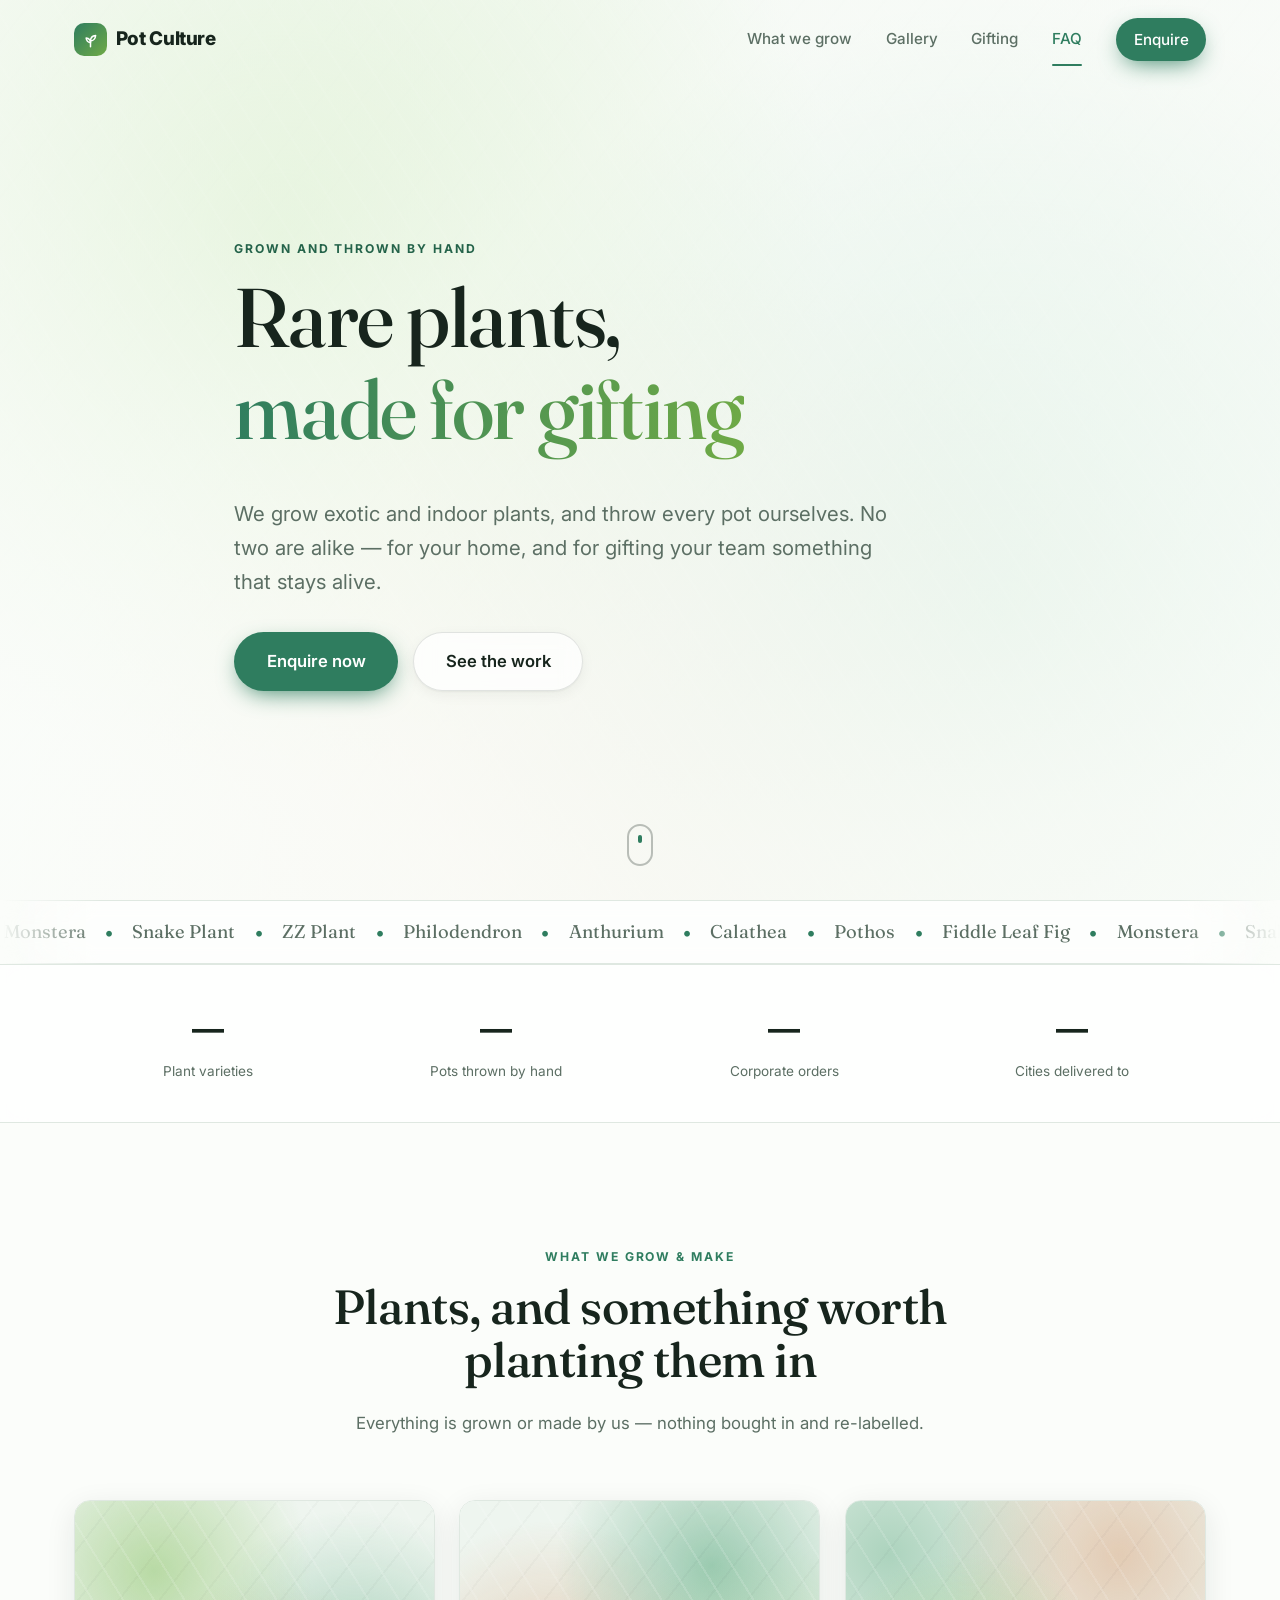
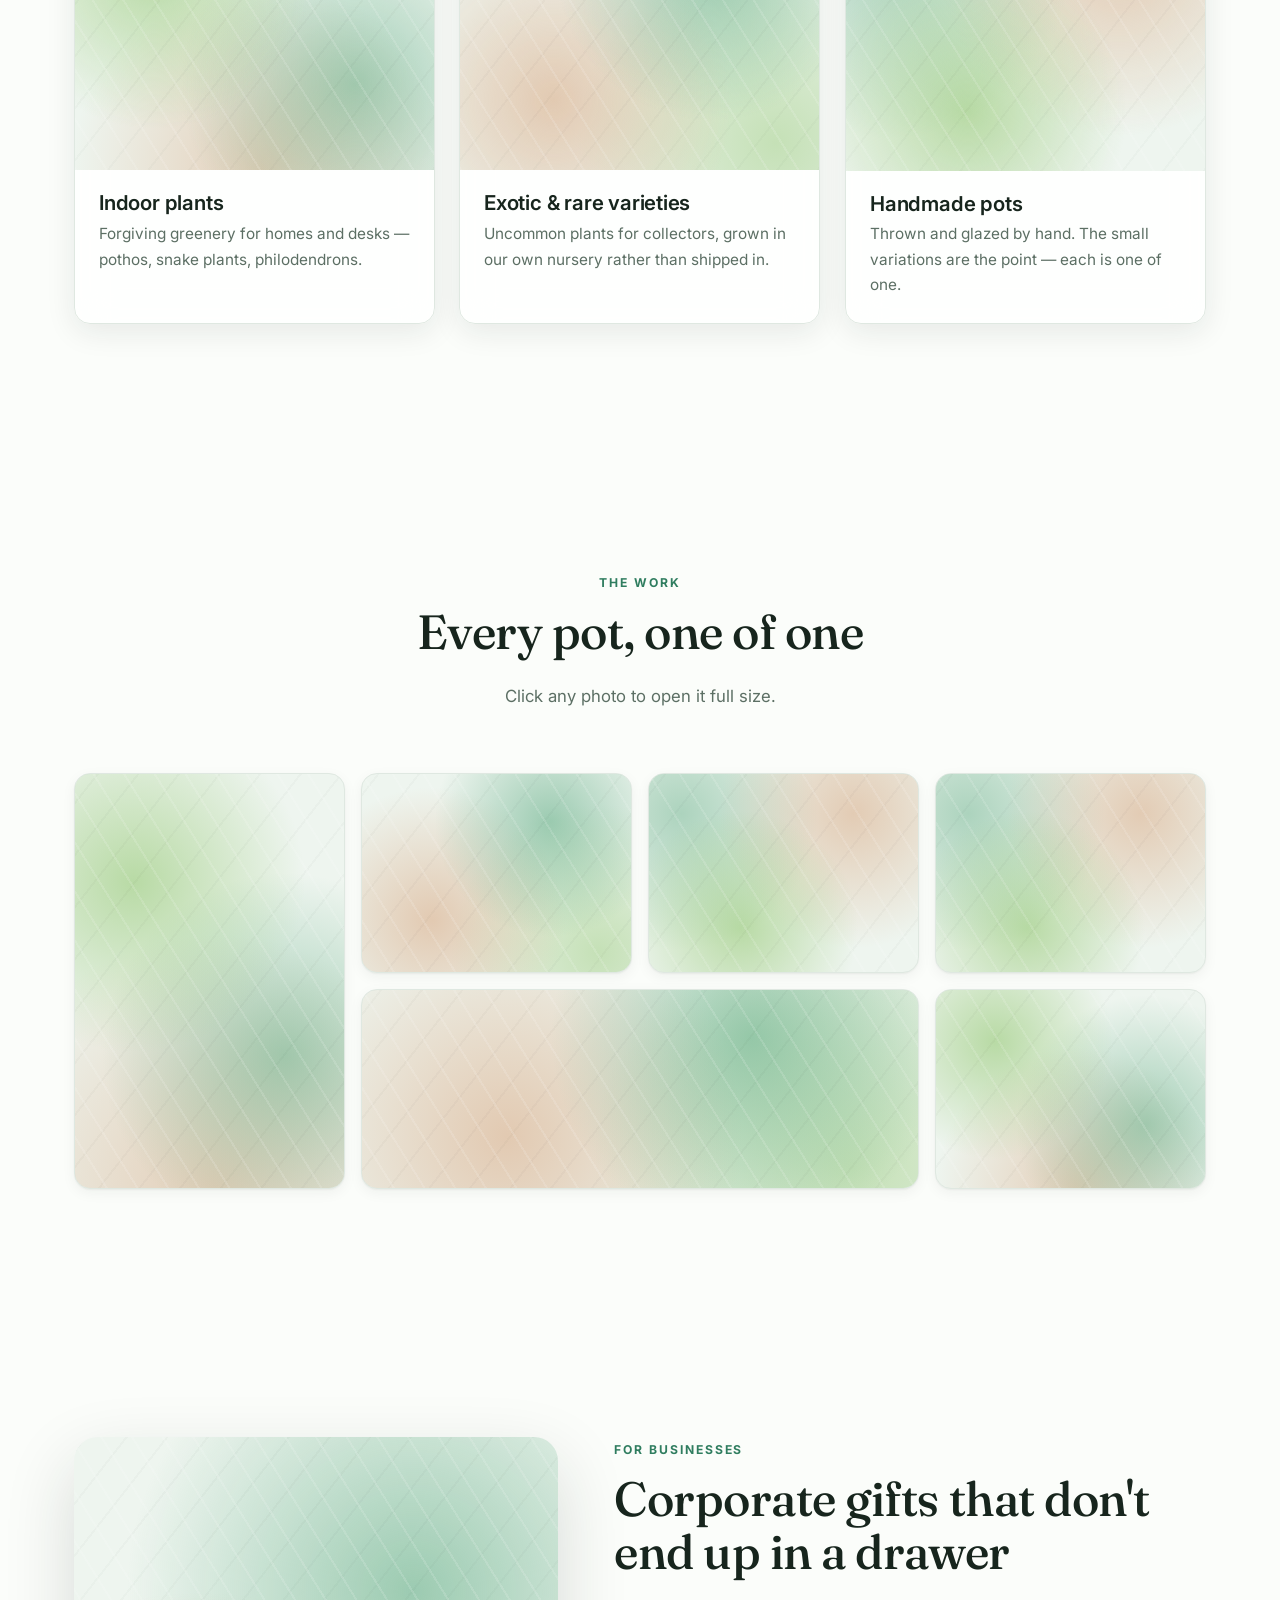
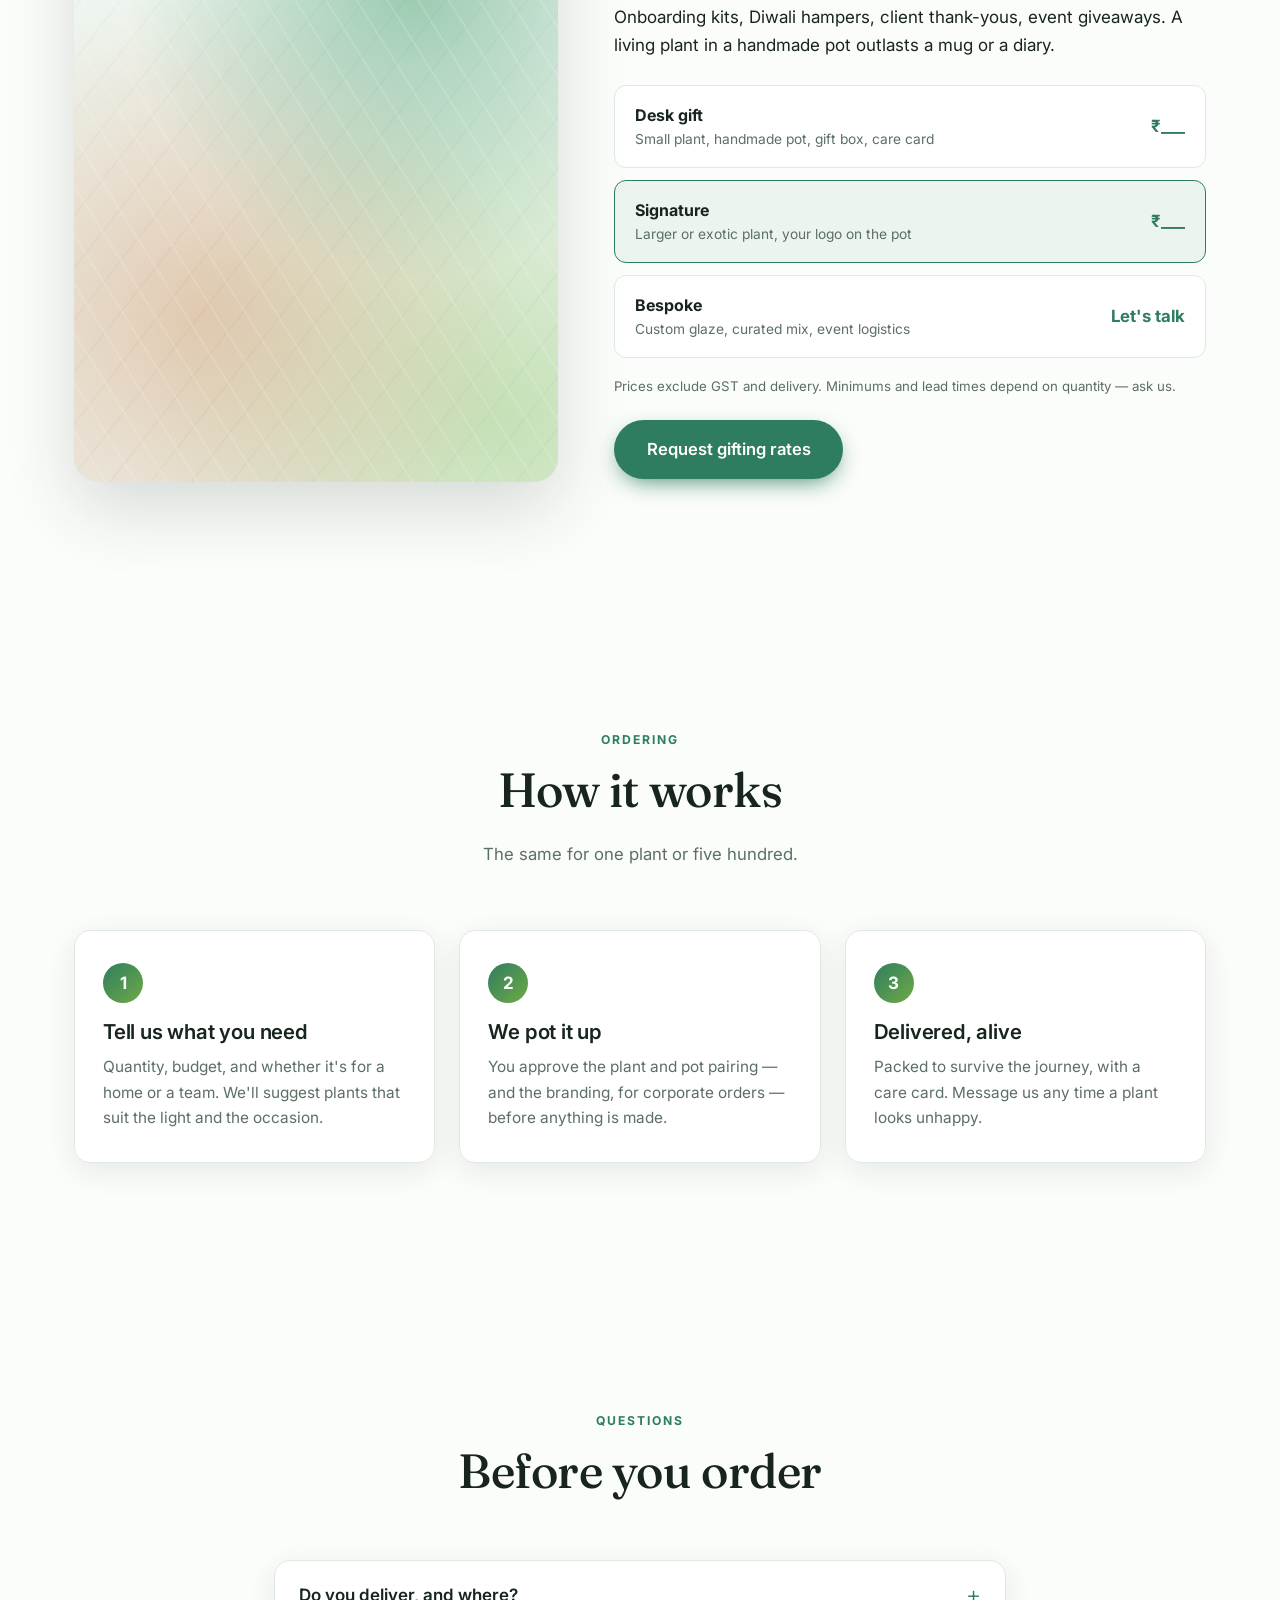
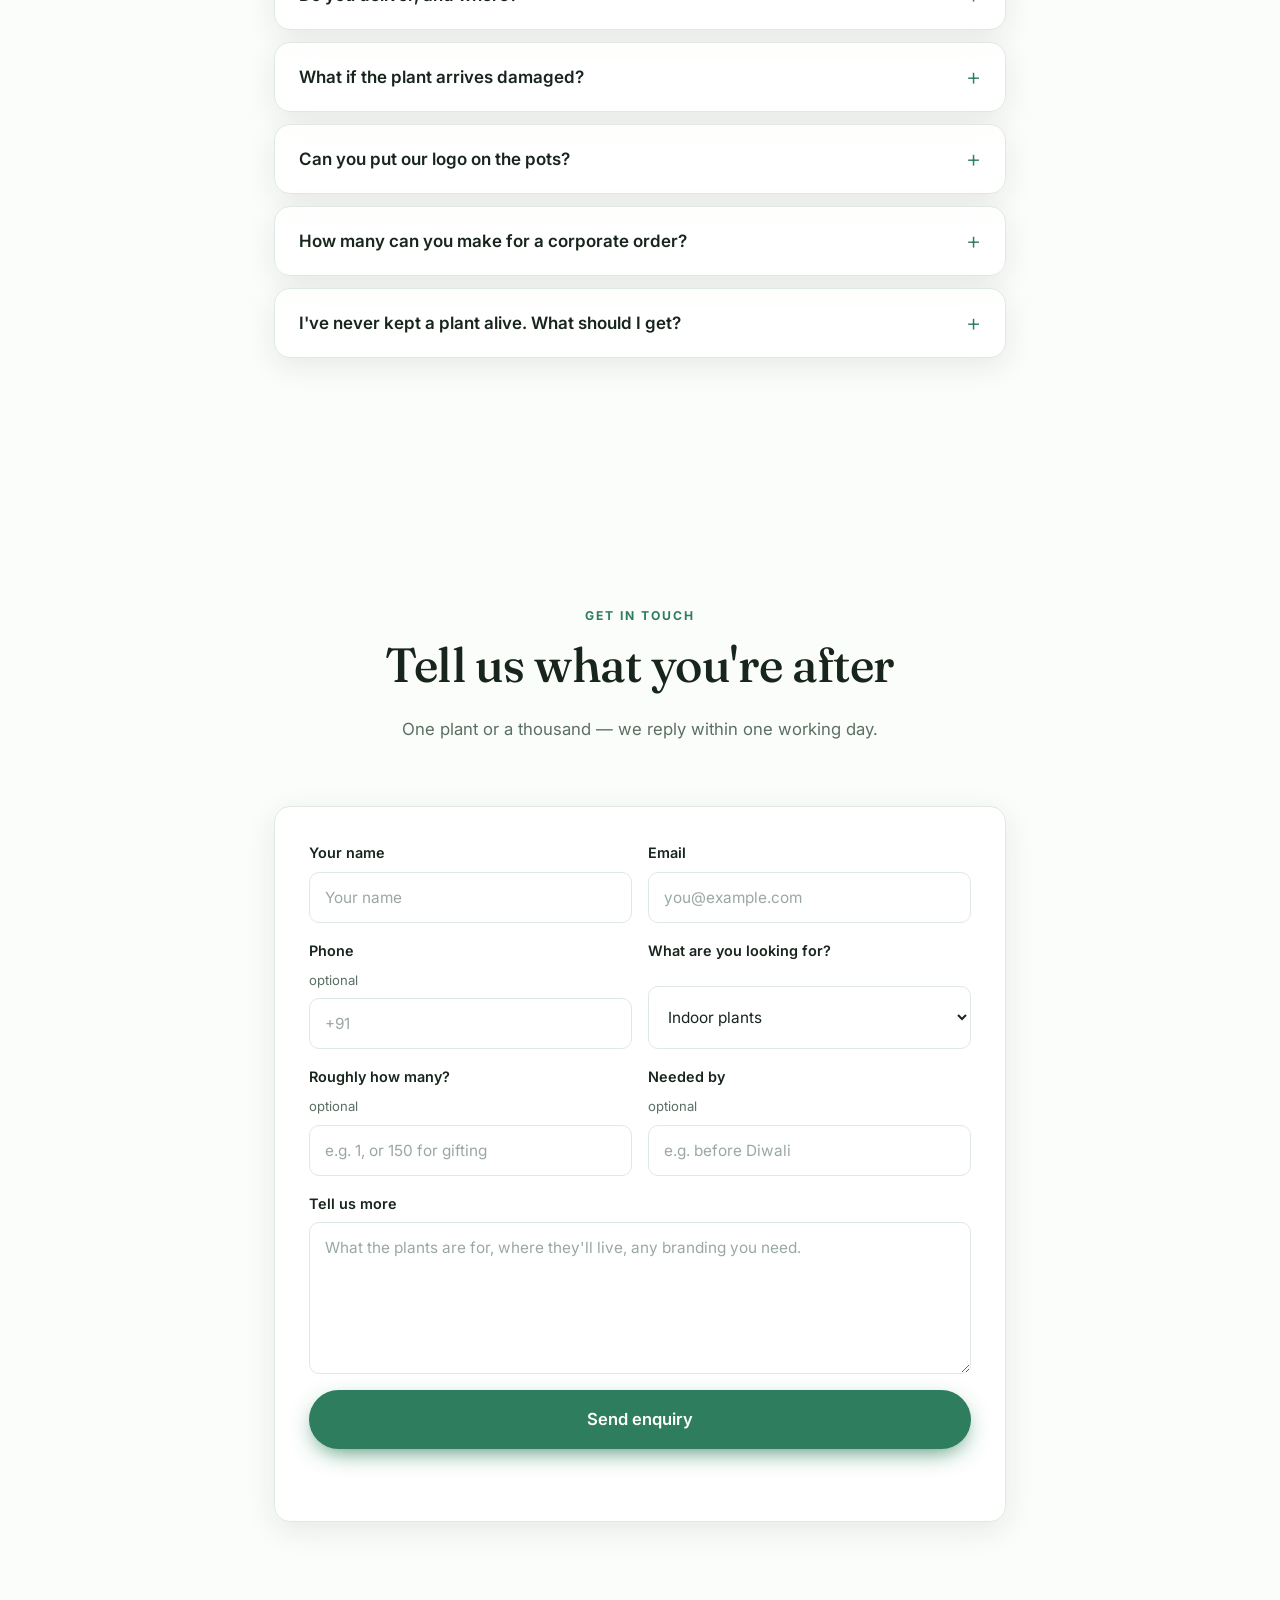
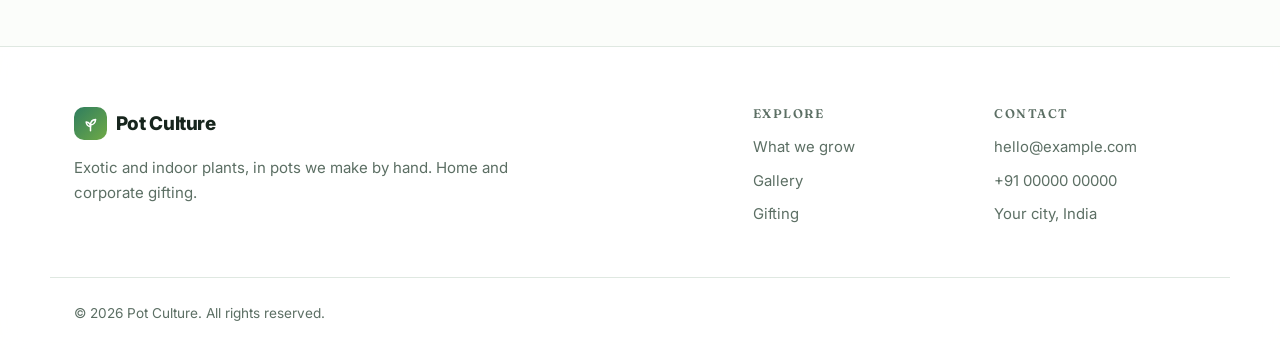
==== index.html @ 3d75dd33 "Update hero headline to combine exotic plants and gifting "Rare plants in pots made by hand" -> "Rar" ====
<!DOCTYPE html>
<html lang="en">
<head>
<meta charset="utf-8">
<meta name="viewport" content="width=device-width, initial-scale=1">

<!-- EDIT #1 — SEO. Add your city if you deliver locally. -->
<title>Pot Culture — Handmade pots, exotic plants &amp; corporate gifting</title>
<meta name="description" content="Pot Culture grows exotic and indoor plants and throws every pot by hand. Plants for your home, and corporate gifting in bulk.">
<meta name="theme-color" content="#fbfdfa">

<meta property="og:title" content="Pot Culture — Handmade pots &amp; exotic plants">
<meta property="og:description" content="Exotic and indoor plants in pots made by hand. Corporate gifting in bulk.">
<meta property="og:type" content="website">
<!-- EDIT #2 — social preview image. Drop a 1200x630 photo at this path. -->
<meta property="og:image" content="assets/img/social.jpg">

<link rel="preconnect" href="https://fonts.googleapis.com">
<link rel="preconnect" href="https://fonts.gstatic.com" crossorigin>
<link rel="stylesheet" href="https://fonts.googleapis.com/css2?family=Fraunces:ital,opsz,wght@0,9..144,500;0,9..144,600;1,9..144,500&family=Inter:wght@400;500;600;700&display=swap">
<link rel="stylesheet" href="assets/css/style.css">
<link rel="icon" href="data:image/svg+xml,<svg xmlns='http://www.w3.org/2000/svg' viewBox='0 0 100 100'><text y='.9em' font-size='90'>🪴</text></svg>">
</head>
<body>

<div class="progress" id="progress" aria-hidden="true"></div>
<a class="skip-link" href="#main">Skip to content</a>

<!-- ============================================================
     THE LIVING BACKGROUND
     One fixed layer behind the whole page. As you scroll into each
     section — up or down — the background crossfades to that
     section's photo. Drop files at assets/img/bg-1.jpg … bg-5.jpg
     (see assets/img/README.md). Until then each layer renders as
     designed artwork, so nothing looks broken.
     ============================================================ -->
<div class="bg-stage" id="bgStage" aria-hidden="true">
  <div class="bg-layer ph ph-a on"><img data-photo src="assets/img/bg-1.jpg" alt=""></div>
  <div class="bg-layer ph ph-b"><img data-photo src="assets/img/bg-2.jpg" alt=""></div>
  <div class="bg-layer ph ph-c"><img data-photo src="assets/img/bg-3.jpg" alt=""></div>
  <div class="bg-layer ph ph-d"><img data-photo src="assets/img/bg-4.jpg" alt=""></div>
  <div class="bg-layer ph ph-e"><img data-photo src="assets/img/bg-5.jpg" alt=""></div>
  <div class="bg-scrim"></div>
</div>

<!-- ================= HEADER ================= -->
<header class="site-header" id="header">
  <div class="wrap header-inner">
    <a class="brand" href="#home">
      <span class="brand-mark" aria-hidden="true">
        <svg viewBox="0 0 24 24" fill="none" stroke="currentColor" stroke-width="1.9" stroke-linecap="round" stroke-linejoin="round">
          <path d="M12 21v-7"/><path d="M12 14c0-4 2.6-6.6 6.5-7-.4 4-3 6.6-6.5 7Z"/>
          <path d="M12 16c0-3.3-2.2-5.5-5.5-5.9.4 3.4 2.6 5.6 5.5 5.9Z"/>
        </svg>
      </span>
      <span class="brand-name">Pot Culture</span>
    </a>

    <nav class="nav" id="nav" aria-label="Main">
      <span class="nav-indicator" id="navIndicator" aria-hidden="true"></span>
      <a href="#shop">What we grow</a>
      <a href="#gallery">Gallery</a>
      <a href="#gifting">Gifting</a>
      <a href="#faq">FAQ</a>
      <a class="btn btn-primary btn-sm nav-cta" href="#contact">Enquire</a>
    </nav>

    <button class="burger" id="burger" aria-label="Open menu" aria-expanded="false" aria-controls="nav">
      <span></span><span></span><span></span>
    </button>
  </div>
</header>

<main id="main">

  <!-- ================= CINEMATIC HERO =================
       Three photos crossfade with a slow drift. Drop files at
       assets/img/hero-1.jpg, hero-2.jpg, hero-3.jpg — see
       assets/img/README.md for sizes. Until then you get artwork.
       ================================================== -->
  <section class="hero" id="home" data-bg="0">
    <div class="wrap hero-inner">
      <p class="eyebrow light">Grown and thrown by hand</p>
      <!-- EDIT #3 — your headline -->
      <h1>Rare plants,<br><span class="grad">made for gifting</span></h1>
      <p class="lede">
        We grow exotic and indoor plants, and throw every pot ourselves.
        No two are alike — for your home, and for gifting your team
        something that stays alive.
      </p>
      <div class="hero-actions">
        <a class="btn btn-primary btn-lg" href="#contact">Enquire now</a>
        <a class="btn btn-glass btn-lg" href="#gallery">See the work</a>
      </div>
    </div>

    <a class="scroll-cue" href="#shop" aria-label="Scroll down"><span></span></a>
  </section>

  <!-- ================= MARQUEE ================= -->
  <!-- EDIT #4 — swap these for the varieties you actually stock. Duplicated
       once in the markup so the scroll loop has no visible seam. -->
  <div class="marquee" aria-hidden="true">
    <div class="marquee-track">
      <span>Monstera</span><span class="dot">•</span>
      <span>Snake Plant</span><span class="dot">•</span>
      <span>ZZ Plant</span><span class="dot">•</span>
      <span>Philodendron</span><span class="dot">•</span>
      <span>Anthurium</span><span class="dot">•</span>
      <span>Calathea</span><span class="dot">•</span>
      <span>Pothos</span><span class="dot">•</span>
      <span>Fiddle Leaf Fig</span><span class="dot">•</span>
      <span>Monstera</span><span class="dot">•</span>
      <span>Snake Plant</span><span class="dot">•</span>
      <span>ZZ Plant</span><span class="dot">•</span>
      <span>Philodendron</span><span class="dot">•</span>
      <span>Anthurium</span><span class="dot">•</span>
      <span>Calathea</span><span class="dot">•</span>
      <span>Pothos</span><span class="dot">•</span>
      <span>Fiddle Leaf Fig</span><span class="dot">•</span>
    </div>
  </div>

  <!-- ================= STATS ================= -->
  <section class="strip" data-bg="1">
    <div class="wrap strip-inner">
      <!-- EDIT #4 — put a number in data-count and it counts up on scroll.
           Leave the "—" and delete data-count if you'd rather not say. -->
      <div class="stat"><b>—</b><span>Plant varieties</span></div>
      <div class="stat"><b>—</b><span>Pots thrown by hand</span></div>
      <div class="stat"><b>—</b><span>Corporate orders</span></div>
      <div class="stat"><b>—</b><span>Cities delivered to</span></div>
    </div>
  </section>

  <!-- ================= WHAT WE GROW ================= -->
  <section class="section" id="shop" data-bg="1">
    <div class="wrap">
      <div class="section-head reveal">
        <p class="eyebrow">What we grow &amp; make</p>
        <h2>Plants, and something worth planting them in</h2>
        <p class="sub">Everything is grown or made by us — nothing bought in and re-labelled.</p>
      </div>

      <!-- EDIT #5 — the three things you most want to sell. Photos go at
           assets/img/grow-1.jpg, grow-2.jpg, grow-3.jpg -->
      <div class="grid grid-3 editorial">
        <article class="feature reveal">
          <div class="ph ph-a frame"><img data-photo src="assets/img/grow-1.jpg" alt="Indoor plants in handmade pots"></div>
          <h3>Indoor plants</h3>
          <p>Forgiving greenery for homes and desks — pothos, snake plants, philodendrons.</p>
        </article>
        <article class="feature reveal">
          <div class="ph ph-b frame"><img data-photo src="assets/img/grow-2.jpg" alt="Exotic and rare plant varieties"></div>
          <h3>Exotic &amp; rare varieties</h3>
          <p>Uncommon plants for collectors, grown in our own nursery rather than shipped in.</p>
        </article>
        <article class="feature reveal">
          <div class="ph ph-c frame"><img data-photo src="assets/img/grow-3.jpg" alt="Handmade ceramic pots"></div>
          <h3>Handmade pots</h3>
          <p>Thrown and glazed by hand. The small variations are the point — each is one of one.</p>
        </article>
      </div>
    </div>
  </section>

  <!-- ================= GALLERY ================= -->
  <section class="section" id="gallery" data-bg="2">
    <div class="wrap">
      <div class="section-head reveal">
        <p class="eyebrow">The work</p>
        <h2>Every pot, one of one</h2>
        <p class="sub">Click any photo to open it full size.</p>
      </div>

      <!-- EDIT #6 — your gallery. Photos at assets/img/shot-1.jpg … shot-6.jpg
           Write a real caption for each — captions show in the lightbox. -->
      <div class="gallery">
        <figure class="shot ph ph-a tall reveal" tabindex="0" role="button" aria-label="Open photo">
          <img data-photo src="assets/img/shot-1.jpg" alt="A handmade pot, freshly glazed">
          <figcaption>Speckled stoneware, matte glaze</figcaption>
        </figure>
        <figure class="shot ph ph-b reveal" tabindex="0" role="button" aria-label="Open photo">
          <img data-photo src="assets/img/shot-2.jpg" alt="Exotic plant close up">
          <figcaption>Variegated monstera</figcaption>
        </figure>
        <figure class="shot ph ph-c reveal" tabindex="0" role="button" aria-label="Open photo">
          <img data-photo src="assets/img/shot-3.jpg" alt="Pots drying on the shelf">
          <figcaption>Drying before the first firing</figcaption>
        </figure>
        <figure class="shot ph ph-b wide reveal" tabindex="0" role="button" aria-label="Open photo">
          <img data-photo src="assets/img/shot-4.jpg" alt="A corporate gifting set">
          <figcaption>Gifting set, branded tags</figcaption>
        </figure>
        <figure class="shot ph ph-c reveal" tabindex="0" role="button" aria-label="Open photo">
          <img data-photo src="assets/img/shot-5.jpg" alt="Plants on a windowsill">
          <figcaption>Morning light, west window</figcaption>
        </figure>
        <figure class="shot ph ph-a reveal" tabindex="0" role="button" aria-label="Open photo">
          <img data-photo src="assets/img/shot-6.jpg" alt="Hands shaping a pot on the wheel">
          <figcaption>On the wheel</figcaption>
        </figure>
      </div>
    </div>
  </section>

  <!-- ================= GIFTING (parallax split) ================= -->
  <section class="section split" id="gifting" data-bg="3">
    <div class="wrap split-inner">
      <div class="split-media reveal">
        <div class="ph ph-b frame tall-media">
          <img data-photo data-parallax="34" src="assets/img/gifting.jpg" alt="Branded plant gifts packed for a corporate order">
        </div>
      </div>
      <div class="split-copy reveal">
        <p class="eyebrow">For businesses</p>
        <h2>Corporate gifts that don't end up in a drawer</h2>
        <p class="sub">
          Onboarding kits, Diwali hampers, client thank-yous, event giveaways.
          A living plant in a handmade pot outlasts a mug or a diary.
        </p>

        <!-- EDIT #7 — YOUR PRICES. These read ₹___ on purpose: a blank is
             honest, an invented price is not. Fill them in, or delete the
             .tier-price lines so people simply enquire. -->
        <ul class="tiers">
          <li>
            <div><b>Desk gift</b><span>Small plant, handmade pot, gift box, care card</span></div>
            <em class="tier-price">₹___</em>
          </li>
          <li class="best">
            <div><b>Signature</b><span>Larger or exotic plant, your logo on the pot</span></div>
            <em class="tier-price">₹___</em>
          </li>
          <li>
            <div><b>Bespoke</b><span>Custom glaze, curated mix, event logistics</span></div>
            <em class="tier-price">Let's talk</em>
          </li>
        </ul>
        <p class="fineprint">
          <!-- EDIT #8 — your real terms -->
          Prices exclude GST and delivery. Minimums and lead times depend on quantity — ask us.
        </p>
        <a class="btn btn-primary btn-lg" href="#contact">Request gifting rates</a>
      </div>
    </div>
  </section>

  <!-- ================= HOW IT WORKS ================= -->
  <section class="section" id="how" data-bg="3">
    <div class="wrap">
      <div class="section-head reveal">
        <p class="eyebrow">Ordering</p>
        <h2>How it works</h2>
        <p class="sub">The same for one plant or five hundred.</p>
      </div>
      <ol class="steps">
        <li class="step reveal">
          <span class="step-num">1</span>
          <h3>Tell us what you need</h3>
          <p>Quantity, budget, and whether it's for a home or a team. We'll suggest plants that suit the light and the occasion.</p>
        </li>
        <li class="step reveal">
          <span class="step-num">2</span>
          <h3>We pot it up</h3>
          <p>You approve the plant and pot pairing — and the branding, for corporate orders — before anything is made.</p>
        </li>
        <li class="step reveal">
          <span class="step-num">3</span>
          <h3>Delivered, alive</h3>
          <p>Packed to survive the journey, with a care card. Message us any time a plant looks unhappy.</p>
        </li>
      </ol>
    </div>
  </section>

  <!-- ================= FAQ ================= -->
  <section class="section" id="faq" data-bg="4">
    <div class="wrap wrap-narrow">
      <div class="section-head reveal">
        <p class="eyebrow">Questions</p>
        <h2>Before you order</h2>
      </div>
      <!-- EDIT #9 — answer these the way you'd answer on the phone. -->
      <div class="faq reveal">
        <details>
          <summary>Do you deliver, and where?</summary>
          <p>List the cities you deliver to and what it costs. If it's local delivery or pickup only, say so plainly — people would rather know now.</p>
        </details>
        <details>
          <summary>What if the plant arrives damaged?</summary>
          <p>State your real replacement policy. A clear promise here removes the main reason people hesitate to buy plants online.</p>
        </details>
        <details>
          <summary>Can you put our logo on the pots?</summary>
          <p>Yes — on the pot or the gift tag. Give your minimum quantity for branded pots and the lead time you need.</p>
        </details>
        <details>
          <summary>How many can you make for a corporate order?</summary>
          <p>Give a real range and lead time. Every gifting buyer asks this first, and a straight answer wins the enquiry.</p>
        </details>
        <details>
          <summary>I've never kept a plant alive. What should I get?</summary>
          <p>Name two or three genuinely hard-to-kill plants you stock. This is where you win customers who think they can't.</p>
        </details>
      </div>
    </div>
  </section>

  <!-- ================= CONTACT ================= -->
  <section class="section contact" id="contact" data-bg="4">
    <div class="wrap wrap-narrow">
      <div class="section-head reveal">
        <p class="eyebrow">Get in touch</p>
        <h2>Tell us what you're after</h2>
        <p class="sub">One plant or a thousand — we reply within one working day.</p>
      </div>

      <form class="form card reveal" id="leadForm" novalidate>
        <div class="row">
          <label>Your name<input type="text" name="name" required autocomplete="name" placeholder="Your name"></label>
          <label>Email<input type="email" name="email" required autocomplete="email" placeholder="you@example.com"></label>
        </div>
        <div class="row">
          <label>Phone <span class="opt">optional</span><input type="tel" name="phone" autocomplete="tel" placeholder="+91"></label>
          <label>What are you looking for?
            <select name="interest">
              <option>Indoor plants</option>
              <option>Exotic / rare plants</option>
              <option>Handmade pots</option>
              <option>Corporate gifting</option>
              <option>Custom order</option>
              <option>Something else</option>
            </select>
          </label>
        </div>
        <div class="row">
          <label>Roughly how many? <span class="opt">optional</span><input type="text" name="quantity" placeholder="e.g. 1, or 150 for gifting"></label>
          <label>Needed by <span class="opt">optional</span><input type="text" name="deadline" placeholder="e.g. before Diwali"></label>
        </div>
        <label>Tell us more
          <textarea name="message" rows="5" required placeholder="What the plants are for, where they'll live, any branding you need."></textarea>
        </label>
        <div class="hp" aria-hidden="true"><label>Leave this empty<input type="text" name="company" tabindex="-1" autocomplete="off"></label></div>
        <button class="btn btn-primary btn-lg btn-block" type="submit">
          <span class="btn-label">Send enquiry</span>
          <svg class="btn-check" viewBox="0 0 24 24" width="20" height="20" fill="none" stroke="currentColor" stroke-width="2.4" stroke-linecap="round" stroke-linejoin="round" aria-hidden="true">
            <path d="M4 12.5 9.5 18 20 6"/>
          </svg>
        </button>
        <p class="form-note" id="formNote" role="status"></p>
      </form>
    </div>
  </section>
</main>

<!-- Sticky mobile enquiry bar — appears once you've scrolled past the hero,
     hides once the real contact form is on screen. Gives phone visitors a
     one-thumb way to reach the form at all times. -->
<a class="mobile-cta" id="mobileCta" href="#contact">Enquire now</a>

<!-- A small label that follows the cursor over the gallery. Desktop only —
     hidden automatically on touch devices. -->
<div class="cursor-chip" id="cursorChip" aria-hidden="true">View</div>

<!-- ================= LIGHTBOX ================= -->
<div class="lightbox" id="lightbox" aria-hidden="true" role="dialog" aria-modal="true" aria-label="Photo viewer">
  <button class="lb-btn lb-close" id="lightboxClose" aria-label="Close">&times;</button>
  <button class="lb-btn lb-prev" id="lightboxPrev" aria-label="Previous photo">&#8249;</button>
  <button class="lb-btn lb-next" id="lightboxNext" aria-label="Next photo">&#8250;</button>
  <figure class="lb-figure">
    <img id="lightboxImg" alt="" hidden>
    <figcaption>
      <span id="lightboxCap"></span>
      <span class="lb-count" id="lightboxCount"></span>
    </figcaption>
  </figure>
</div>

<!-- ================= FOOTER ================= -->
<footer class="site-footer">
  <div class="wrap footer-inner">
    <div class="footer-brand">
      <a class="brand" href="#home">
        <span class="brand-mark" aria-hidden="true">
          <svg viewBox="0 0 24 24" fill="none" stroke="currentColor" stroke-width="1.9" stroke-linecap="round" stroke-linejoin="round">
            <path d="M12 21v-7"/><path d="M12 14c0-4 2.6-6.6 6.5-7-.4 4-3 6.6-6.5 7Z"/>
            <path d="M12 16c0-3.3-2.2-5.5-5.5-5.9.4 3.4 2.6 5.6 5.5 5.9Z"/>
          </svg>
        </span>
        <span class="brand-name">Pot Culture</span>
      </a>
      <p>Exotic and indoor plants, in pots we make by hand. Home and corporate gifting.</p>
    </div>
    <nav class="footer-links" aria-label="Footer">
      <div>
        <h4>Explore</h4>
        <a href="#shop">What we grow</a>
        <a href="#gallery">Gallery</a>
        <a href="#gifting">Gifting</a>
      </div>
      <div>
        <h4>Contact</h4>
        <!-- EDIT #10 — your real email, phone and city. These reach nobody. -->
        <a href="mailto:hello@example.com">hello@example.com</a>
        <a href="tel:+910000000000">+91 00000 00000</a>
        <span>Your city, India</span>
      </div>
    </nav>
  </div>
  <div class="wrap footer-bottom"><p>&copy; <span id="year"></span> Pot Culture. All rights reserved.</p></div>
</footer>

<script src="assets/js/main.js"></script>
</body>
</html>
---- assets/css/style.css ----
/* ============================================================
   EDIT — YOUR COLOURS. Change these and the whole site re-skins.
   ============================================================ */
:root{
  --brand:      #2f7d5f;   /* main green: buttons, links       */
  --brand-dark: #24634a;
  --accent:     #6faa46;   /* leaf green for gradients         */
  --clay:       #c07a4e;   /* terracotta accents               */

  --ink:      #17251d;     /* main text                        */
  --ink-soft: #5c6f64;
  --line:     #dfe8e1;
  --bg:       #fbfdfa;     /* base behind the photos           */
  --panel:    rgba(255,255,255,.78);
  --panel-solid:#ffffff;

  --radius: 16px;
  --radius-lg: 24px;
  --shadow-sm: 0 1px 2px rgba(23,37,29,.05), 0 4px 14px rgba(23,37,29,.05);
  --shadow-md: 0 8px 30px rgba(23,37,29,.09);
  --shadow-lg: 0 26px 70px rgba(23,37,29,.16);
  --maxw: 1180px;
  --font: "Inter", -apple-system, BlinkMacSystemFont, "Segoe UI", Roboto, "Helvetica Neue", Arial, sans-serif;
  --font-display: "Fraunces", Georgia, "Times New Roman", serif;

  --bg-fade: 1100ms;       /* how long the background crossfade takes */
}

/* ---------- base ---------- */
*,*::before,*::after{box-sizing:border-box}
html{scroll-behavior:smooth;scroll-padding-top:84px;-webkit-text-size-adjust:100%}
body{
  margin:0;font-family:var(--font);color:var(--ink);background:var(--bg);
  font-size:17px;line-height:1.65;-webkit-font-smoothing:antialiased;
  overflow-x:hidden;opacity:0;transition:opacity .5s ease;
}
body.ready{opacity:1}
img{max-width:100%;display:block}
h1,h2,h3,h4{font-family:var(--font-display);line-height:1.1;letter-spacing:-.01em;margin:0 0 .5em;font-weight:600}
h1{font-size:clamp(2.7rem,6.6vw,5.2rem);font-weight:500;letter-spacing:-.015em}
h2{font-size:clamp(1.95rem,3.9vw,3rem);font-weight:500}
h3{font-size:1.28rem;font-family:var(--font)}
p{margin:0 0 1rem}
a{color:var(--brand);text-decoration:none}
a:hover{text-decoration:underline}
ul,ol{margin:0;padding:0;list-style:none}

.wrap{width:100%;max-width:var(--maxw);margin-inline:auto;padding-inline:24px}
.wrap-narrow{max-width:780px}
.skip-link{position:absolute;left:-9999px;top:0;background:var(--brand);color:#fff;padding:10px 16px;z-index:300;border-radius:0 0 8px 0;font-weight:600}
.skip-link:focus{left:0}
:focus-visible{outline:3px solid var(--brand);outline-offset:3px;border-radius:6px}

.eyebrow{font-size:.76rem;font-weight:700;letter-spacing:.16em;text-transform:uppercase;color:var(--brand);margin:0 0 .85rem}
.eyebrow.light{color:var(--brand-dark)}
.grad{background:linear-gradient(100deg,var(--brand),var(--accent));-webkit-background-clip:text;background-clip:text;color:transparent}

/* ============================================================
   THE LIVING BACKGROUND
   Fixed behind everything. Layers crossfade as sections change.
   ============================================================ */
.bg-stage{position:fixed;inset:0;z-index:-2;overflow:hidden;background:var(--bg)}
/* .bg-layer also carries .ph, whose `position:relative` is declared later
   and would otherwise win and collapse these to zero height. */
.bg-stage .bg-layer{position:absolute;inset:0}
.bg-layer{
  position:absolute;inset:0;opacity:0;
  transition:opacity var(--bg-fade) cubic-bezier(.4,0,.2,1),
             transform 2400ms cubic-bezier(.2,0,.2,1);
  transform:scale(1.08);
}
.bg-layer.on{opacity:1;transform:scale(1)}
.bg-layer img{width:100%;height:100%;object-fit:cover;opacity:0;transition:opacity .8s ease}
.bg-layer img.loaded{opacity:1}
/* Full-bleed artwork needs more presence than a small card's does. Once a
   real photo loads it covers this, so it only affects the no-photo state. */
.bg-layer.ph::before{filter:saturate(1.35);opacity:1}
.bg-layer.ph::after{opacity:.22}
.bg-layer.no-photo::before{animation:drift 26s ease-in-out infinite alternate}
@keyframes drift{from{transform:scale(1) translate3d(0,0,0)}to{transform:scale(1.14) translate3d(-2%,-1.5%,0)}}

/* A light veil so dark text stays readable over any photo you drop in.
   If your photos are pale you can lower these numbers; if they're busy
   or dark, raise them. */
.bg-scrim{
  position:absolute;inset:0;
  background:
    radial-gradient(125% 95% at 50% 0%, rgba(251,253,250,.42), rgba(251,253,250,.66) 62%, rgba(251,253,250,.80)),
    linear-gradient(180deg, rgba(251,253,250,.38), rgba(251,253,250,.58));
}

/* ---------- designed artwork, shown until a real photo exists ---------- */
.ph{position:relative;overflow:hidden;background:#eef5ef}
.ph::before{
  content:"";position:absolute;inset:0;
  background-image:
    radial-gradient(circle at 22% 26%, rgba(140,196,104,.55), transparent 46%),
    radial-gradient(circle at 78% 68%, rgba(88,168,126,.50), transparent 52%),
    radial-gradient(circle at 52% 100%, rgba(214,158,116,.45), transparent 58%);
}
.ph::after{
  content:"";position:absolute;inset:0;opacity:.45;
  background-image:
    repeating-linear-gradient(58deg, rgba(255,255,255,.30) 0 2px, transparent 2px 26px),
    repeating-linear-gradient(-52deg, rgba(23,37,29,.05) 0 2px, transparent 2px 32px);
}
.ph-b::before{background-image:
  radial-gradient(circle at 70% 24%, rgba(88,168,126,.55), transparent 48%),
  radial-gradient(circle at 26% 74%, rgba(214,158,116,.50), transparent 54%),
  radial-gradient(circle at 88% 90%, rgba(140,196,104,.42), transparent 50%)}
.ph-c::before{background-image:
  radial-gradient(circle at 34% 78%, rgba(140,196,104,.55), transparent 50%),
  radial-gradient(circle at 76% 20%, rgba(214,158,116,.48), transparent 52%),
  radial-gradient(circle at 12% 20%, rgba(88,168,126,.44), transparent 48%)}
.ph-d::before{background-image:
  radial-gradient(circle at 50% 40%, rgba(88,168,126,.52), transparent 54%),
  radial-gradient(circle at 12% 88%, rgba(140,196,104,.46), transparent 50%),
  radial-gradient(circle at 90% 12%, rgba(214,158,116,.42), transparent 46%)}
.ph-e::before{background-image:
  radial-gradient(circle at 82% 46%, rgba(140,196,104,.50), transparent 50%),
  radial-gradient(circle at 20% 34%, rgba(88,168,126,.54), transparent 52%),
  radial-gradient(circle at 56% 92%, rgba(214,158,116,.44), transparent 54%)}
.ph img{position:relative;z-index:1}

/* ---------- scroll progress ---------- */
.progress{
  position:fixed;top:0;left:0;right:0;height:3px;z-index:200;transform-origin:0 50%;transform:scaleX(0);
  background:linear-gradient(90deg,var(--accent),var(--brand));
}

/* ---------- buttons ---------- */
.btn{
  display:inline-flex;align-items:center;justify-content:center;gap:.5em;
  padding:.78em 1.5em;border-radius:999px;border:1.5px solid transparent;
  font:inherit;font-weight:600;font-size:.97rem;cursor:pointer;text-decoration:none;
  transition:transform .16s ease, box-shadow .22s ease, background .22s ease, border-color .22s ease;
  white-space:nowrap;
}
.btn:hover{text-decoration:none;transform:translateY(-2px)}
.btn:active{transform:translateY(0)}
.btn-primary{background:var(--brand);color:#fff;box-shadow:0 8px 24px -8px var(--brand)}
.btn-primary:hover{background:var(--brand-dark);box-shadow:0 14px 32px -10px var(--brand)}
.btn-ghost{background:transparent;color:var(--ink);border-color:var(--line)}
.btn-ghost:hover{border-color:var(--brand);color:var(--brand)}
.btn-glass{background:rgba(255,255,255,.72);color:var(--ink);border-color:rgba(23,37,29,.12);backdrop-filter:blur(10px);box-shadow:var(--shadow-sm)}
.btn-glass:hover{background:#fff;color:var(--brand);border-color:var(--brand)}
.btn-sm{padding:.52em 1.1em;font-size:.88rem}
.btn-lg{padding:.9em 1.9em;font-size:1.04rem}
.btn-block{display:flex;width:100%}

/* ---------- header ---------- */
.site-header{position:fixed;top:0;left:0;right:0;z-index:100;transition:background .35s, border-color .35s, box-shadow .35s}
.site-header.scrolled{background:rgba(255,255,255,.86);backdrop-filter:saturate(170%) blur(16px);border-bottom:1px solid var(--line);box-shadow:var(--shadow-sm)}
.header-inner{display:flex;align-items:center;justify-content:space-between;height:78px;gap:20px}
.brand{display:inline-flex;align-items:center;gap:.55rem;color:var(--ink);font-weight:800;letter-spacing:-.02em;font-size:1.18rem}
.brand:hover{text-decoration:none}
.brand-mark{display:grid;place-items:center;width:33px;height:33px;border-radius:10px;background:linear-gradient(135deg,var(--brand),var(--accent));color:#fff}
.brand-mark svg{width:19px;height:19px}
.nav{display:flex;align-items:center;gap:2.1rem}
.nav a{color:var(--ink-soft);font-weight:500;font-size:.95rem}
.nav a:hover{color:var(--ink);text-decoration:none}
.nav a.active{color:var(--brand)}
.nav a.nav-cta{color:#fff}
.nav a.nav-cta:hover{color:#fff}

.burger{display:none;flex-direction:column;gap:5px;background:none;border:0;cursor:pointer;padding:10px}
.burger span{width:24px;height:2px;background:var(--ink);border-radius:2px;transition:.25s}
.burger[aria-expanded="true"] span:nth-child(1){transform:translateY(7px) rotate(45deg)}
.burger[aria-expanded="true"] span:nth-child(2){opacity:0}
.burger[aria-expanded="true"] span:nth-child(3){transform:translateY(-7px) rotate(-45deg)}

/* ---------- hero ---------- */
.hero{position:relative;min-height:100svh;display:flex;align-items:center;padding:120px 0 90px}
.hero-inner{position:relative;z-index:2;max-width:860px}
.lede{font-size:clamp(1.08rem,1.7vw,1.28rem);color:var(--ink-soft);max-width:32em;margin-bottom:2.1rem}
.hero-actions{display:flex;flex-wrap:wrap;gap:.9rem}
.scroll-cue{
  position:absolute;left:50%;bottom:34px;transform:translateX(-50%);
  width:26px;height:42px;border:2px solid rgba(23,37,29,.28);border-radius:14px;z-index:2;
}
.scroll-cue span{
  position:absolute;left:50%;top:9px;width:4px;height:8px;margin-left:-2px;border-radius:2px;
  background:var(--brand);animation:cue 1.8s ease-in-out infinite;
}
@keyframes cue{0%{opacity:0;transform:translateY(0)}30%{opacity:1}100%{opacity:0;transform:translateY(14px)}}

/* ---------- sections sit in glass over the background ---------- */
.section{position:relative;z-index:1;padding:clamp(72px,10vw,124px) 0}
.section-head{max-width:660px;margin:0 auto clamp(40px,5vw,62px);text-align:center}
.section-head .sub{color:var(--ink-soft);font-size:1.05rem;margin:0}

.strip{position:relative;z-index:1;border-block:1px solid var(--line);background:rgba(255,255,255,.72);backdrop-filter:blur(12px)}
.strip-inner{display:grid;grid-template-columns:repeat(4,1fr);gap:20px;padding-block:38px;text-align:center}
.stat b{display:block;font-size:2rem;letter-spacing:-.03em;color:var(--ink)}
.stat span{font-size:.85rem;color:var(--ink-soft)}

.grid{display:grid;gap:24px}
.grid-3{grid-template-columns:repeat(3,1fr)}

.card,.feature,.step,.faq details,.form{
  background:var(--panel);border:1px solid var(--line);border-radius:var(--radius);
  backdrop-filter:blur(18px) saturate(150%);box-shadow:var(--shadow-md);
}
.card{padding:28px}
.card p,.feature p,.step p{color:var(--ink-soft);font-size:.96rem;margin:0}

/* ---------- editorial feature cards ---------- */
.feature{overflow:hidden;transition:transform .3s cubic-bezier(.2,0,.2,1), box-shadow .3s}
.feature:hover{transform:translateY(-6px);box-shadow:var(--shadow-lg)}
.frame{aspect-ratio:4/3;border-radius:0}
.frame img{width:100%;height:100%;object-fit:cover;transition:transform .7s cubic-bezier(.2,0,.2,1);opacity:0}
.frame img.loaded{opacity:1}
.feature:hover .frame img{transform:scale(1.06)}
.feature h3{margin:22px 24px .4rem}
.feature p{margin:0 24px 26px}

/* ---------- gallery ---------- */
.gallery{display:grid;grid-template-columns:repeat(4,1fr);gap:16px;grid-auto-rows:200px;grid-auto-flow:dense}
.shot{
  position:relative;margin:0;border-radius:var(--radius);overflow:hidden;cursor:pointer;
  border:1px solid var(--line);box-shadow:var(--shadow-sm);
  transition:transform .3s cubic-bezier(.2,0,.2,1), box-shadow .3s;
}
.shot.tall{grid-row:span 2}
.shot.wide{grid-column:span 2}
.shot img{width:100%;height:100%;object-fit:cover;transition:transform .8s cubic-bezier(.2,0,.2,1);opacity:0}
.shot img.loaded{opacity:1}
.shot:hover{transform:translateY(-4px);box-shadow:var(--shadow-lg)}
.shot:hover img{transform:scale(1.07)}
.shot figcaption{
  position:absolute;inset:auto 0 0 0;z-index:2;padding:34px 16px 14px;
  font-size:.86rem;color:#fff;
  background:linear-gradient(transparent,rgba(12,26,18,.82));
  opacity:0;transform:translateY(8px);transition:.3s;
}
.shot:hover figcaption,.shot:focus-visible figcaption{opacity:1;transform:none}

/* ---------- split / gifting ---------- */
.split-inner{display:grid;grid-template-columns:.9fr 1.1fr;gap:56px;align-items:center}
.tall-media{aspect-ratio:3/4;border-radius:var(--radius-lg);box-shadow:var(--shadow-lg)}
.tall-media img{width:100%;height:115%;object-fit:cover;transform:translateY(var(--shift,0));opacity:0}
.tall-media img.loaded{opacity:1}
.tiers{display:grid;gap:12px;margin:26px 0 18px}
.tiers li{
  display:flex;align-items:center;justify-content:space-between;gap:18px;
  padding:16px 20px;border:1px solid var(--line);border-radius:12px;background:rgba(255,255,255,.72);
}
.tiers li.best{border-color:var(--brand);background:rgba(47,125,95,.07)}
.tiers b{display:block;font-size:1rem}
.tiers span{display:block;font-size:.86rem;color:var(--ink-soft)}
.tiers em{font-style:normal;font-weight:700;font-size:1.05rem;white-space:nowrap;color:var(--brand)}
.fineprint{font-size:.83rem;color:var(--ink-soft);margin:0 0 22px}

/* ---------- steps ---------- */
.steps{display:grid;grid-template-columns:repeat(3,1fr);gap:24px}
.step{padding:32px 28px}
.step-num{display:grid;place-items:center;width:40px;height:40px;border-radius:50%;margin-bottom:18px;background:linear-gradient(135deg,var(--brand),var(--accent));color:#fff;font-weight:700}

/* ---------- faq ---------- */
.faq{display:grid;gap:12px}
.faq details{overflow:hidden}
.faq summary{cursor:pointer;padding:20px 56px 20px 24px;font-weight:600;position:relative;list-style:none}
.faq summary::-webkit-details-marker{display:none}
.faq summary::after{content:"+";position:absolute;right:24px;top:50%;transform:translateY(-50%);font-size:1.5rem;font-weight:300;color:var(--brand);line-height:1;transition:transform .25s}
.faq details[open] summary::after{transform:translateY(-50%) rotate(45deg)}
.faq details p{padding:0 24px 22px;margin:0;color:var(--ink-soft);font-size:.96rem}

/* ---------- form ---------- */
.form{display:grid;gap:16px;padding:34px}
.form .row{display:grid;grid-template-columns:1fr 1fr;gap:16px}
.form label{display:grid;gap:.45rem;font-size:.9rem;font-weight:600}
.form .opt{font-weight:400;color:var(--ink-soft);font-size:.82rem}
.form input,.form select,.form textarea{
  font:inherit;font-size:.96rem;font-weight:400;color:var(--ink);
  padding:.76em .95em;border:1.5px solid var(--line);border-radius:10px;
  background:#fff;width:100%;transition:border-color .18s, box-shadow .18s;
}
.form ::placeholder{color:#9aa9a0}
.form textarea{resize:vertical;min-height:118px}
.form input:focus,.form select:focus,.form textarea:focus{outline:none;border-color:var(--brand);box-shadow:0 0 0 3px rgba(47,125,95,.16)}
.form input[aria-invalid="true"],.form textarea[aria-invalid="true"]{border-color:#dc2626}
.hp{position:absolute;left:-9999px;width:1px;height:1px;overflow:hidden}
.form-note{margin:0;font-size:.92rem;min-height:1.4em;text-align:center}
.form-note.ok{color:var(--brand);font-weight:600}
.form-note.err{color:#dc2626;font-weight:600}

/* ---------- lightbox ---------- */
.lightbox{
  position:fixed;inset:0;z-index:250;display:none;place-items:center;padding:64px 24px;
  background:rgba(251,253,250,.96);backdrop-filter:blur(8px);
}
.lightbox.open{display:grid}
.lb-figure{margin:0;max-width:min(1500px,94vw);max-height:86vh;display:grid;gap:14px;justify-items:center}
.lb-figure img{max-width:100%;max-height:78vh;object-fit:contain;border-radius:10px;box-shadow:var(--shadow-lg);view-transition-name:lb-photo}
.lb-figure figcaption{display:flex;gap:14px;align-items:center;color:var(--ink-soft);font-size:.92rem}
.lb-count{color:#9aa9a0}
.lb-btn{
  position:absolute;background:#fff;border:1px solid var(--line);
  color:var(--ink);width:50px;height:50px;border-radius:50%;font-size:1.6rem;line-height:1;cursor:pointer;
  display:grid;place-items:center;box-shadow:var(--shadow-sm);
  transition:background .2s, transform .2s, border-color .2s;
}
.lb-btn:hover{border-color:var(--brand);color:var(--brand);transform:scale(1.06)}
.lb-close{top:22px;right:24px}
.lb-prev{left:24px;top:50%;margin-top:-25px}
.lb-next{right:24px;top:50%;margin-top:-25px}

/* ---------- footer ---------- */
.site-footer{position:relative;z-index:1;background:rgba(255,255,255,.86);backdrop-filter:blur(16px);border-top:1px solid var(--line);padding-top:60px}
.footer-inner{display:grid;grid-template-columns:1.4fr 1fr;gap:44px;padding-bottom:42px}
.footer-brand p{color:var(--ink-soft);font-size:.94rem;margin-top:.9rem;max-width:30em}
.footer-links{display:grid;grid-template-columns:repeat(2,1fr);gap:30px}
.footer-links h4{font-size:.78rem;text-transform:uppercase;letter-spacing:.12em;color:var(--ink-soft);margin-bottom:.9rem}
.footer-links a,.footer-links span{display:block;color:var(--ink-soft);font-size:.93rem;margin-bottom:.55rem}
.footer-links a:hover{color:var(--brand)}
.footer-bottom{border-top:1px solid var(--line);padding-block:24px}
.footer-bottom p{margin:0;font-size:.85rem;color:var(--ink-soft)}

/* ---------- reveal ---------- */
.reveal{opacity:0;transform:translateY(26px);transition:opacity .7s ease, transform .7s cubic-bezier(.16,1,.3,1)}
.reveal.in{opacity:1;transform:none}

/* ---------- responsive ---------- */
@media (max-width:980px){
  .split-inner{grid-template-columns:1fr;gap:38px}
  .tall-media{aspect-ratio:16/10}
  .gallery{grid-template-columns:repeat(2,1fr);grid-auto-rows:180px}
  .shot.wide{grid-column:span 2}
  .grid-3,.steps{grid-template-columns:1fr 1fr}
  .strip-inner{grid-template-columns:1fr 1fr;gap:26px}
}
@media (max-width:760px){
  body{font-size:16px}
  .burger{display:flex}
  .nav{
    position:fixed;inset:78px 0 auto;flex-direction:column;align-items:stretch;gap:0;
    background:rgba(255,255,255,.97);backdrop-filter:blur(18px);border-bottom:1px solid var(--line);
    box-shadow:var(--shadow-md);
    padding:10px 24px 24px;transform:translateY(-135%);transition:transform .3s cubic-bezier(.4,0,.2,1);
  }
  .nav.open{transform:none}
  .nav a{padding:15px 0;border-bottom:1px solid var(--line);font-size:1rem}
  .nav a.nav-cta{border:0;margin-top:14px;justify-content:center}
  .grid-3,.steps,.form .row,.footer-inner{grid-template-columns:1fr}
  .gallery{grid-template-columns:1fr;grid-auto-rows:230px}
  .shot.tall,.shot.wide{grid-row:auto;grid-column:auto}
  .hero-actions .btn{flex:1 1 100%}
  .lb-prev{left:12px} .lb-next{right:12px}
  .lb-btn{width:44px;height:44px}
}
@media (max-width:420px){
  .strip-inner{grid-template-columns:1fr}
  .footer-links{grid-template-columns:1fr}
}

/* ---------- accessibility ---------- */
@media (prefers-reduced-motion:reduce){
  *{animation:none!important;transition:none!important;scroll-behavior:auto!important}
  .reveal{opacity:1;transform:none}
  body{opacity:1}
  .bg-layer{transform:none}
  .bg-layer.on{opacity:1}
}
@media print{
  .site-header,.burger,.bg-stage,.progress,.scroll-cue,.lightbox,.btn,.marquee,.mobile-cta,.cursor-chip{display:none!important}
  body{font-size:12pt;color:#000;background:#fff;opacity:1}
  .card,.feature,.step,.faq details,.form{background:none;box-shadow:none;border-color:#ccc;backdrop-filter:none}
  .section{padding:16pt 0;break-inside:avoid}
}

/* ============================================================
   INTERACTIVE POLISH
   ============================================================ */

/* ---------- sliding nav indicator ----------
   Scoped to desktop only: on mobile .nav must keep the `position:fixed`
   set in its own media query above so the off-canvas menu still works.
   An unqualified `.nav{position:relative}` here would appear later in
   the cascade and win at equal specificity, breaking that mobile rule. */
@media (min-width:761px){ .nav{position:relative} }
.nav-indicator{
  position:absolute;left:0;bottom:-6px;height:2px;background:var(--brand);
  border-radius:2px;opacity:0;transition:transform .35s cubic-bezier(.4,0,.2,1), width .35s cubic-bezier(.4,0,.2,1), opacity .2s;
  pointer-events:none;
}
.nav-indicator.show{opacity:1}
@media (max-width:760px){.nav-indicator{display:none}}

/* ---------- marquee ---------- */
.marquee{
  position:relative;z-index:1;overflow:hidden;border-block:1px solid var(--line);
  background:rgba(255,255,255,.60);backdrop-filter:blur(10px);padding:16px 0;
  -webkit-mask-image:linear-gradient(90deg,transparent,#000 8%,#000 92%,transparent);
  mask-image:linear-gradient(90deg,transparent,#000 8%,#000 92%,transparent);
}
.marquee-track{
  display:flex;width:max-content;gap:.6em;white-space:nowrap;
  font-family:var(--font-display);font-size:1.15rem;color:var(--ink-soft);
  animation:scroll-left 34s linear infinite;
}
.marquee-track span{padding-inline:.2em}
.marquee-track .dot{color:var(--brand);font-family:var(--font)}
@keyframes scroll-left{from{transform:translateX(0)}to{transform:translateX(-50%)}}
.marquee:hover .marquee-track{animation-play-state:paused}

/* ---------- magnetic buttons ---------- */
.btn-primary,.btn-glass{will-change:transform}

/* ---------- card tilt ---------- */
.feature,.shot{transform-style:preserve-3d;will-change:transform}

/* ---------- sticky mobile enquiry bar ---------- */
.mobile-cta{
  display:none;position:fixed;left:16px;right:16px;bottom:16px;z-index:150;
  background:var(--brand);color:#fff;text-align:center;font-weight:700;
  padding:15px;border-radius:999px;box-shadow:0 14px 34px -10px rgba(47,125,95,.55);
  transform:translateY(140%);transition:transform .3s cubic-bezier(.4,0,.2,1);
}
.mobile-cta:hover{color:#fff;text-decoration:none}
.mobile-cta.show{transform:translateY(0)}
@media (max-width:760px){.mobile-cta{display:block}}

/* ---------- gallery cursor chip ---------- */
.cursor-chip{
  position:fixed;top:0;left:0;z-index:260;pointer-events:none;
  background:var(--ink);color:#fff;font-size:.82rem;font-weight:600;
  padding:.5em 1.1em;border-radius:999px;letter-spacing:.02em;
  opacity:0;transform:translate(-50%,-50%) scale(.7);
  transition:opacity .2s, transform .2s cubic-bezier(.34,1.56,.64,1);
}
.cursor-chip.show{opacity:1;transform:translate(-50%,-50%) scale(1)}
@media (hover:none){.cursor-chip{display:none}}

/* ---------- form submit success ---------- */
.btn-block{position:relative;overflow:hidden}
.btn-check{display:none}
.btn-block.sent .btn-label{display:none}
.btn-block.sent .btn-check{display:inline-flex}
.btn-block.sent{background:var(--brand-dark)}

/* ---------- reduced motion / touch guards ---------- */
@media (prefers-reduced-motion:reduce){
  .marquee-track{animation:none}
  .nav-indicator{transition:none}
  .mobile-cta{transition:none}
}
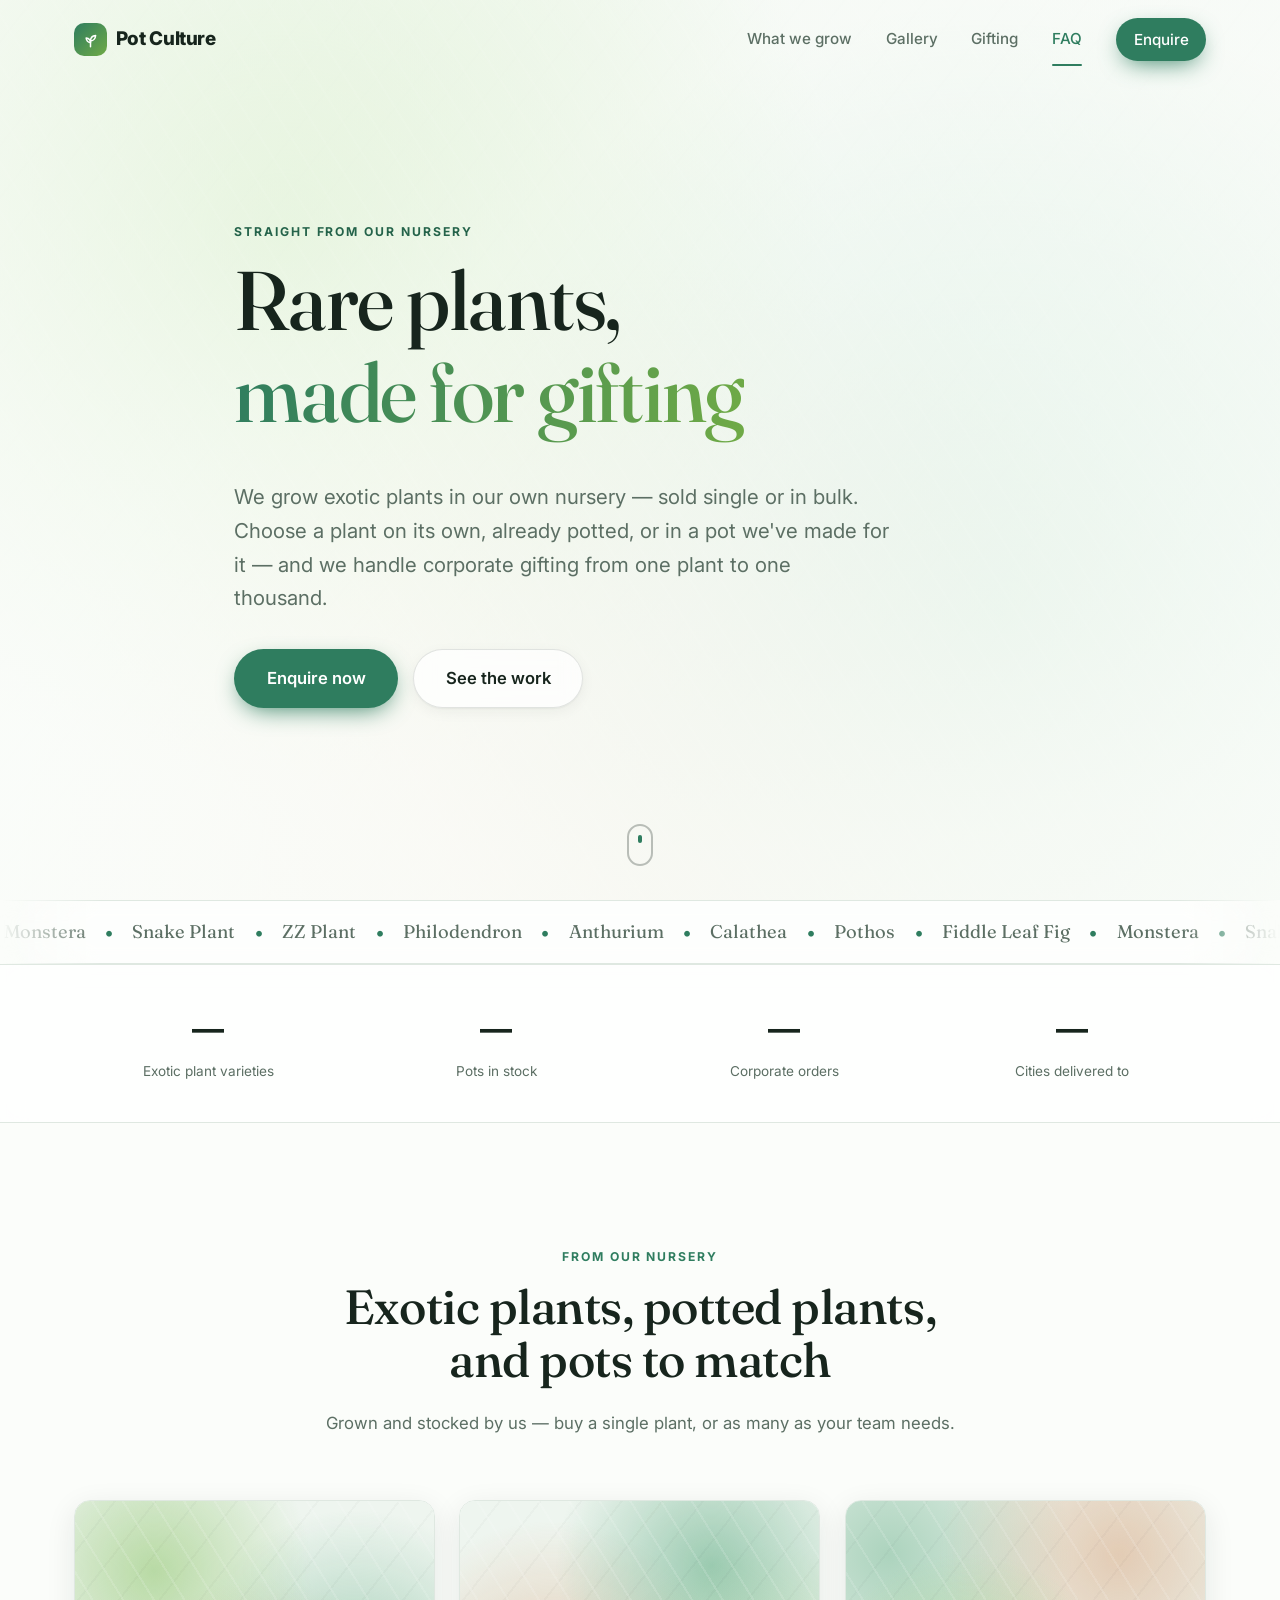
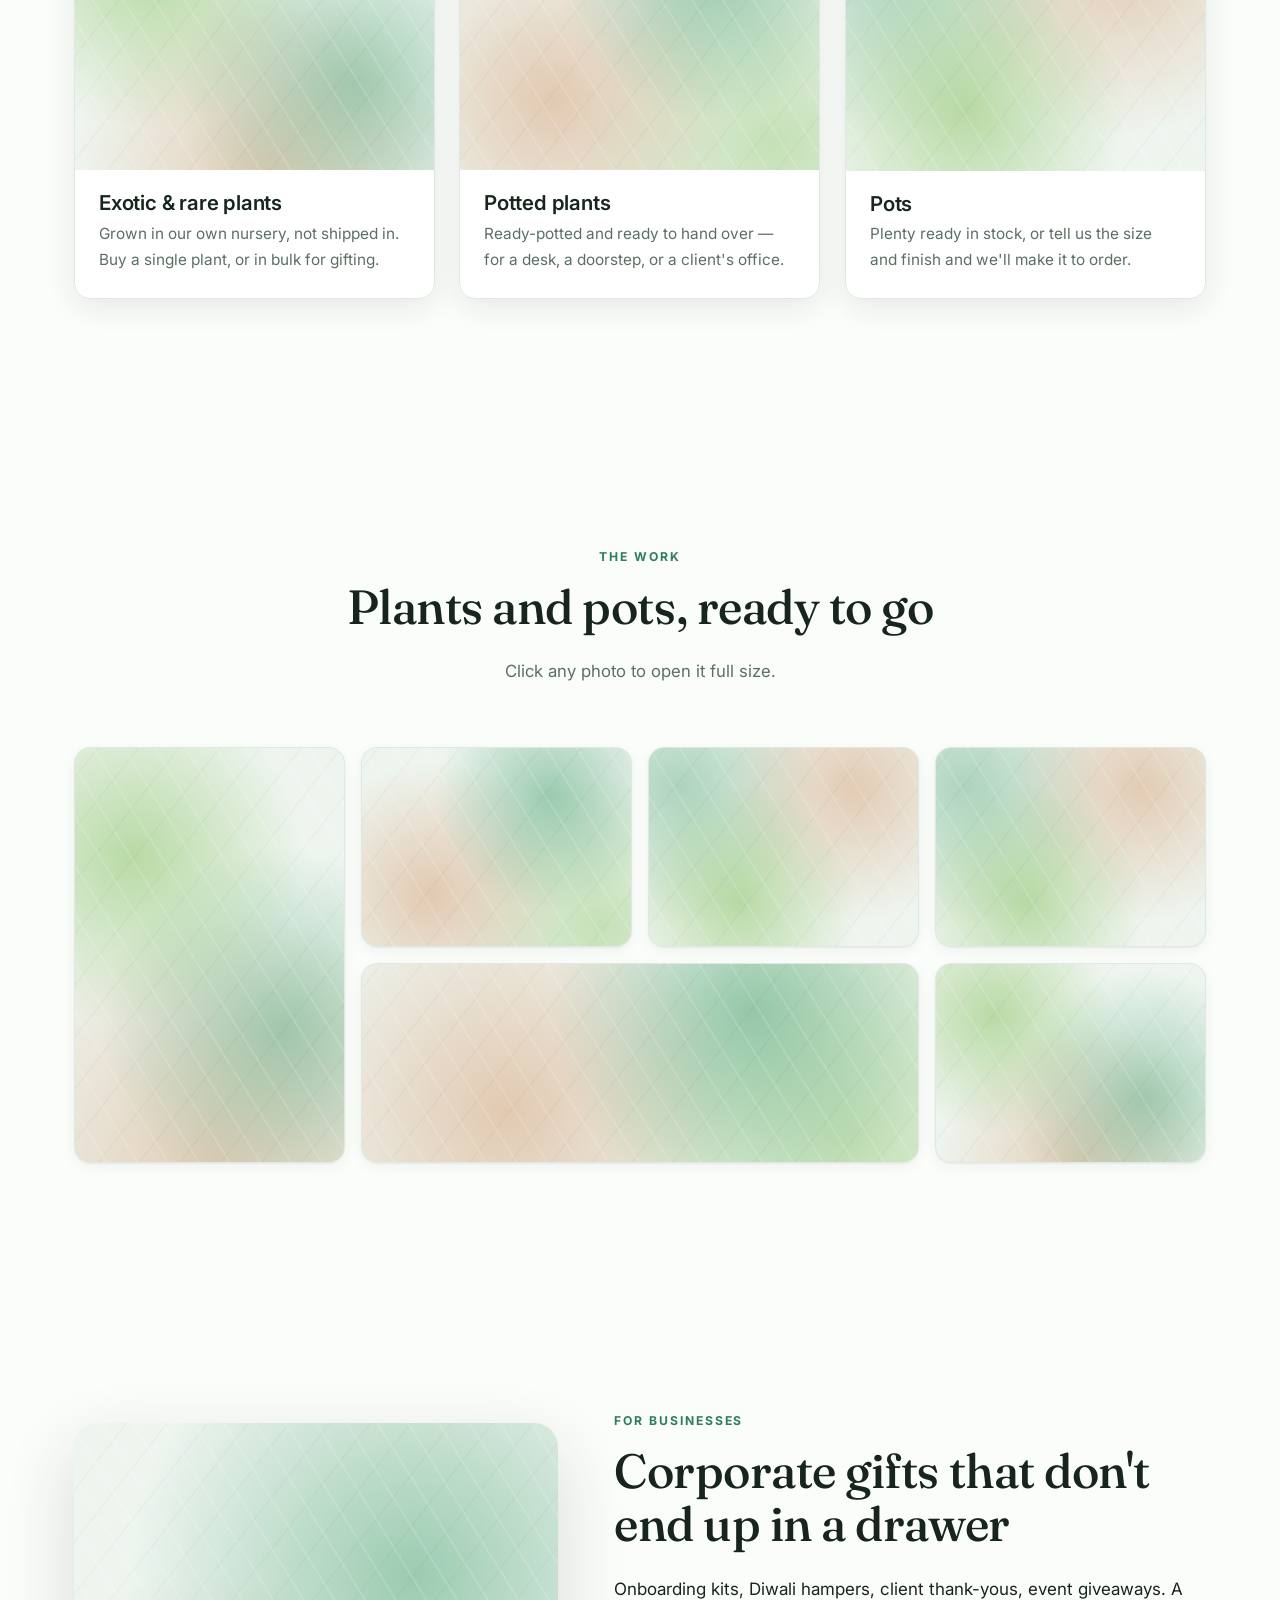
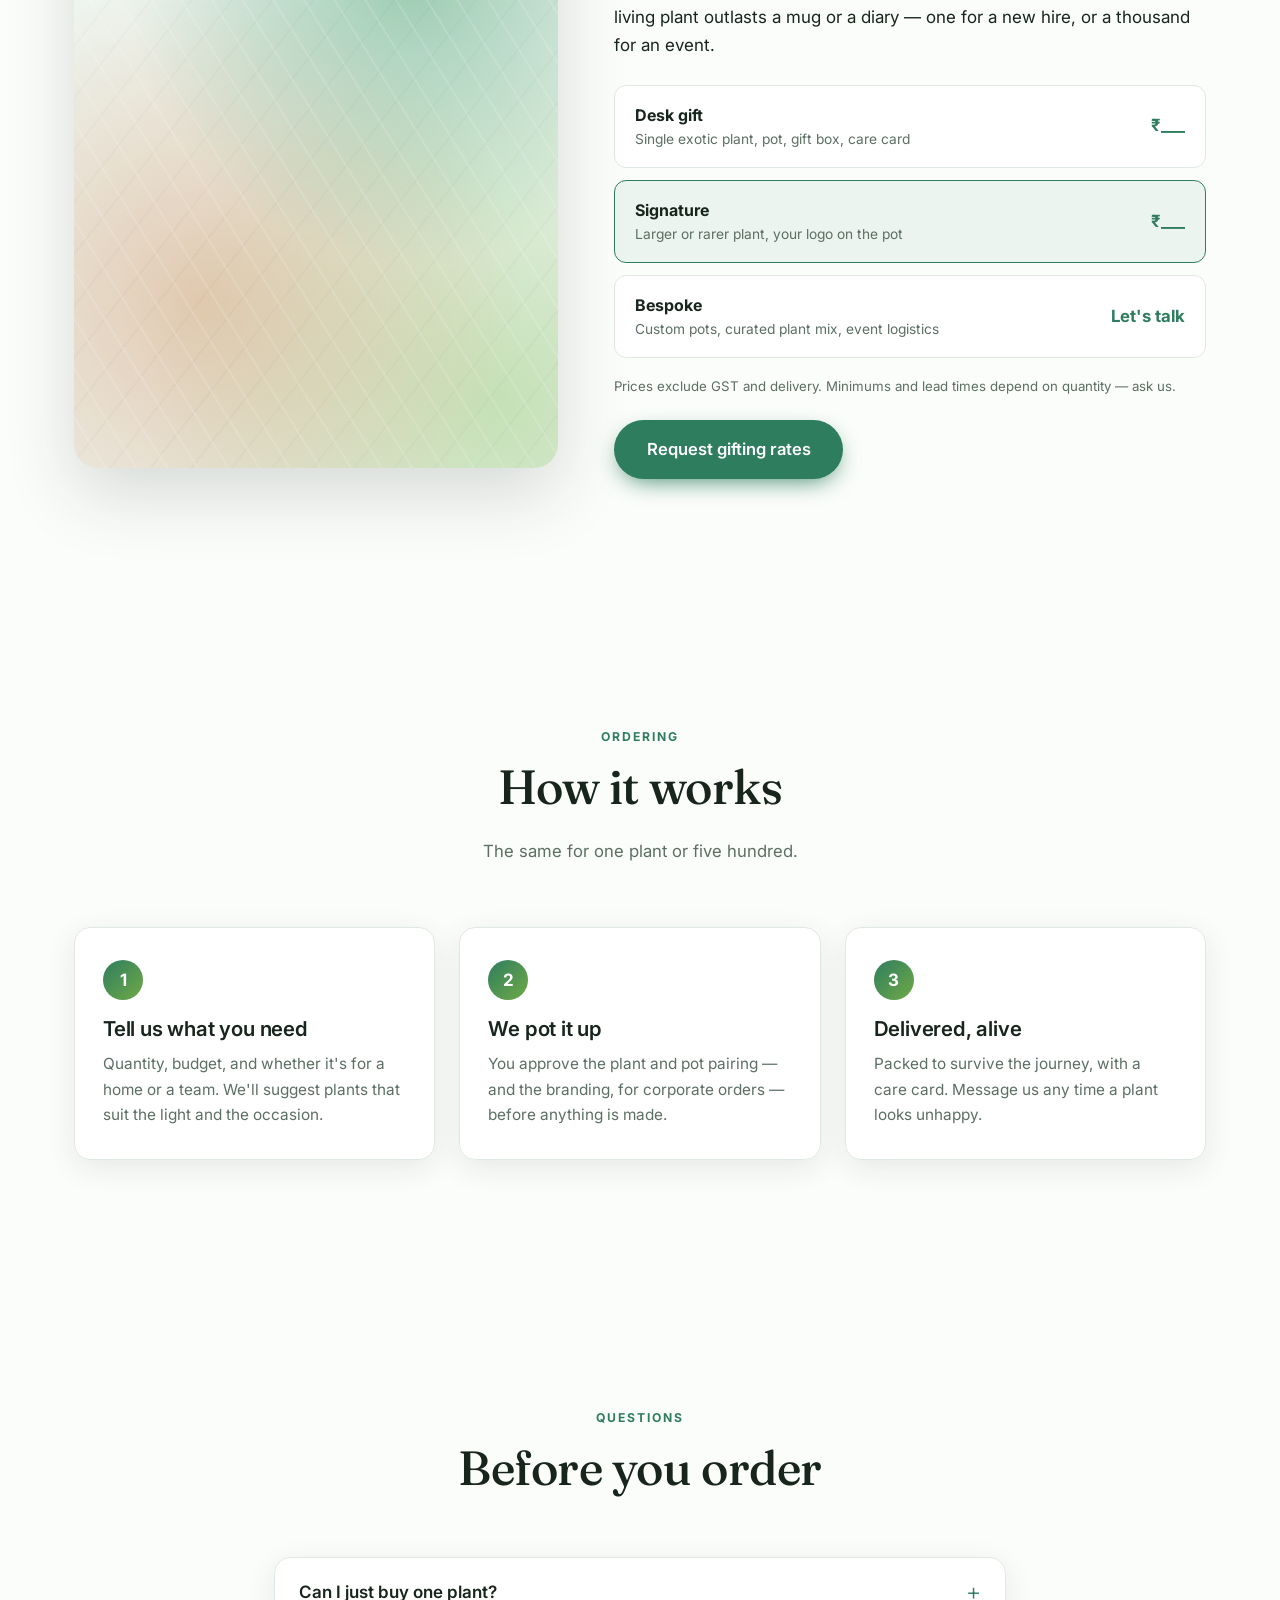
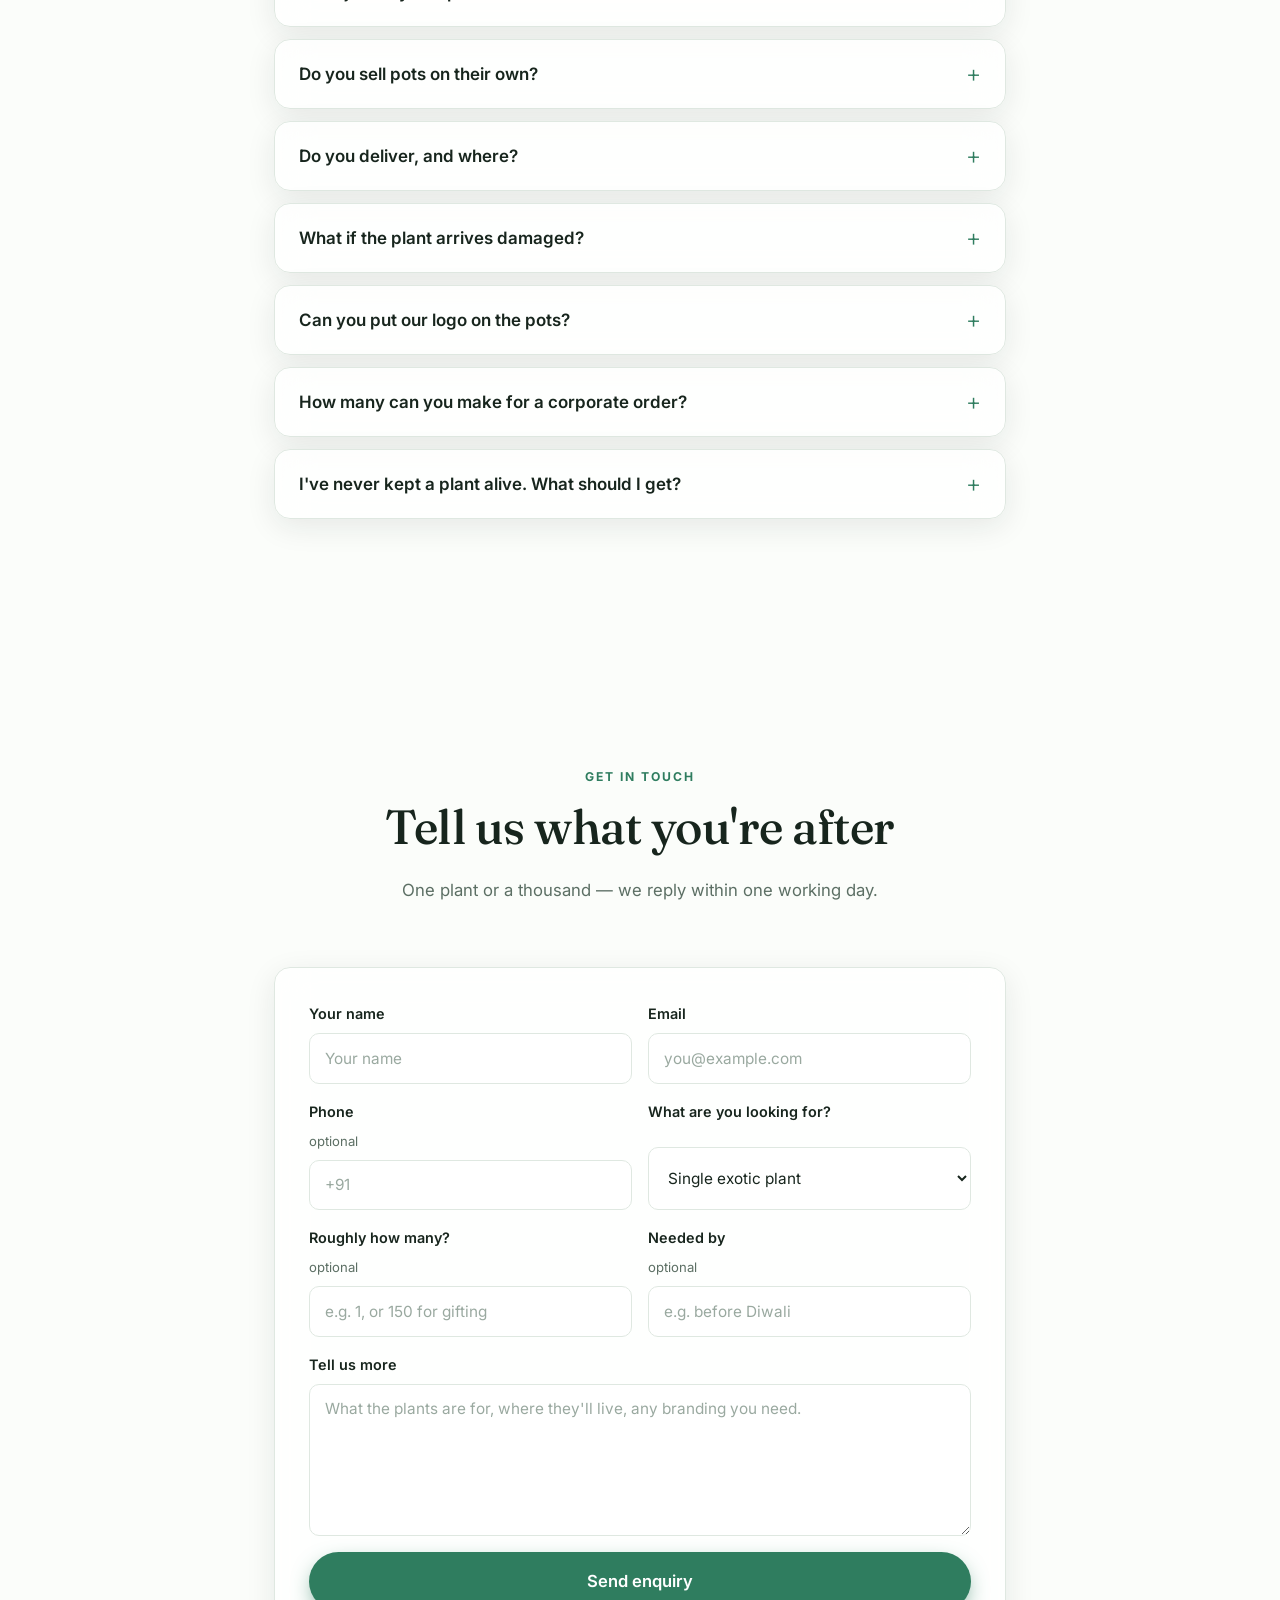
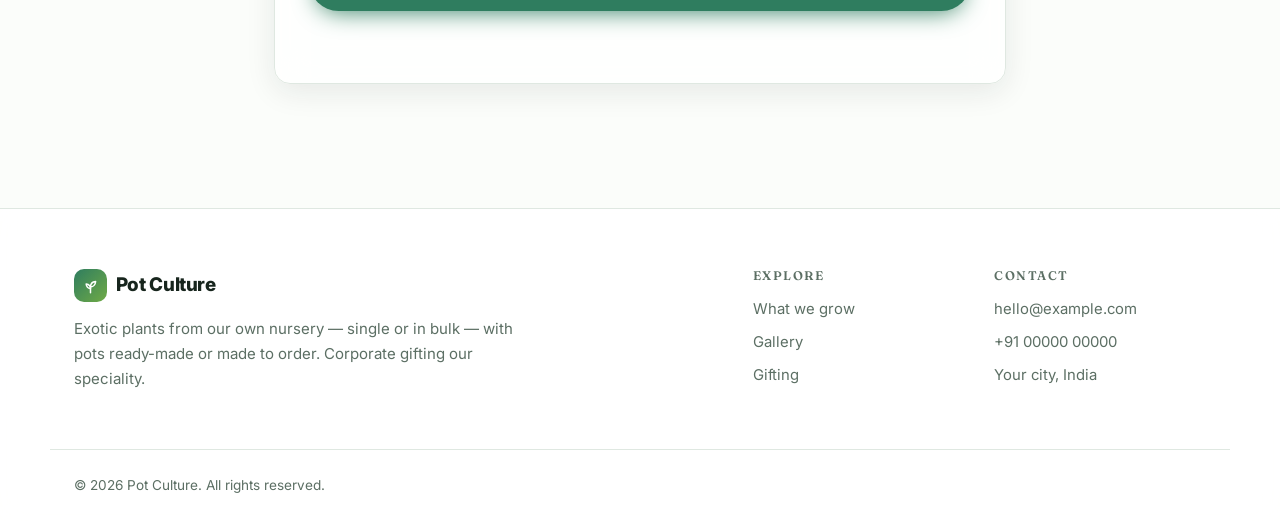
==== commit e8cd7db8: "Correct site copy to match the real business model Previous copy framed pottery-throwing as the core" ====
--- a/index.html
+++ b/index.html
@@ -5,12 +5,12 @@
 <meta name="viewport" content="width=device-width, initial-scale=1">
 
 <!-- EDIT #1 — SEO. Add your city if you deliver locally. -->
-<title>Pot Culture — Handmade pots, exotic plants &amp; corporate gifting</title>
-<meta name="description" content="Pot Culture grows exotic and indoor plants and throws every pot by hand. Plants for your home, and corporate gifting in bulk.">
+<title>Pot Culture — Exotic plants, pots &amp; corporate gifting</title>
+<meta name="description" content="Pot Culture grows exotic plants in our own nursery — single or in bulk — with pots ready-made or made to order. Corporate gifting our speciality.">
 <meta name="theme-color" content="#fbfdfa">
 
-<meta property="og:title" content="Pot Culture — Handmade pots &amp; exotic plants">
-<meta property="og:description" content="Exotic and indoor plants in pots made by hand. Corporate gifting in bulk.">
+<meta property="og:title" content="Pot Culture — Exotic plants &amp; corporate gifting">
+<meta property="og:description" content="Exotic plants from our nursery, single or in bulk, with pots ready-made or made to order.">
 <meta property="og:type" content="website">
 <!-- EDIT #2 — social preview image. Drop a 1200x630 photo at this path. -->
 <meta property="og:image" content="assets/img/social.jpg">
@@ -80,13 +80,14 @@
        ================================================== -->
   <section class="hero" id="home" data-bg="0">
     <div class="wrap hero-inner">
-      <p class="eyebrow light">Grown and thrown by hand</p>
+      <p class="eyebrow light">Straight from our nursery</p>
       <!-- EDIT #3 — your headline -->
       <h1>Rare plants,<br><span class="grad">made for gifting</span></h1>
       <p class="lede">
-        We grow exotic and indoor plants, and throw every pot ourselves.
-        No two are alike — for your home, and for gifting your team
-        something that stays alive.
+        We grow exotic plants in our own nursery — sold single or in bulk.
+        Choose a plant on its own, already potted, or in a pot we've made
+        for it — and we handle corporate gifting from one plant to one
+        thousand.
       </p>
       <div class="hero-actions">
         <a class="btn btn-primary btn-lg" href="#contact">Enquire now</a>
@@ -126,8 +127,8 @@
     <div class="wrap strip-inner">
       <!-- EDIT #4 — put a number in data-count and it counts up on scroll.
            Leave the "—" and delete data-count if you'd rather not say. -->
-      <div class="stat"><b>—</b><span>Plant varieties</span></div>
-      <div class="stat"><b>—</b><span>Pots thrown by hand</span></div>
+      <div class="stat"><b>—</b><span>Exotic plant varieties</span></div>
+      <div class="stat"><b>—</b><span>Pots in stock</span></div>
       <div class="stat"><b>—</b><span>Corporate orders</span></div>
       <div class="stat"><b>—</b><span>Cities delivered to</span></div>
     </div>
@@ -137,28 +138,28 @@
   <section class="section" id="shop" data-bg="1">
     <div class="wrap">
       <div class="section-head reveal">
-        <p class="eyebrow">What we grow &amp; make</p>
-        <h2>Plants, and something worth planting them in</h2>
-        <p class="sub">Everything is grown or made by us — nothing bought in and re-labelled.</p>
+        <p class="eyebrow">From our nursery</p>
+        <h2>Exotic plants, potted plants, and pots to match</h2>
+        <p class="sub">Grown and stocked by us — buy a single plant, or as many as your team needs.</p>
       </div>
 
       <!-- EDIT #5 — the three things you most want to sell. Photos go at
            assets/img/grow-1.jpg, grow-2.jpg, grow-3.jpg -->
       <div class="grid grid-3 editorial">
         <article class="feature reveal">
-          <div class="ph ph-a frame"><img data-photo src="assets/img/grow-1.jpg" alt="Indoor plants in handmade pots"></div>
-          <h3>Indoor plants</h3>
-          <p>Forgiving greenery for homes and desks — pothos, snake plants, philodendrons.</p>
+          <div class="ph ph-a frame"><img data-photo src="assets/img/grow-1.jpg" alt="Exotic plants grown in our nursery"></div>
+          <h3>Exotic &amp; rare plants</h3>
+          <p>Grown in our own nursery, not shipped in. Buy a single plant, or in bulk for gifting.</p>
         </article>
         <article class="feature reveal">
-          <div class="ph ph-b frame"><img data-photo src="assets/img/grow-2.jpg" alt="Exotic and rare plant varieties"></div>
-          <h3>Exotic &amp; rare varieties</h3>
-          <p>Uncommon plants for collectors, grown in our own nursery rather than shipped in.</p>
+          <div class="ph ph-b frame"><img data-photo src="assets/img/grow-2.jpg" alt="Potted plants ready to gift or display"></div>
+          <h3>Potted plants</h3>
+          <p>Ready-potted and ready to hand over — for a desk, a doorstep, or a client's office.</p>
         </article>
         <article class="feature reveal">
-          <div class="ph ph-c frame"><img data-photo src="assets/img/grow-3.jpg" alt="Handmade ceramic pots"></div>
-          <h3>Handmade pots</h3>
-          <p>Thrown and glazed by hand. The small variations are the point — each is one of one.</p>
+          <div class="ph ph-c frame"><img data-photo src="assets/img/grow-3.jpg" alt="Pots ready in stock or made to order"></div>
+          <h3>Pots</h3>
+          <p>Plenty ready in stock, or tell us the size and finish and we'll make it to order.</p>
         </article>
       </div>
     </div>
@@ -169,7 +170,7 @@
     <div class="wrap">
       <div class="section-head reveal">
         <p class="eyebrow">The work</p>
-        <h2>Every pot, one of one</h2>
+        <h2>Plants and pots, ready to go</h2>
         <p class="sub">Click any photo to open it full size.</p>
       </div>
 
@@ -177,16 +178,16 @@
            Write a real caption for each — captions show in the lightbox. -->
       <div class="gallery">
         <figure class="shot ph ph-a tall reveal" tabindex="0" role="button" aria-label="Open photo">
-          <img data-photo src="assets/img/shot-1.jpg" alt="A handmade pot, freshly glazed">
-          <figcaption>Speckled stoneware, matte glaze</figcaption>
+          <img data-photo src="assets/img/shot-1.jpg" alt="A pot ready in stock">
+          <figcaption>Ready in stock</figcaption>
         </figure>
         <figure class="shot ph ph-b reveal" tabindex="0" role="button" aria-label="Open photo">
           <img data-photo src="assets/img/shot-2.jpg" alt="Exotic plant close up">
           <figcaption>Variegated monstera</figcaption>
         </figure>
         <figure class="shot ph ph-c reveal" tabindex="0" role="button" aria-label="Open photo">
-          <img data-photo src="assets/img/shot-3.jpg" alt="Pots drying on the shelf">
-          <figcaption>Drying before the first firing</figcaption>
+          <img data-photo src="assets/img/shot-3.jpg" alt="Plants in our nursery">
+          <figcaption>In the nursery</figcaption>
         </figure>
         <figure class="shot ph ph-b wide reveal" tabindex="0" role="button" aria-label="Open photo">
           <img data-photo src="assets/img/shot-4.jpg" alt="A corporate gifting set">
@@ -197,8 +198,8 @@
           <figcaption>Morning light, west window</figcaption>
         </figure>
         <figure class="shot ph ph-a reveal" tabindex="0" role="button" aria-label="Open photo">
-          <img data-photo src="assets/img/shot-6.jpg" alt="Hands shaping a pot on the wheel">
-          <figcaption>On the wheel</figcaption>
+          <img data-photo src="assets/img/shot-6.jpg" alt="A pot made to order">
+          <figcaption>Made to order</figcaption>
         </figure>
       </div>
     </div>
@@ -217,7 +218,8 @@
         <h2>Corporate gifts that don't end up in a drawer</h2>
         <p class="sub">
           Onboarding kits, Diwali hampers, client thank-yous, event giveaways.
-          A living plant in a handmade pot outlasts a mug or a diary.
+          A living plant outlasts a mug or a diary — one for a new hire,
+          or a thousand for an event.
         </p>
 
         <!-- EDIT #7 — YOUR PRICES. These read ₹___ on purpose: a blank is
@@ -225,15 +227,15 @@
              .tier-price lines so people simply enquire. -->
         <ul class="tiers">
           <li>
-            <div><b>Desk gift</b><span>Small plant, handmade pot, gift box, care card</span></div>
+            <div><b>Desk gift</b><span>Single exotic plant, pot, gift box, care card</span></div>
             <em class="tier-price">₹___</em>
           </li>
           <li class="best">
-            <div><b>Signature</b><span>Larger or exotic plant, your logo on the pot</span></div>
+            <div><b>Signature</b><span>Larger or rarer plant, your logo on the pot</span></div>
             <em class="tier-price">₹___</em>
           </li>
           <li>
-            <div><b>Bespoke</b><span>Custom glaze, curated mix, event logistics</span></div>
+            <div><b>Bespoke</b><span>Custom pots, curated plant mix, event logistics</span></div>
             <em class="tier-price">Let's talk</em>
           </li>
         </ul>
@@ -284,6 +286,14 @@
       <!-- EDIT #9 — answer these the way you'd answer on the phone. -->
       <div class="faq reveal">
         <details>
+          <summary>Can I just buy one plant?</summary>
+          <p>Yes — single exotic plants are sold individually, not only in bulk. Bulk is for corporate gifting; if you just want one plant for yourself, that's a normal order.</p>
+        </details>
+        <details>
+          <summary>Do you sell pots on their own?</summary>
+          <p>Yes. We keep pots ready in stock, and if you need a particular size, colour or finish we don't have, we make it to order — say so and give the lead time you need.</p>
+        </details>
+        <details>
           <summary>Do you deliver, and where?</summary>
           <p>List the cities you deliver to and what it costs. If it's local delivery or pickup only, say so plainly — people would rather know now.</p>
         </details>
@@ -325,11 +335,10 @@
           <label>Phone <span class="opt">optional</span><input type="tel" name="phone" autocomplete="tel" placeholder="+91"></label>
           <label>What are you looking for?
             <select name="interest">
-              <option>Indoor plants</option>
-              <option>Exotic / rare plants</option>
-              <option>Handmade pots</option>
-              <option>Corporate gifting</option>
-              <option>Custom order</option>
+              <option>Single exotic plant</option>
+              <option>Potted plant</option>
+              <option>Pots (ready-made or custom)</option>
+              <option>Corporate gifting (bulk)</option>
               <option>Something else</option>
             </select>
           </label>
@@ -390,7 +399,7 @@
         </span>
         <span class="brand-name">Pot Culture</span>
       </a>
-      <p>Exotic and indoor plants, in pots we make by hand. Home and corporate gifting.</p>
+      <p>Exotic plants from our own nursery — single or in bulk — with pots ready-made or made to order. Corporate gifting our speciality.</p>
     </div>
     <nav class="footer-links" aria-label="Footer">
       <div>
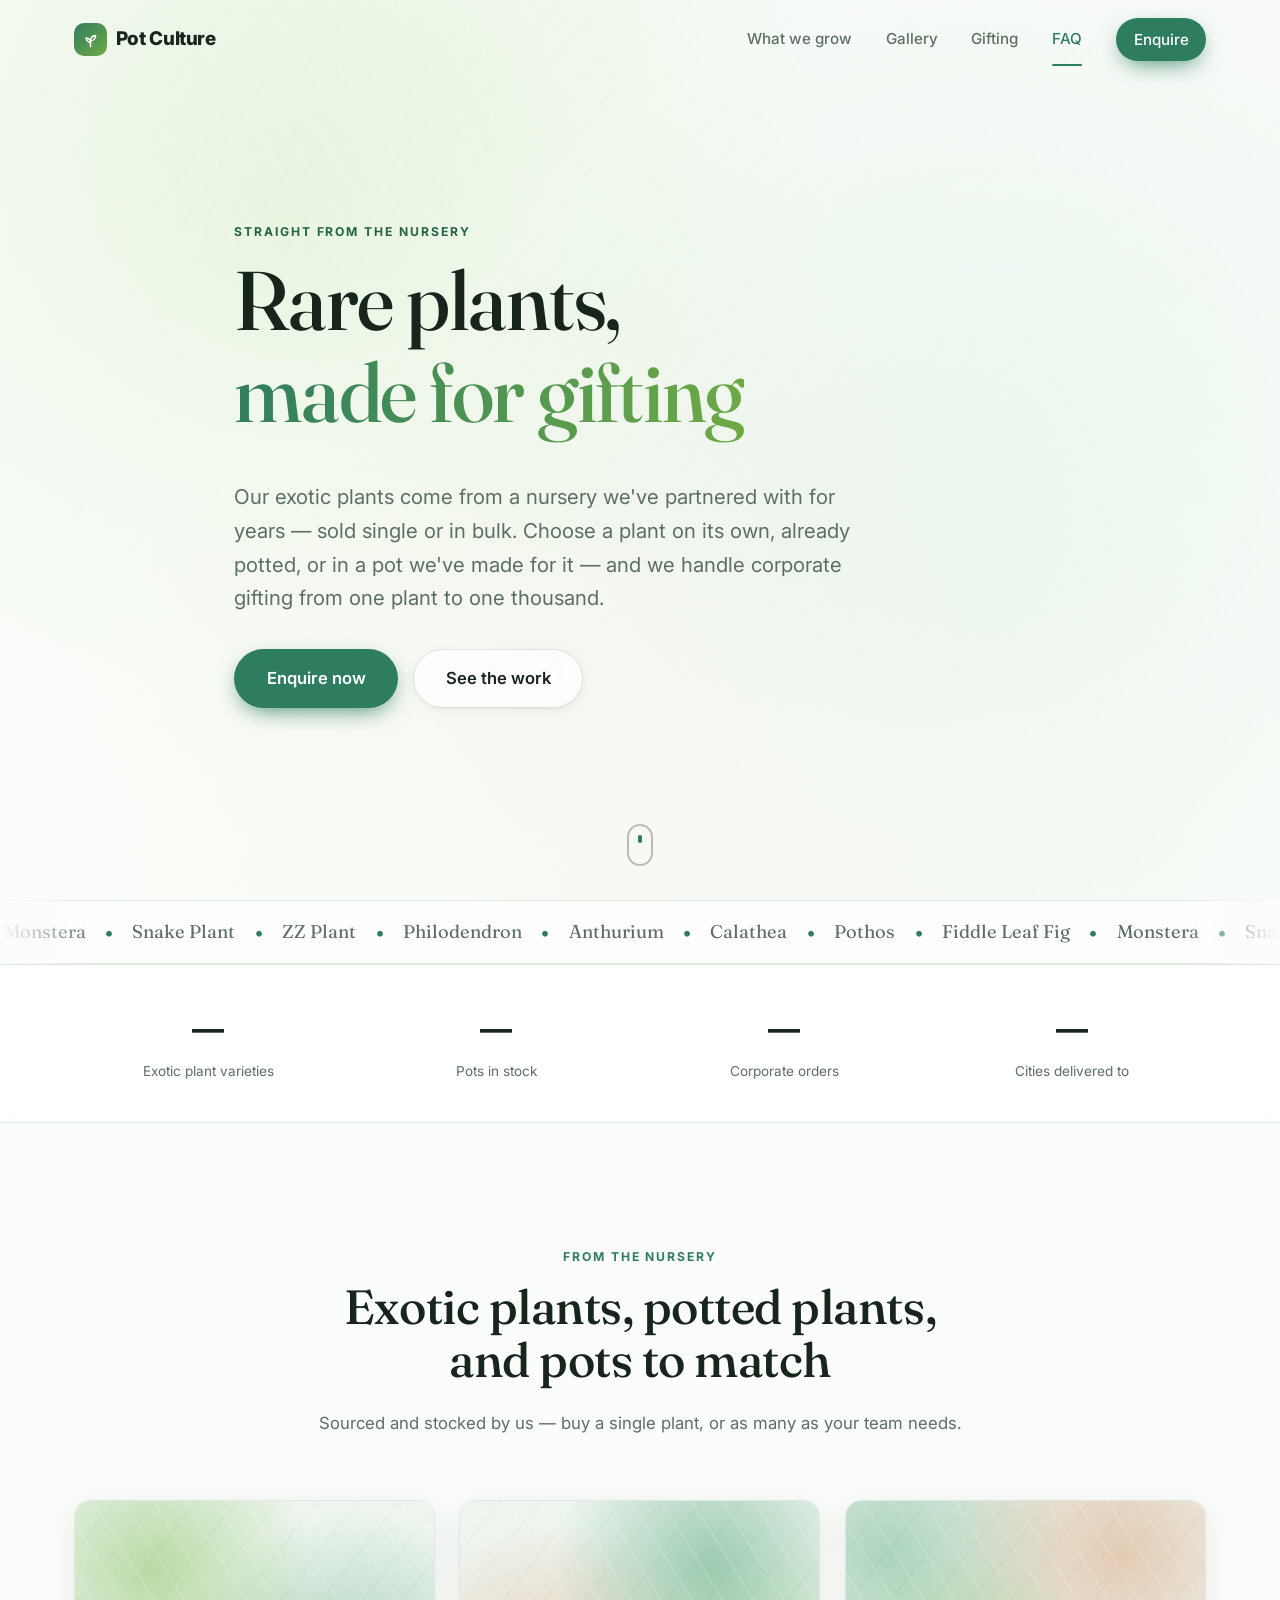
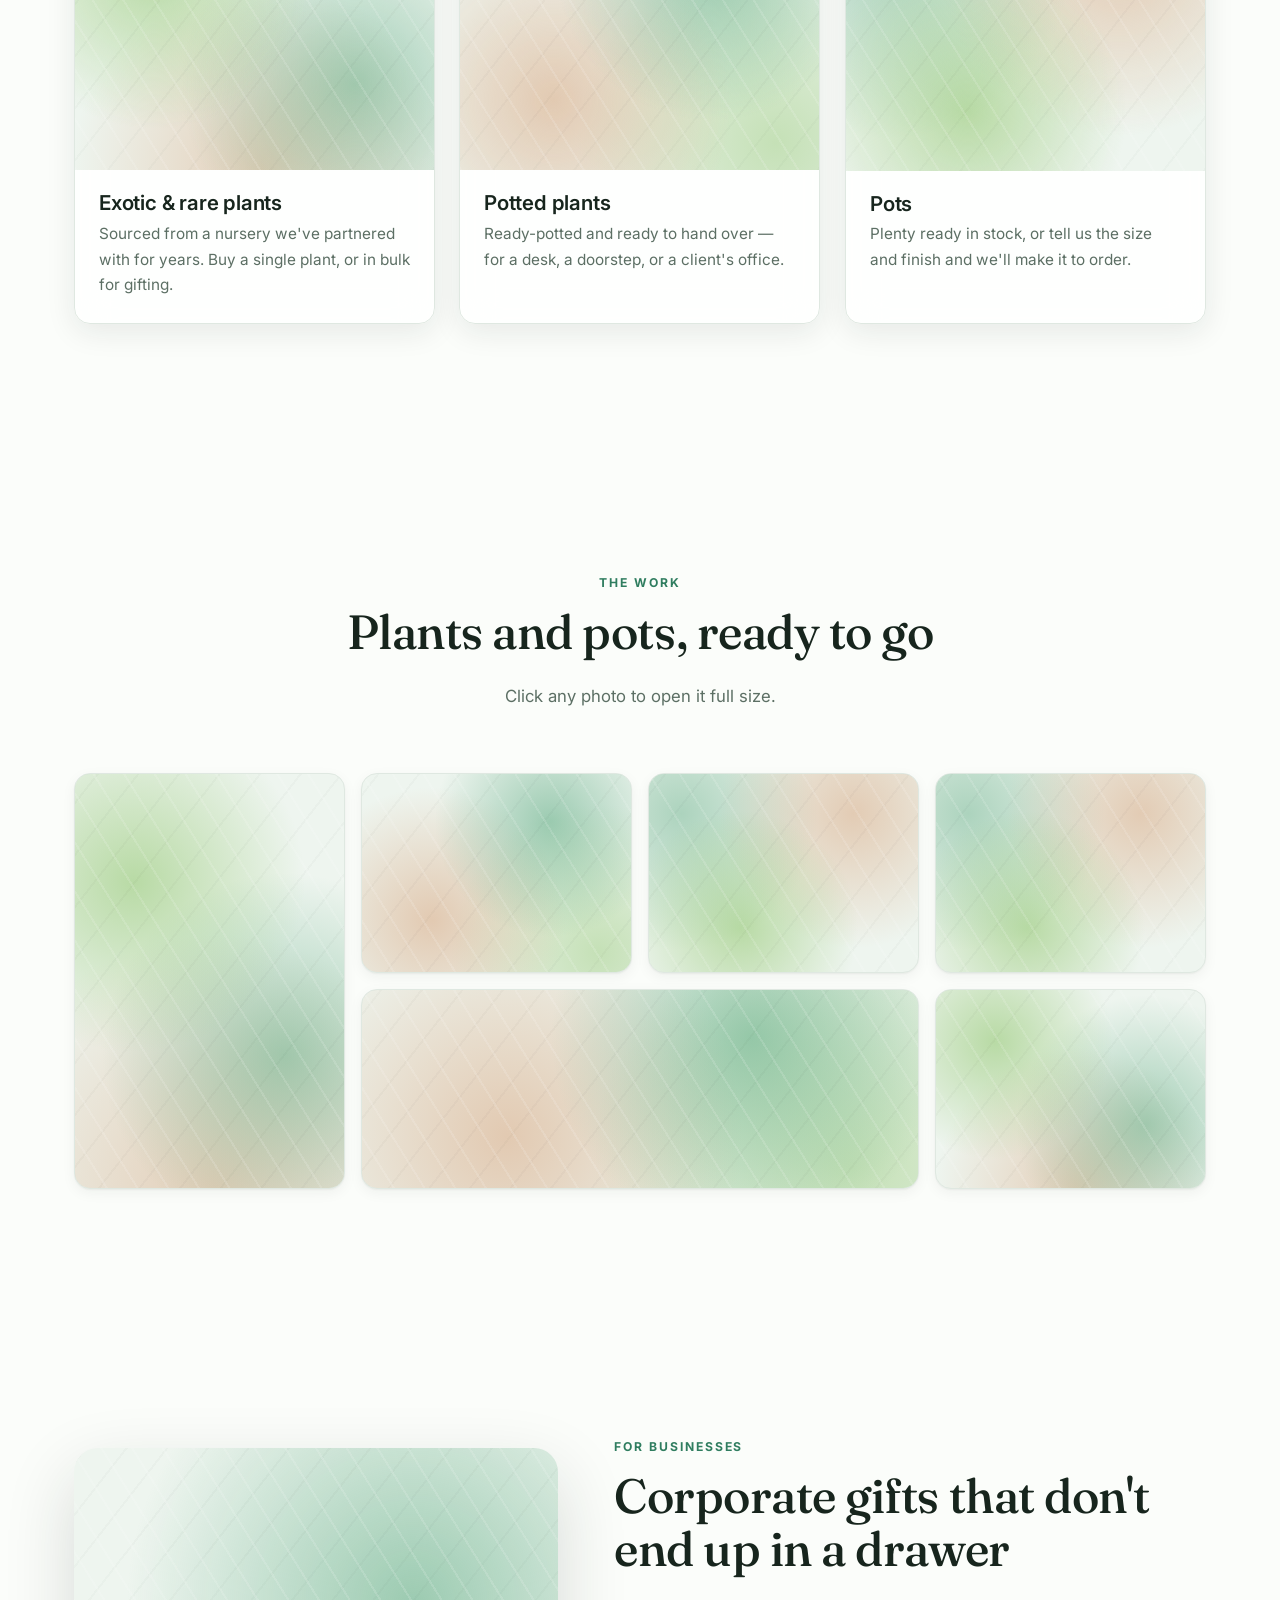
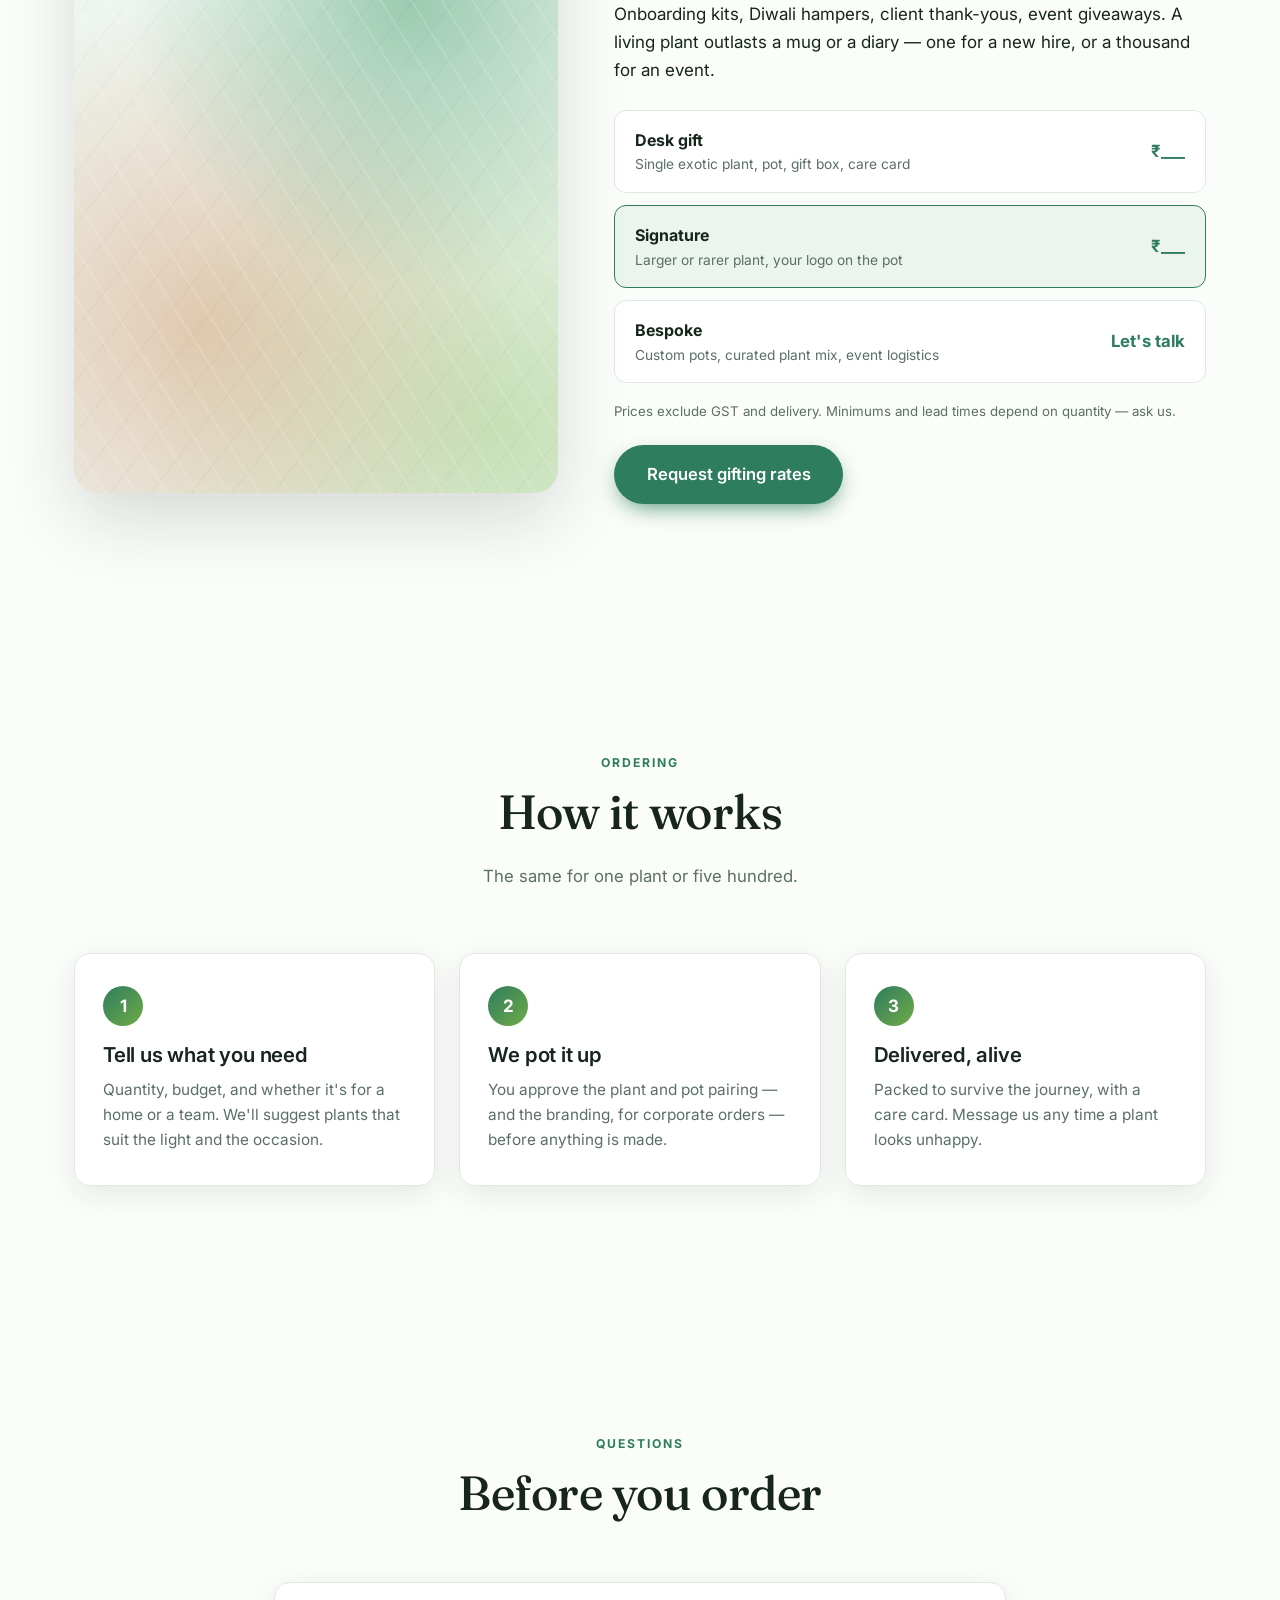
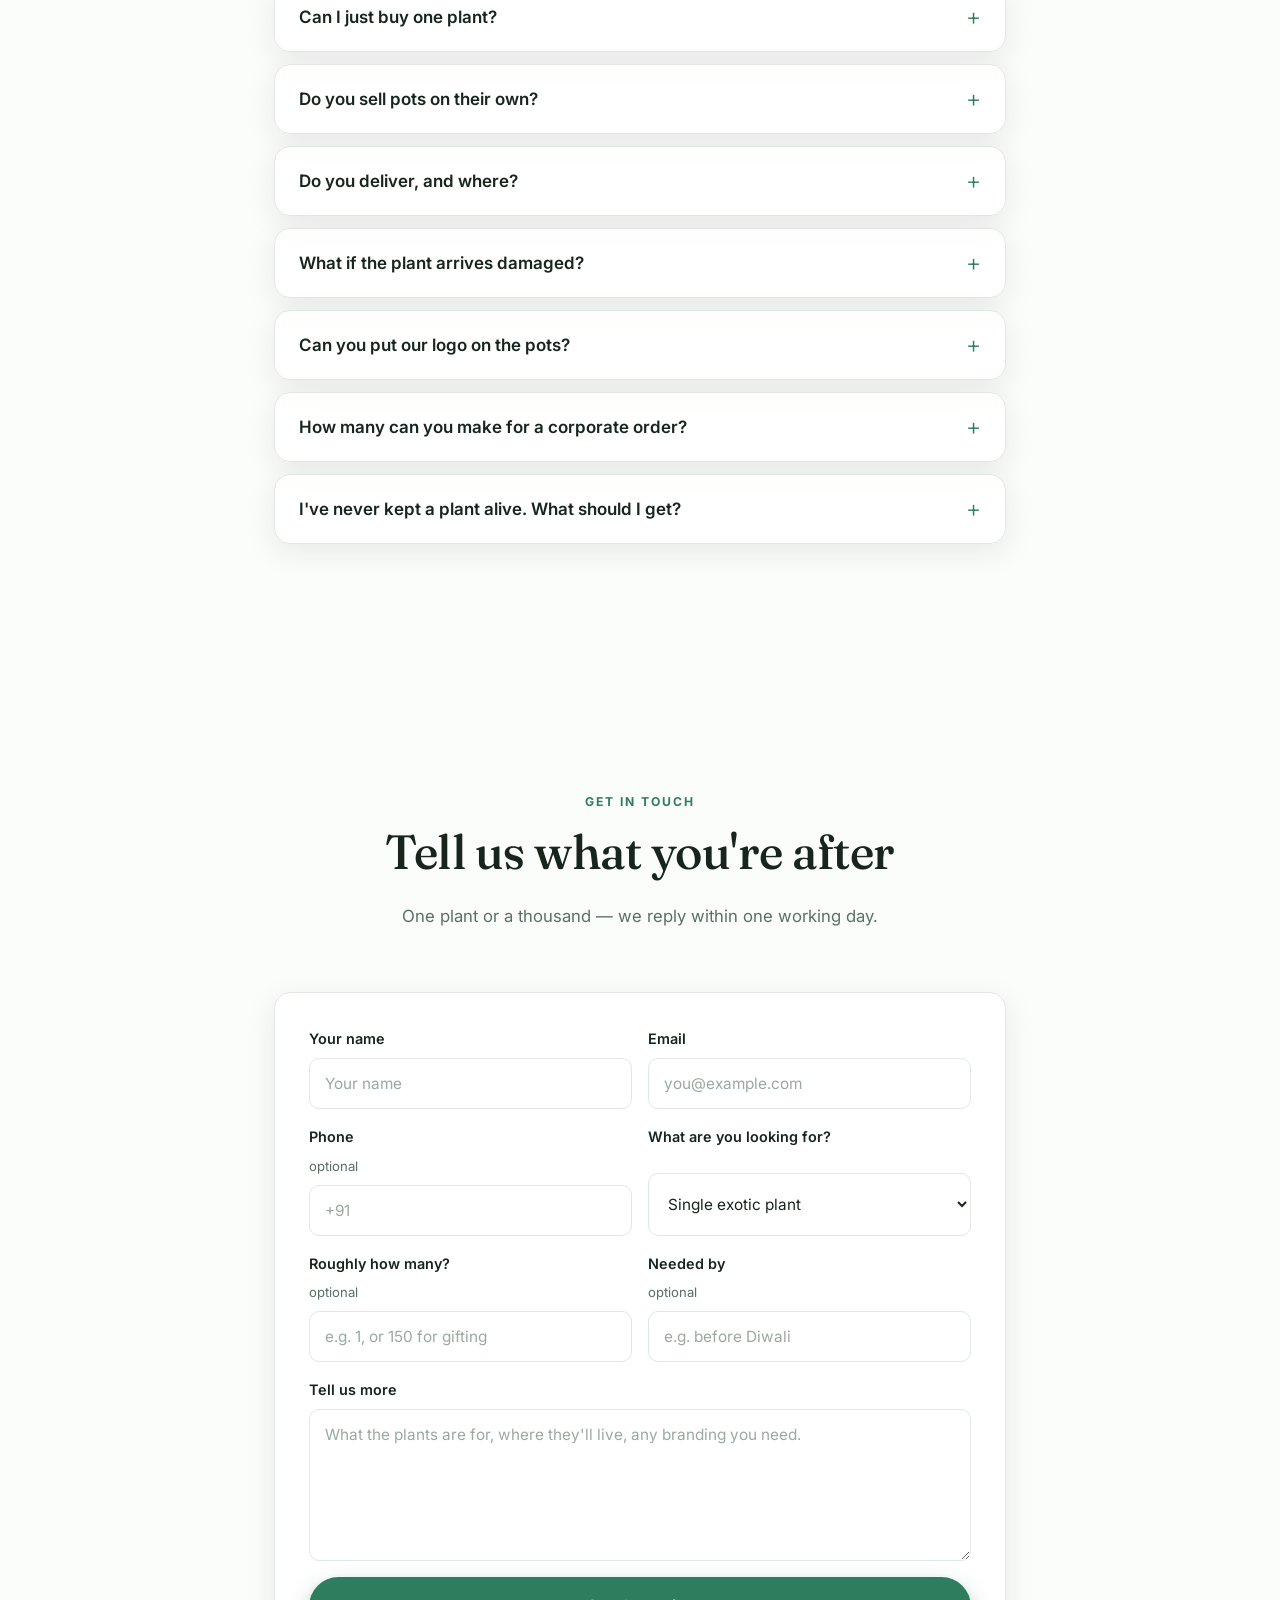
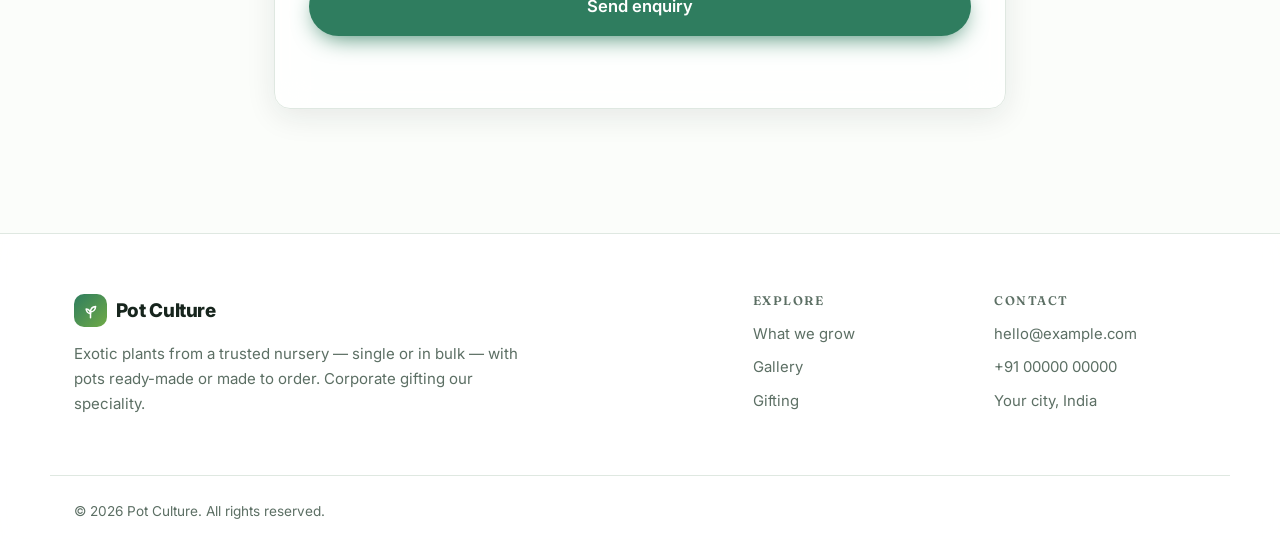
==== commit 07b1529f: "Remove "our own nursery" claims — it's a friend's nursery Every "grown in our own nursery" / "we gro" ====
--- a/index.html
+++ b/index.html
@@ -6,11 +6,11 @@
 
 <!-- EDIT #1 — SEO. Add your city if you deliver locally. -->
 <title>Pot Culture — Exotic plants, pots &amp; corporate gifting</title>
-<meta name="description" content="Pot Culture grows exotic plants in our own nursery — single or in bulk — with pots ready-made or made to order. Corporate gifting our speciality.">
+<meta name="description" content="Pot Culture sources exotic plants from a trusted nursery — single or in bulk — with pots ready-made or made to order. Corporate gifting our speciality.">
 <meta name="theme-color" content="#fbfdfa">
 
 <meta property="og:title" content="Pot Culture — Exotic plants &amp; corporate gifting">
-<meta property="og:description" content="Exotic plants from our nursery, single or in bulk, with pots ready-made or made to order.">
+<meta property="og:description" content="Exotic plants from a trusted nursery, single or in bulk, with pots ready-made or made to order.">
 <meta property="og:type" content="website">
 <!-- EDIT #2 — social preview image. Drop a 1200x630 photo at this path. -->
 <meta property="og:image" content="assets/img/social.jpg">
@@ -80,14 +80,14 @@
        ================================================== -->
   <section class="hero" id="home" data-bg="0">
     <div class="wrap hero-inner">
-      <p class="eyebrow light">Straight from our nursery</p>
+      <p class="eyebrow light">Straight from the nursery</p>
       <!-- EDIT #3 — your headline -->
       <h1>Rare plants,<br><span class="grad">made for gifting</span></h1>
       <p class="lede">
-        We grow exotic plants in our own nursery — sold single or in bulk.
-        Choose a plant on its own, already potted, or in a pot we've made
-        for it — and we handle corporate gifting from one plant to one
-        thousand.
+        Our exotic plants come from a nursery we've partnered with for
+        years — sold single or in bulk. Choose a plant on its own, already
+        potted, or in a pot we've made for it — and we handle corporate
+        gifting from one plant to one thousand.
       </p>
       <div class="hero-actions">
         <a class="btn btn-primary btn-lg" href="#contact">Enquire now</a>
@@ -138,18 +138,18 @@
   <section class="section" id="shop" data-bg="1">
     <div class="wrap">
       <div class="section-head reveal">
-        <p class="eyebrow">From our nursery</p>
+        <p class="eyebrow">From the nursery</p>
         <h2>Exotic plants, potted plants, and pots to match</h2>
-        <p class="sub">Grown and stocked by us — buy a single plant, or as many as your team needs.</p>
+        <p class="sub">Sourced and stocked by us — buy a single plant, or as many as your team needs.</p>
       </div>
 
       <!-- EDIT #5 — the three things you most want to sell. Photos go at
            assets/img/grow-1.jpg, grow-2.jpg, grow-3.jpg -->
       <div class="grid grid-3 editorial">
         <article class="feature reveal">
-          <div class="ph ph-a frame"><img data-photo src="assets/img/grow-1.jpg" alt="Exotic plants grown in our nursery"></div>
+          <div class="ph ph-a frame"><img data-photo src="assets/img/grow-1.jpg" alt="Exotic plants from the nursery"></div>
           <h3>Exotic &amp; rare plants</h3>
-          <p>Grown in our own nursery, not shipped in. Buy a single plant, or in bulk for gifting.</p>
+          <p>Sourced from a nursery we've partnered with for years. Buy a single plant, or in bulk for gifting.</p>
         </article>
         <article class="feature reveal">
           <div class="ph ph-b frame"><img data-photo src="assets/img/grow-2.jpg" alt="Potted plants ready to gift or display"></div>
@@ -186,8 +186,8 @@
           <figcaption>Variegated monstera</figcaption>
         </figure>
         <figure class="shot ph ph-c reveal" tabindex="0" role="button" aria-label="Open photo">
-          <img data-photo src="assets/img/shot-3.jpg" alt="Plants in our nursery">
-          <figcaption>In the nursery</figcaption>
+          <img data-photo src="assets/img/shot-3.jpg" alt="Plants at the nursery">
+          <figcaption>At the nursery</figcaption>
         </figure>
         <figure class="shot ph ph-b wide reveal" tabindex="0" role="button" aria-label="Open photo">
           <img data-photo src="assets/img/shot-4.jpg" alt="A corporate gifting set">
@@ -399,7 +399,7 @@
         </span>
         <span class="brand-name">Pot Culture</span>
       </a>
-      <p>Exotic plants from our own nursery — single or in bulk — with pots ready-made or made to order. Corporate gifting our speciality.</p>
+      <p>Exotic plants from a trusted nursery — single or in bulk — with pots ready-made or made to order. Corporate gifting our speciality.</p>
     </div>
     <nav class="footer-links" aria-label="Footer">
       <div>
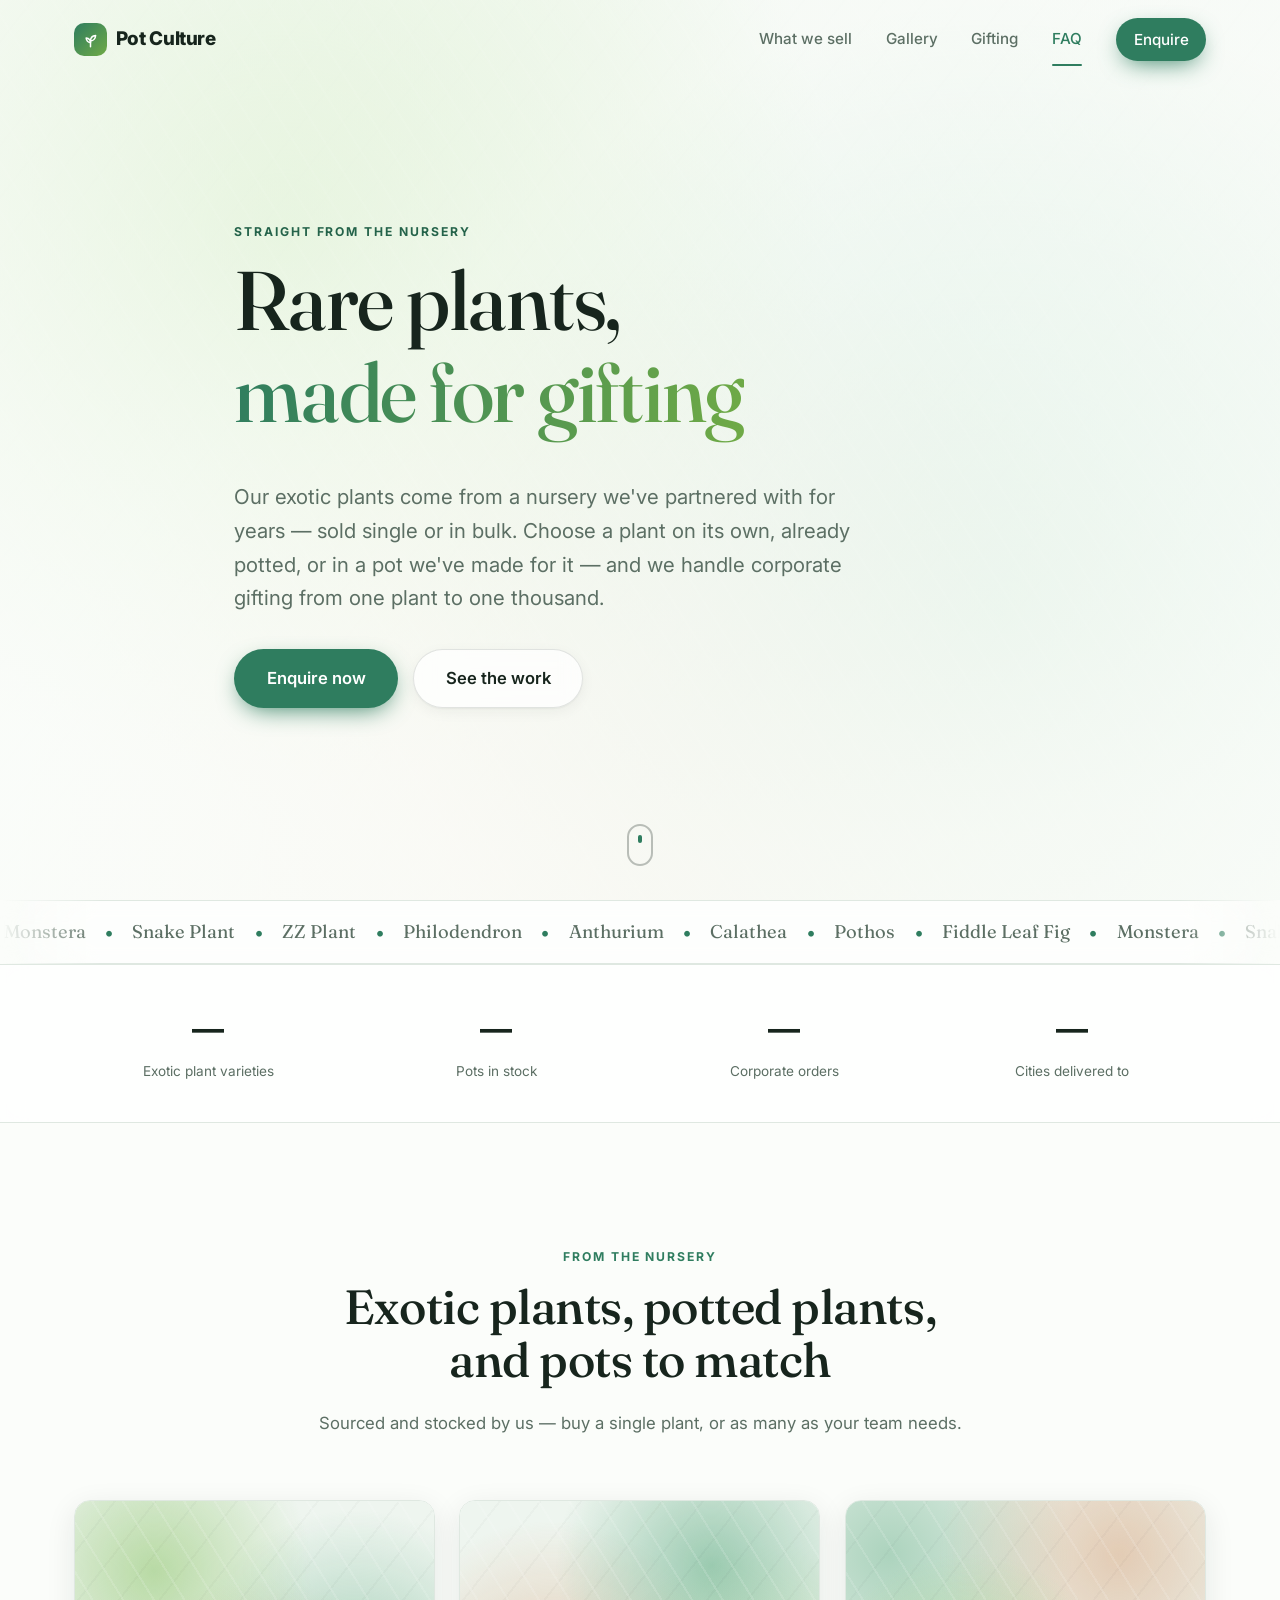
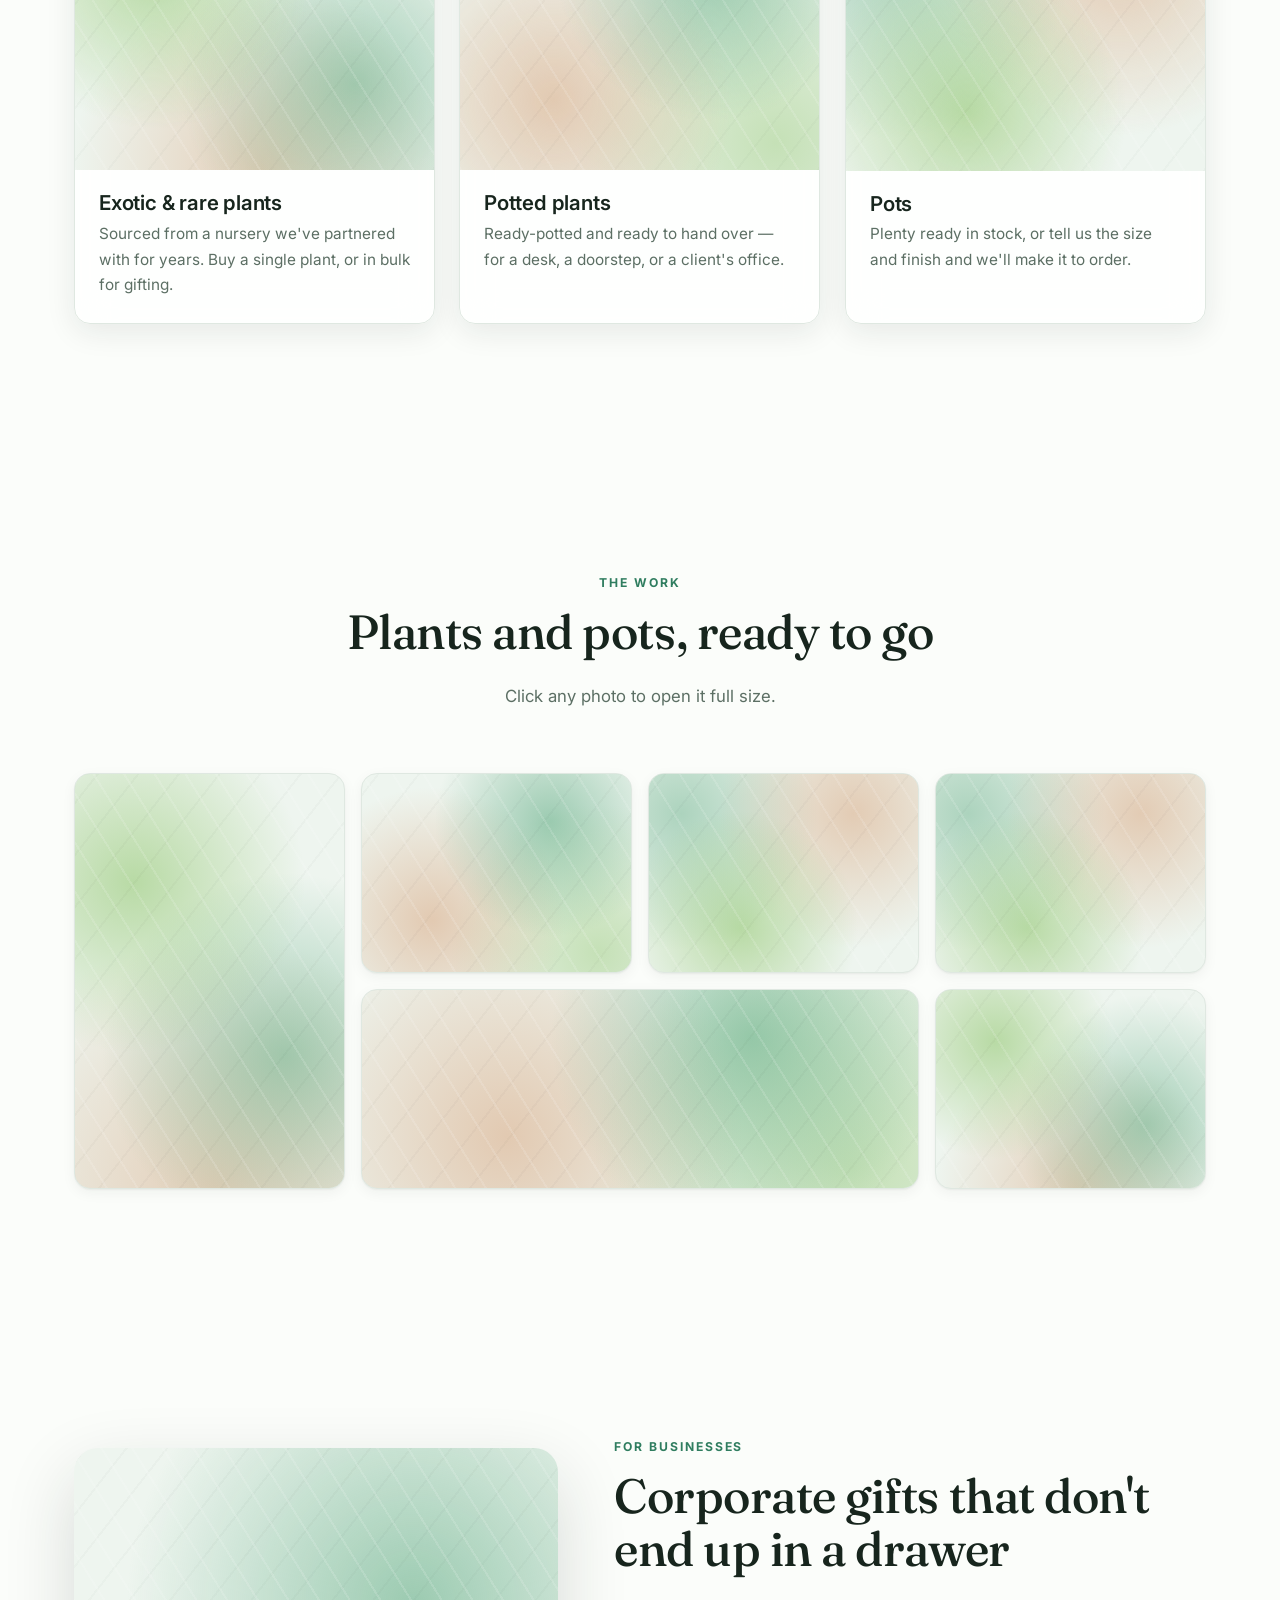
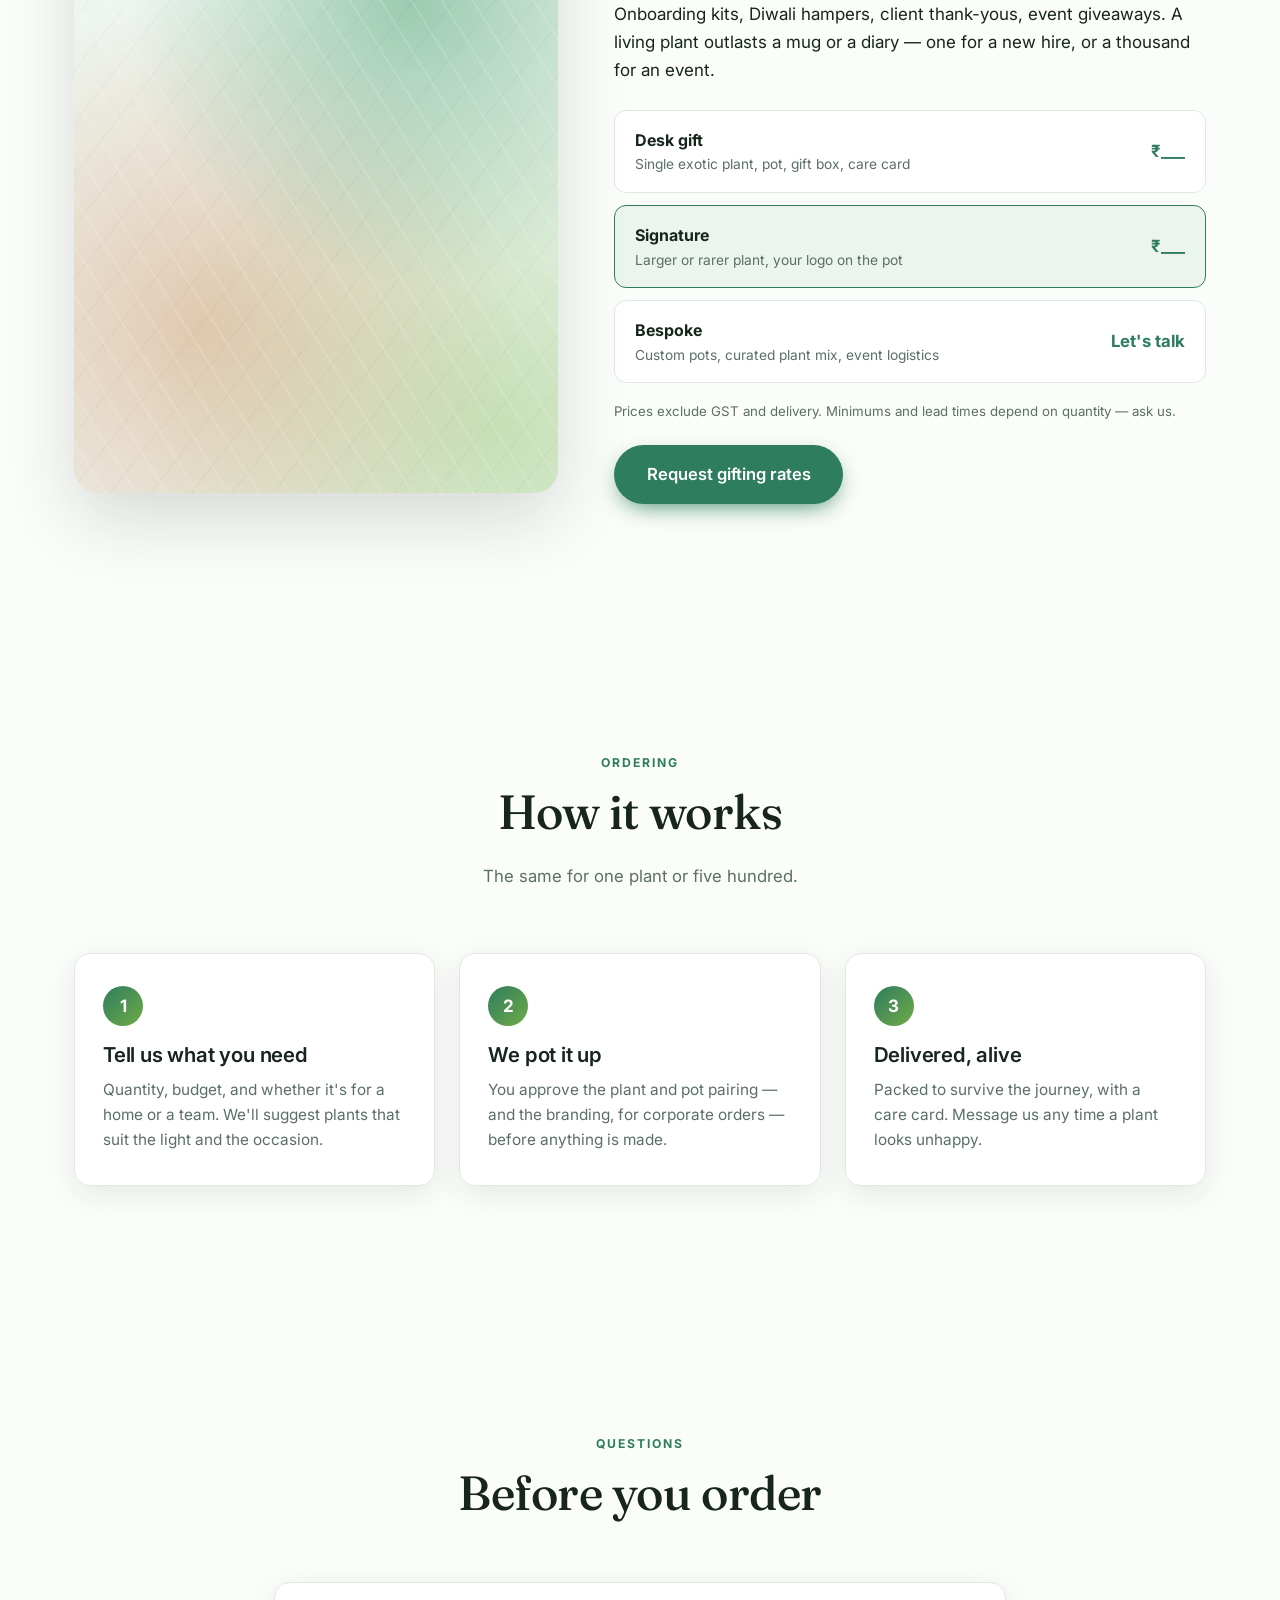
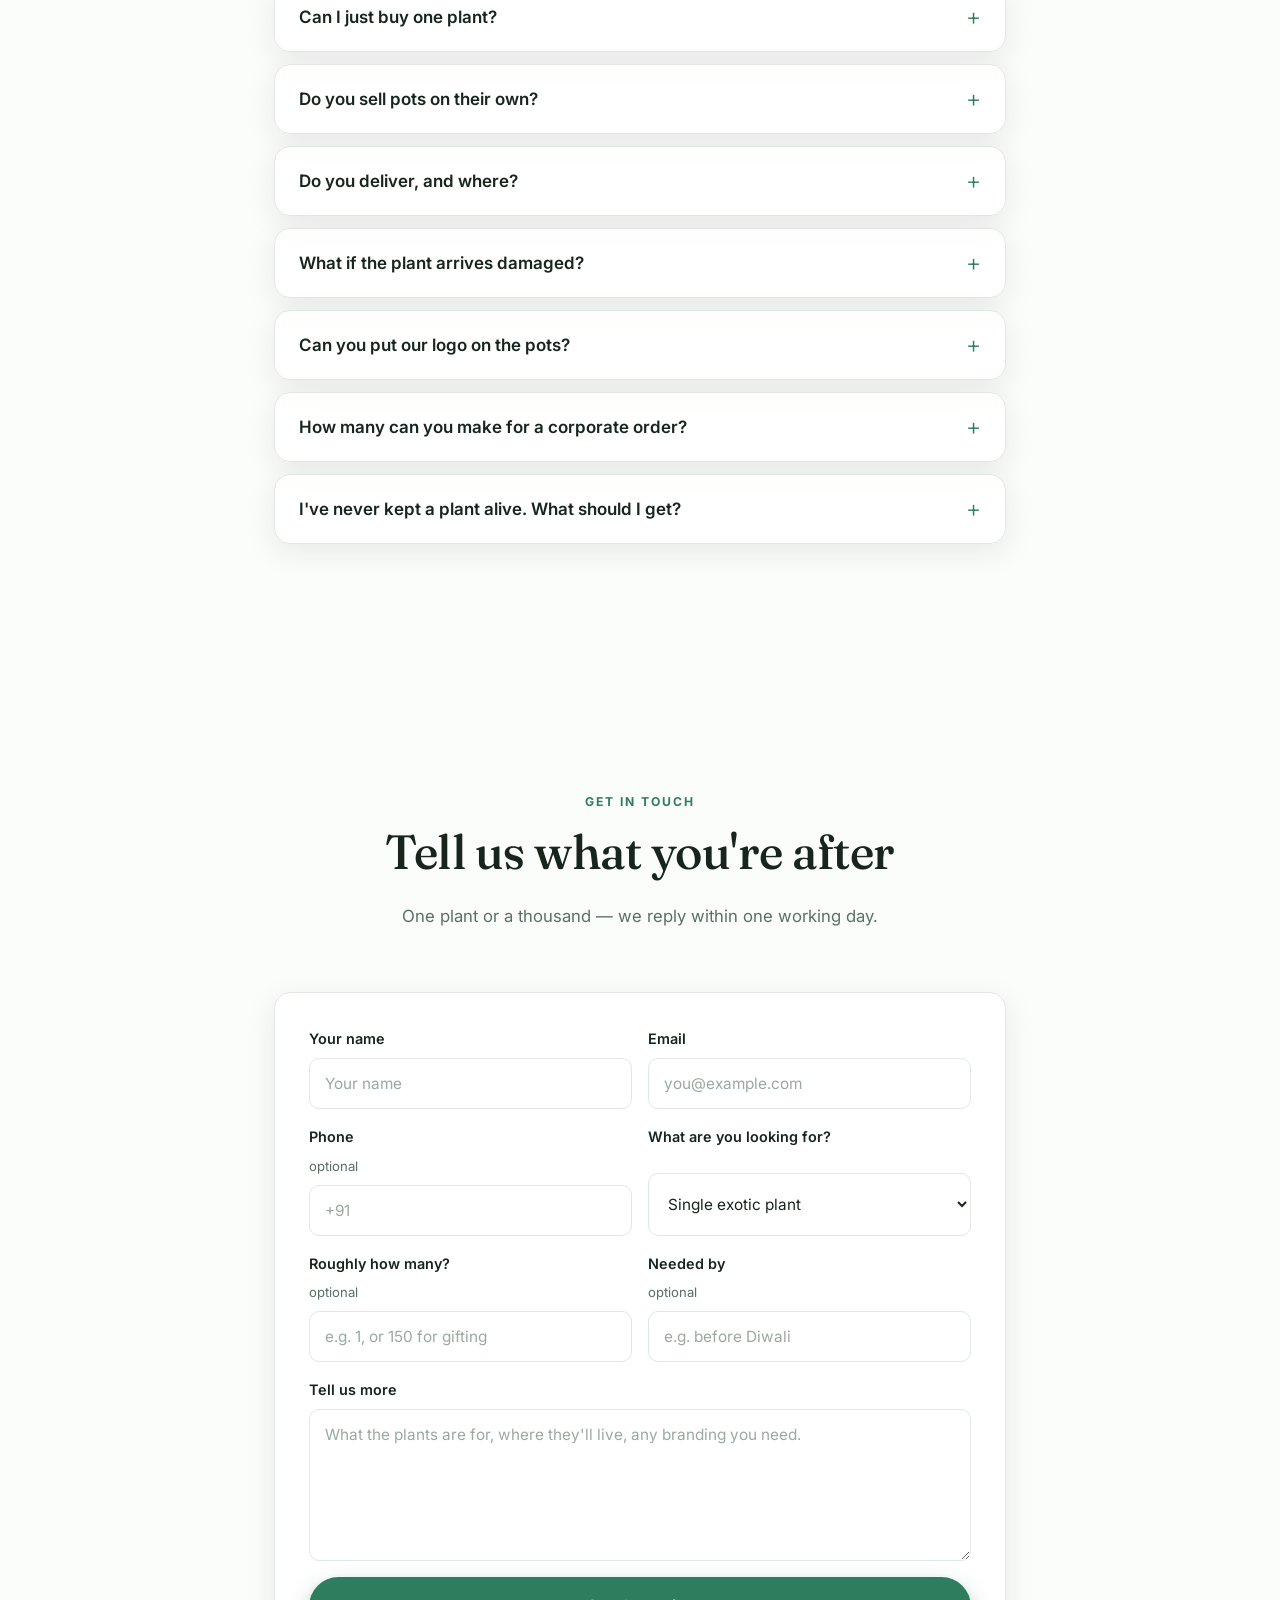
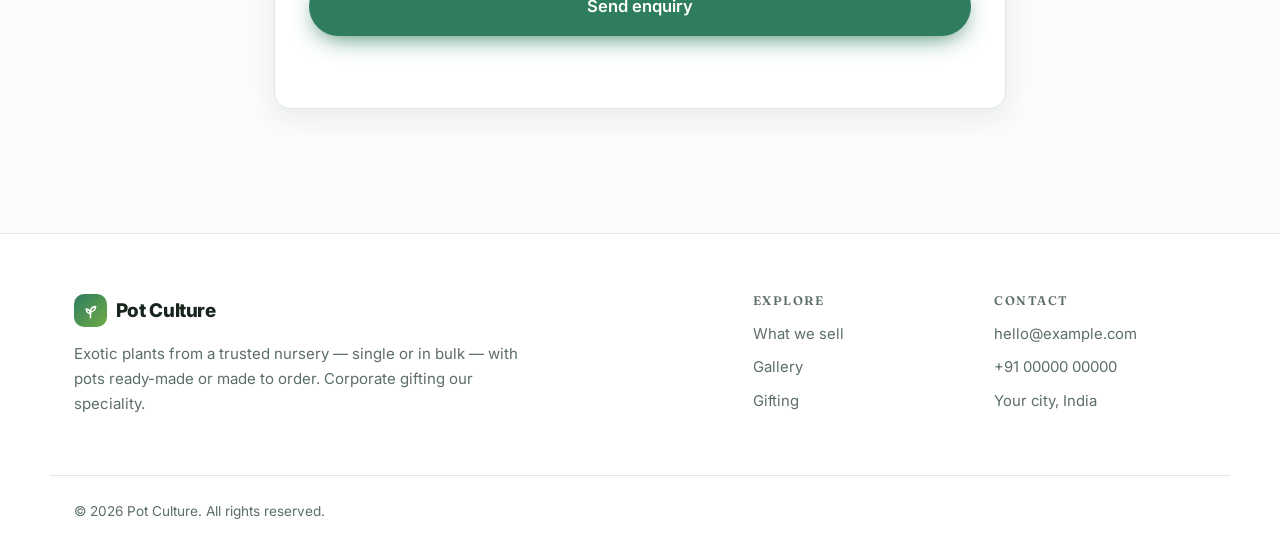
==== commit f99f2f08: "Rename "What we grow" nav/section to "What we sell" You don't grow the plants yourselves (sourced fr" ====
--- a/index.html
+++ b/index.html
@@ -58,7 +58,7 @@
 
     <nav class="nav" id="nav" aria-label="Main">
       <span class="nav-indicator" id="navIndicator" aria-hidden="true"></span>
-      <a href="#shop">What we grow</a>
+      <a href="#shop">What we sell</a>
       <a href="#gallery">Gallery</a>
       <a href="#gifting">Gifting</a>
       <a href="#faq">FAQ</a>
@@ -134,7 +134,7 @@
     </div>
   </section>
 
-  <!-- ================= WHAT WE GROW ================= -->
+  <!-- ================= WHAT WE SELL ================= -->
   <section class="section" id="shop" data-bg="1">
     <div class="wrap">
       <div class="section-head reveal">
@@ -404,7 +404,7 @@
     <nav class="footer-links" aria-label="Footer">
       <div>
         <h4>Explore</h4>
-        <a href="#shop">What we grow</a>
+        <a href="#shop">What we sell</a>
         <a href="#gallery">Gallery</a>
         <a href="#gifting">Gifting</a>
       </div>
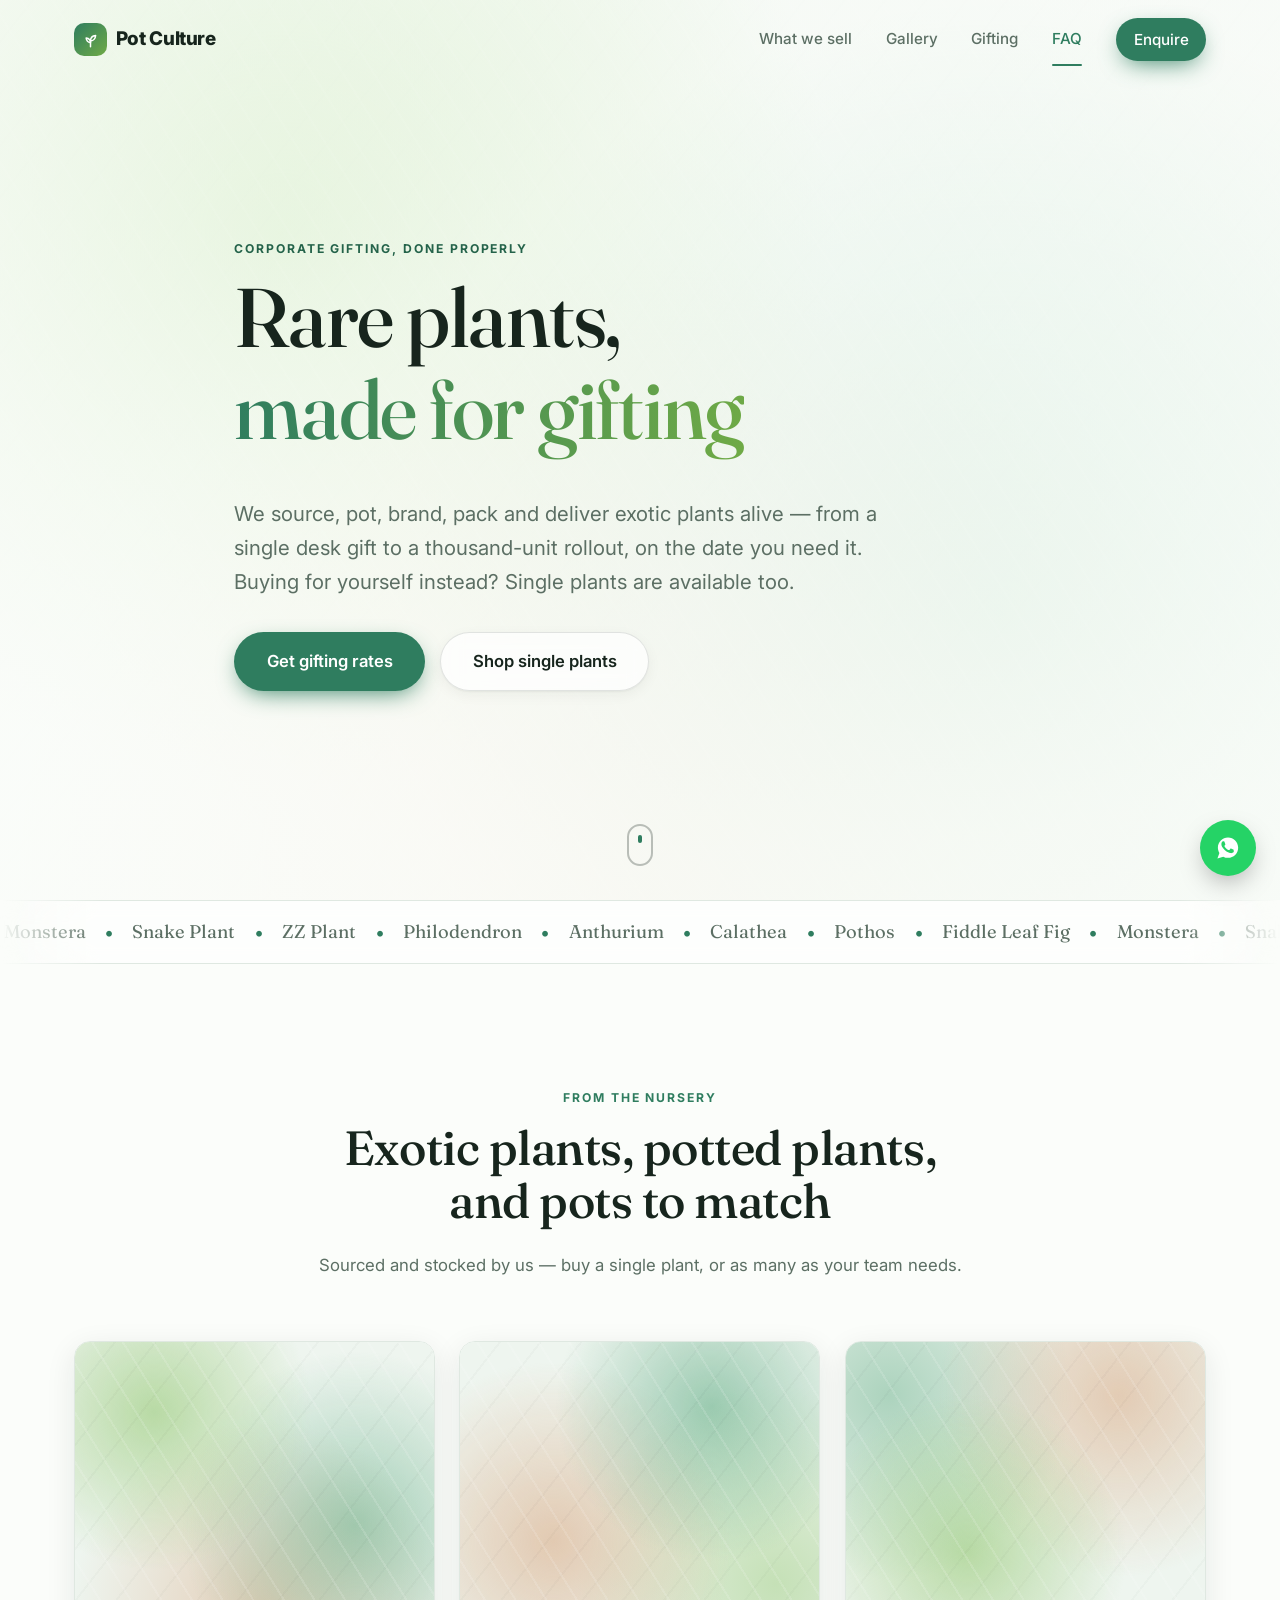
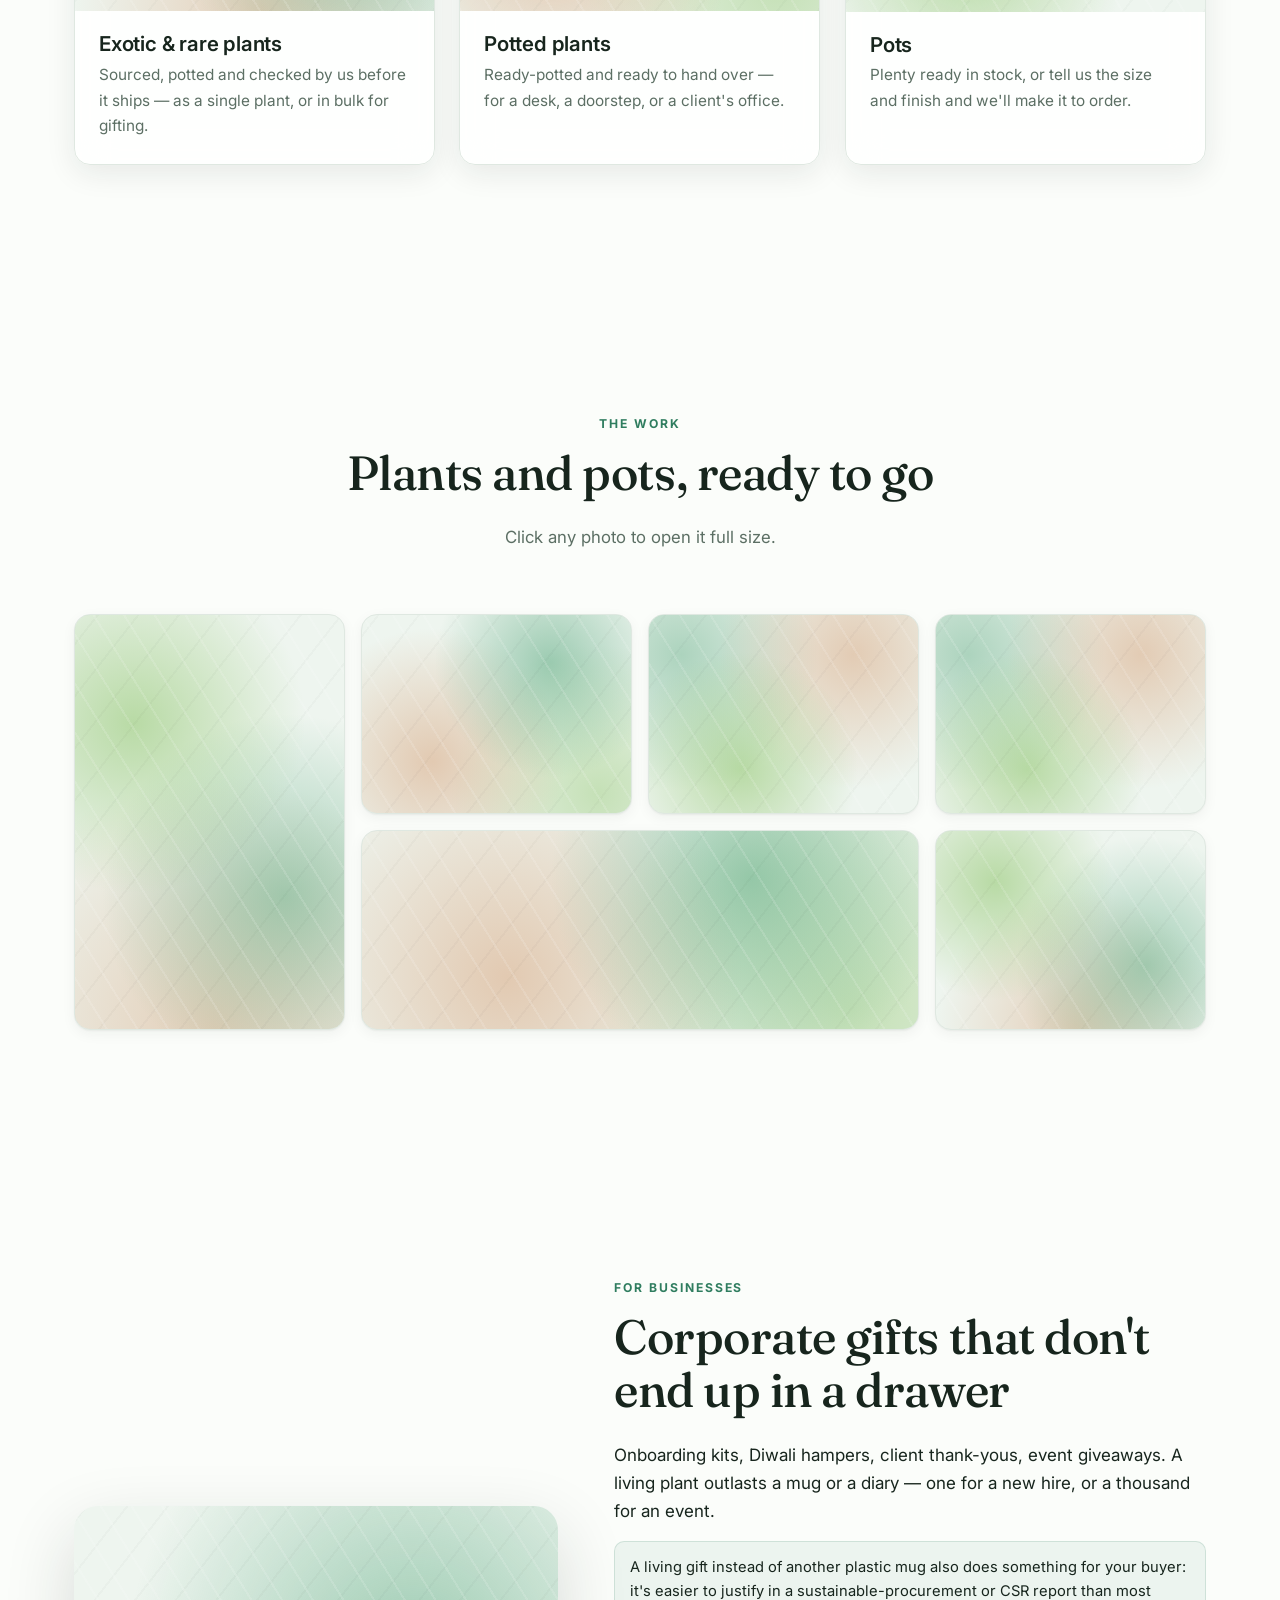
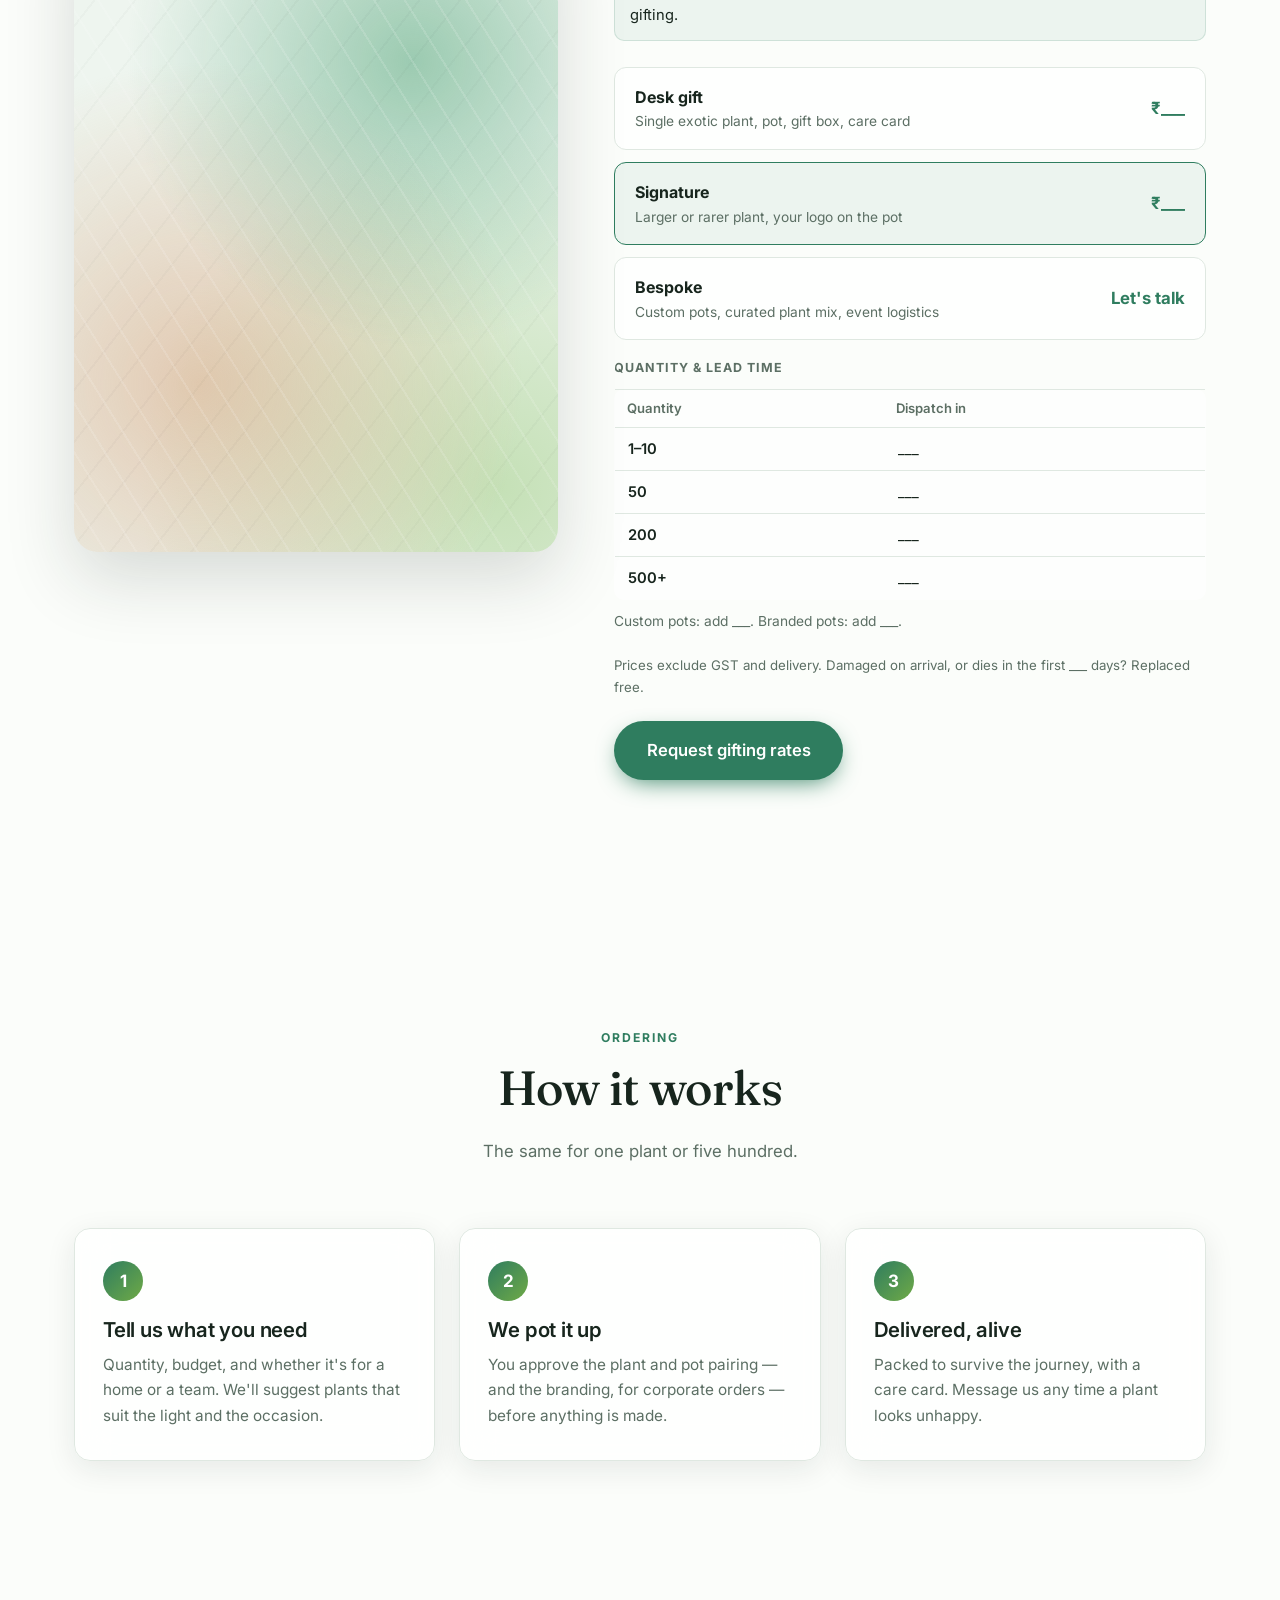
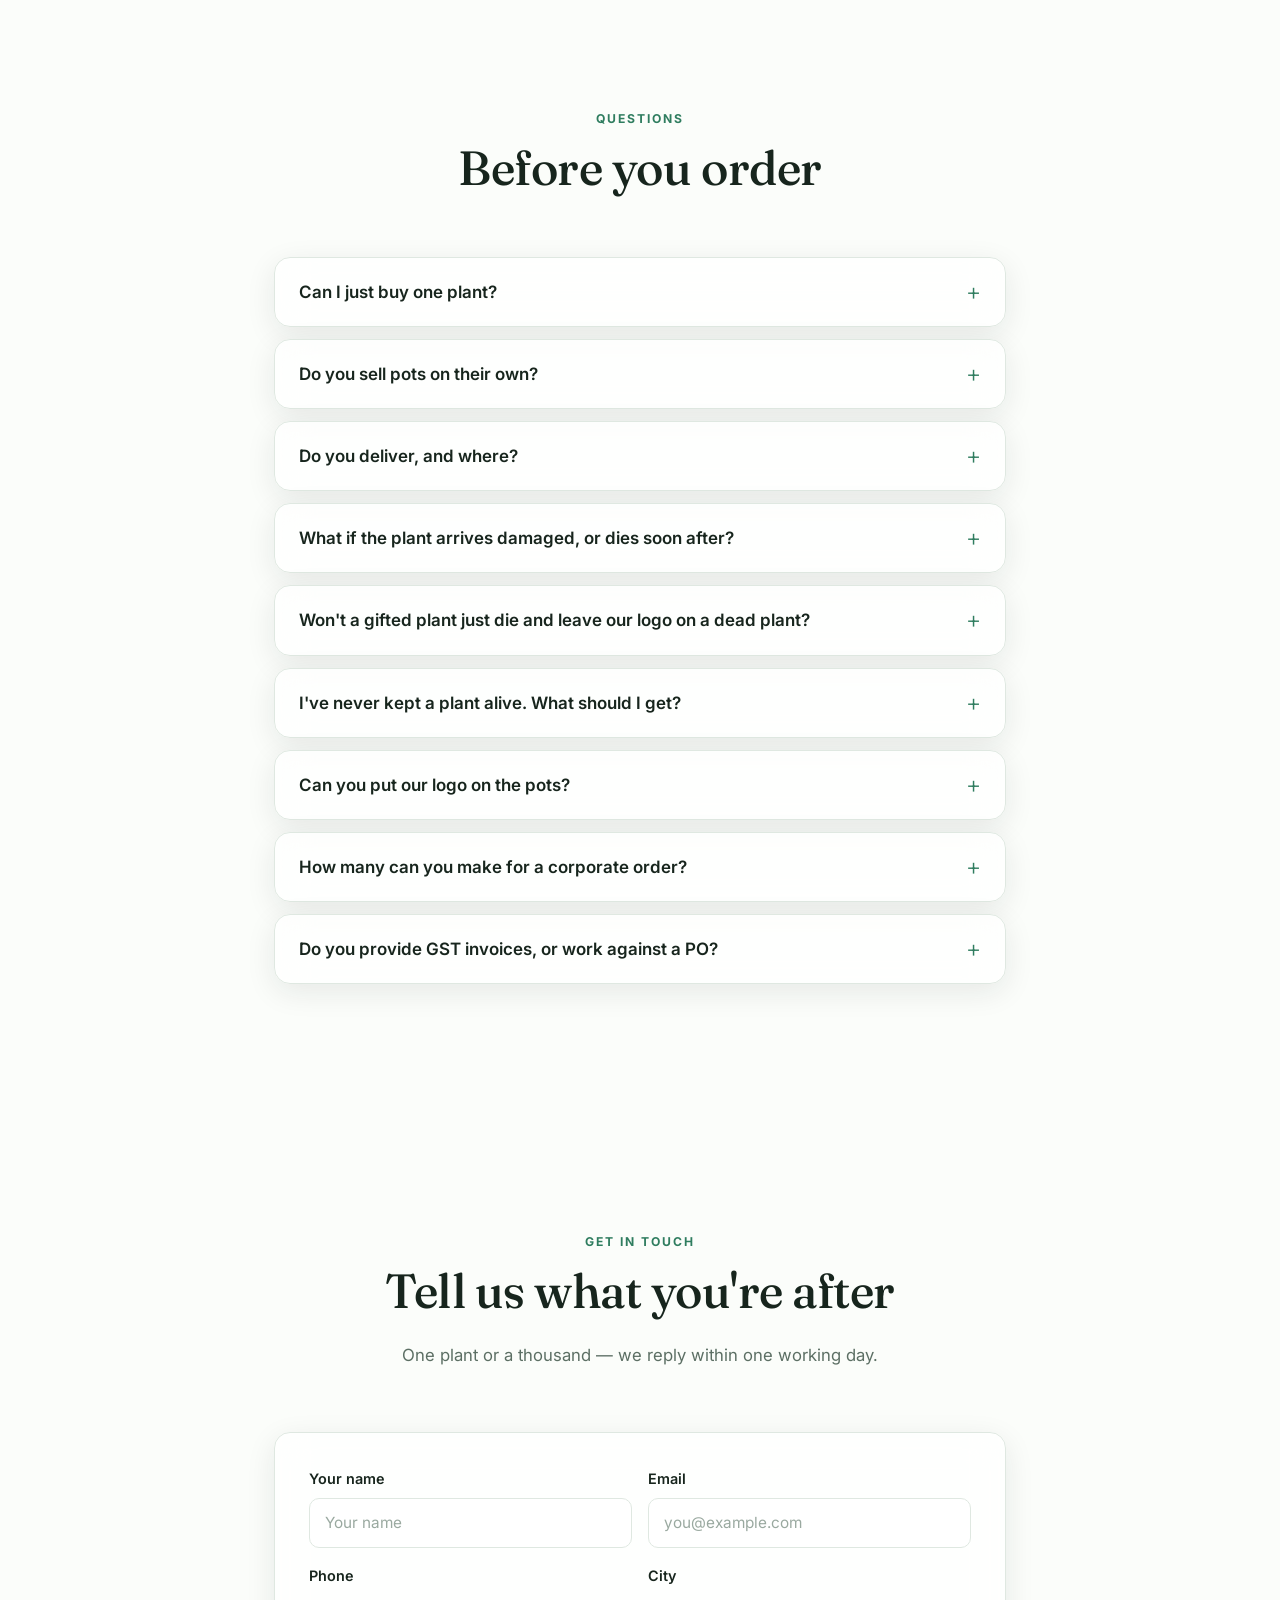
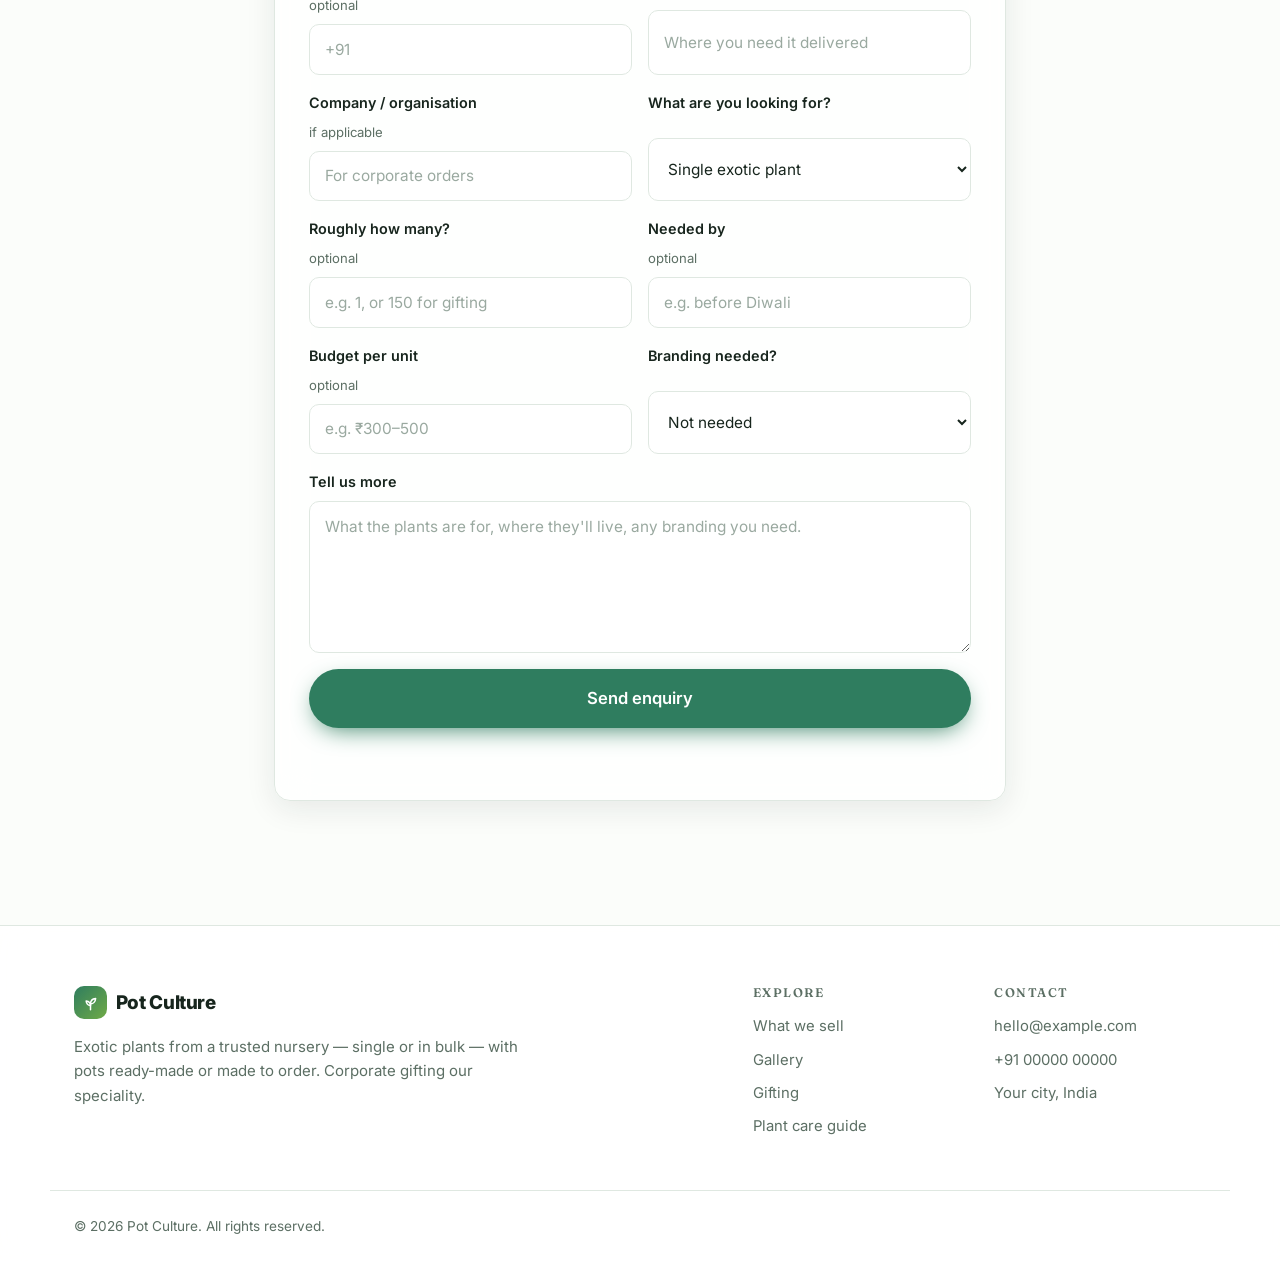
==== commit beec170c: "Address business-review Tier 1-3: form backend, real FAQ, MOQ table, WhatsApp, care page, expanded l" ====
--- a/index.html
+++ b/index.html
@@ -80,18 +80,18 @@
        ================================================== -->
   <section class="hero" id="home" data-bg="0">
     <div class="wrap hero-inner">
-      <p class="eyebrow light">Straight from the nursery</p>
+      <p class="eyebrow light">Corporate gifting, done properly</p>
       <!-- EDIT #3 — your headline -->
       <h1>Rare plants,<br><span class="grad">made for gifting</span></h1>
       <p class="lede">
-        Our exotic plants come from a nursery we've partnered with for
-        years — sold single or in bulk. Choose a plant on its own, already
-        potted, or in a pot we've made for it — and we handle corporate
-        gifting from one plant to one thousand.
+        We source, pot, brand, pack and deliver exotic plants alive — from
+        a single desk gift to a thousand-unit rollout, on the date you
+        need it. Buying for yourself instead? Single plants are available
+        too.
       </p>
       <div class="hero-actions">
-        <a class="btn btn-primary btn-lg" href="#contact">Enquire now</a>
-        <a class="btn btn-glass btn-lg" href="#gallery">See the work</a>
+        <a class="btn btn-primary btn-lg" href="#gifting">Get gifting rates</a>
+        <a class="btn btn-glass btn-lg" href="#shop">Shop single plants</a>
       </div>
     </div>
 
@@ -122,19 +122,11 @@
     </div>
   </div>
 
-  <!-- ================= STATS ================= -->
-  <section class="strip" data-bg="1">
-    <div class="wrap strip-inner">
-      <!-- EDIT #4 — put a number in data-count and it counts up on scroll.
-           Leave the "—" and delete data-count if you'd rather not say. -->
-      <div class="stat"><b>—</b><span>Exotic plant varieties</span></div>
-      <div class="stat"><b>—</b><span>Pots in stock</span></div>
-      <div class="stat"><b>—</b><span>Corporate orders</span></div>
-      <div class="stat"><b>—</b><span>Cities delivered to</span></div>
-    </div>
-  </section>
-
-  <!-- ================= WHAT WE SELL ================= -->
+  <!-- ================= WHAT WE SELL =================
+       A stats strip (varieties / pots in stock / corporate orders /
+       cities) used to sit here. Removed rather than shown with empty
+       "—" placeholders — see README.md "Bringing back the stats strip"
+       for the exact snippet once you have real numbers. -->
   <section class="section" id="shop" data-bg="1">
     <div class="wrap">
       <div class="section-head reveal">
@@ -149,7 +141,7 @@
         <article class="feature reveal">
           <div class="ph ph-a frame"><img data-photo src="assets/img/grow-1.jpg" alt="Exotic plants from the nursery"></div>
           <h3>Exotic &amp; rare plants</h3>
-          <p>Sourced from a nursery we've partnered with for years. Buy a single plant, or in bulk for gifting.</p>
+          <p>Sourced, potted and checked by us before it ships — as a single plant, or in bulk for gifting.</p>
         </article>
         <article class="feature reveal">
           <div class="ph ph-b frame"><img data-photo src="assets/img/grow-2.jpg" alt="Potted plants ready to gift or display"></div>
@@ -221,6 +213,9 @@
           A living plant outlasts a mug or a diary — one for a new hire,
           or a thousand for an event.
         </p>
+        <!-- EDIT #7a — delete this line if ESG reporting genuinely isn't
+             a reason your corporate buyers choose you. -->
+        <p class="sub esg-line">A living gift instead of another plastic mug also does something for your buyer: it's easier to justify in a sustainable-procurement or CSR report than most gifting.</p>
 
         <!-- EDIT #7 — YOUR PRICES. These read ₹___ on purpose: a blank is
              honest, an invented price is not. Fill them in, or delete the
@@ -239,9 +234,31 @@
             <em class="tier-price">Let's talk</em>
           </li>
         </ul>
+
+        <!-- EDIT #7b — YOUR REAL LEAD TIMES. Same rule as the prices above:
+             a blank "___" is honest, a guessed number is not. This table is
+             what a corporate buyer checks before they even open the enquiry
+             form — worth filling in first. -->
+        <div class="moq-wrap">
+          <table class="moq-table">
+            <caption>Quantity &amp; lead time</caption>
+            <thead>
+              <tr><th scope="col">Quantity</th><th scope="col">Dispatch in</th></tr>
+            </thead>
+            <tbody>
+              <tr><th scope="row">1–10</th><td>___</td></tr>
+              <tr><th scope="row">50</th><td>___</td></tr>
+              <tr><th scope="row">200</th><td>___</td></tr>
+              <tr><th scope="row">500+</th><td>___</td></tr>
+            </tbody>
+          </table>
+          <p class="moq-note">Custom pots: add ___. Branded pots: add ___.</p>
+        </div>
+
         <p class="fineprint">
           <!-- EDIT #8 — your real terms -->
-          Prices exclude GST and delivery. Minimums and lead times depend on quantity — ask us.
+          Prices exclude GST and delivery. Damaged on arrival, or dies in the
+          first ___ days? Replaced free.
         </p>
         <a class="btn btn-primary btn-lg" href="#contact">Request gifting rates</a>
       </div>
@@ -283,7 +300,9 @@
         <p class="eyebrow">Questions</p>
         <h2>Before you order</h2>
       </div>
-      <!-- EDIT #9 — answer these the way you'd answer on the phone. -->
+      <!-- EDIT #9 — every ___ below is a real fact only you have. Fill
+           each one in before this goes in front of a real customer —
+           see the Tier-1 checklist in README.md. -->
       <div class="faq reveal">
         <details>
           <summary>Can I just buy one plant?</summary>
@@ -295,23 +314,31 @@
         </details>
         <details>
           <summary>Do you deliver, and where?</summary>
-          <p>List the cities you deliver to and what it costs. If it's local delivery or pickup only, say so plainly — people would rather know now.</p>
-        </details>
-        <details>
-          <summary>What if the plant arrives damaged?</summary>
-          <p>State your real replacement policy. A clear promise here removes the main reason people hesitate to buy plants online.</p>
+          <p>We currently deliver to ___. Delivery costs ___ and takes ___.</p>
+        </details>
+        <details>
+          <summary>What if the plant arrives damaged, or dies soon after?</summary>
+          <p>Damaged on arrival, or dies within the first ___ days? Replaced free, no argument.</p>
+        </details>
+        <details>
+          <summary>Won't a gifted plant just die and leave our logo on a dead plant?</summary>
+          <p>That's the actual risk with living gifts, so for bulk and corporate orders we only offer hardy, low-maintenance species — not anything delicate. Every order ships with a printed care card and a link to our <a href="care.html">care guide</a>, and you can message us afterwards if a recipient has a question.</p>
+        </details>
+        <details>
+          <summary>I've never kept a plant alive. What should I get?</summary>
+          <p>A ZZ plant, a snake plant, or pothos — all three tolerate low light, need watering roughly every one to two weeks, and are genuinely hard to kill by neglect.</p>
         </details>
         <details>
           <summary>Can you put our logo on the pots?</summary>
-          <p>Yes — on the pot or the gift tag. Give your minimum quantity for branded pots and the lead time you need.</p>
+          <p>Yes — tell us your logo and where you'd like it (the pot, a tag, or the packaging) and we'll confirm how and what it costs.</p>
         </details>
         <details>
           <summary>How many can you make for a corporate order?</summary>
-          <p>Give a real range and lead time. Every gifting buyer asks this first, and a straight answer wins the enquiry.</p>
-        </details>
-        <details>
-          <summary>I've never kept a plant alive. What should I get?</summary>
-          <p>Name two or three genuinely hard-to-kill plants you stock. This is where you win customers who think they can't.</p>
+          <p>From a single desk gift to a full rollout — see quantities and dispatch times in the table above, or just tell us the number in the enquiry form.</p>
+        </details>
+        <details>
+          <summary>Do you provide GST invoices, or work against a PO?</summary>
+          <p>Mention it in your enquiry and we'll confirm GST invoicing, PO-based ordering, and payment terms as part of the quote.</p>
         </details>
       </div>
     </div>
@@ -326,6 +353,10 @@
         <p class="sub">One plant or a thousand — we reply within one working day.</p>
       </div>
 
+      <!-- Note on field names: the hidden honeypot below is deliberately
+           called "company" (bots fill every field they see, humans never
+           see this one) — the real business-name field is named "org" so
+           the two never collide. -->
       <form class="form card reveal" id="leadForm" novalidate>
         <div class="row">
           <label>Your name<input type="text" name="name" required autocomplete="name" placeholder="Your name"></label>
@@ -333,6 +364,10 @@
         </div>
         <div class="row">
           <label>Phone <span class="opt">optional</span><input type="tel" name="phone" autocomplete="tel" placeholder="+91"></label>
+          <label>City<input type="text" name="city" required autocomplete="address-level2" placeholder="Where you need it delivered"></label>
+        </div>
+        <div class="row">
+          <label>Company / organisation <span class="opt">if applicable</span><input type="text" name="org" autocomplete="organization" placeholder="For corporate orders"></label>
           <label>What are you looking for?
             <select name="interest">
               <option>Single exotic plant</option>
@@ -346,6 +381,17 @@
         <div class="row">
           <label>Roughly how many? <span class="opt">optional</span><input type="text" name="quantity" placeholder="e.g. 1, or 150 for gifting"></label>
           <label>Needed by <span class="opt">optional</span><input type="text" name="deadline" placeholder="e.g. before Diwali"></label>
+        </div>
+        <div class="row">
+          <label>Budget per unit <span class="opt">optional</span><input type="text" name="budget" placeholder="e.g. ₹300–500"></label>
+          <label>Branding needed?
+            <select name="branding">
+              <option>Not needed</option>
+              <option>Logo on the pot</option>
+              <option>Logo on a tag / packaging</option>
+              <option>Not sure yet</option>
+            </select>
+          </label>
         </div>
         <label>Tell us more
           <textarea name="message" rows="5" required placeholder="What the plants are for, where they'll live, any branding you need."></textarea>
@@ -367,6 +413,19 @@
      hides once the real contact form is on screen. Gives phone visitors a
      one-thumb way to reach the form at all times. -->
 <a class="mobile-cta" id="mobileCta" href="#contact">Enquire now</a>
+
+<!-- WhatsApp floating button — this one number matters more than any other
+     line on this page. EDIT #11 — replace 91XXXXXXXXXX with your real
+     WhatsApp number (country code, no + or spaces, e.g. 919876543210). The
+     button works and looks normal with the placeholder still in it, but it
+     opens WhatsApp to nobody until you swap in a real number. -->
+<a class="whatsapp-fab" id="whatsappFab"
+   href="https://wa.me/91XXXXXXXXXX?text=Hi%2C%20I%27m%20looking%20for%20corporate%20gifting"
+   target="_blank" rel="noopener" aria-label="Chat on WhatsApp">
+  <svg viewBox="0 0 32 32" width="26" height="26" fill="currentColor" aria-hidden="true">
+    <path d="M16.03 3C9.14 3 3.55 8.58 3.55 15.45c0 2.42.68 4.68 1.86 6.6L3 29l7.15-2.35a12.4 12.4 0 0 0 5.88 1.5h.01c6.88 0 12.47-5.58 12.47-12.45C28.51 8.58 22.92 3 16.03 3Zm7.32 17.4c-.31.87-1.6 1.63-2.6 1.85-.7.15-1.6.27-4.66-.99-3.91-1.62-6.43-5.6-6.63-5.86-.19-.27-1.59-2.12-1.59-4.04 0-1.93.99-2.87 1.35-3.26.31-.34.68-.42.9-.42.23 0 .46.002.66.012.21.01.5-.08.78.6.31.75 1.05 2.58 1.14 2.77.1.19.16.42.03.68-.13.27-.19.43-.38.66-.19.23-.4.51-.57.68-.19.19-.39.4-.17.78.23.38 1 1.65 2.15 2.67 1.48 1.32 2.72 1.73 3.1 1.92.38.19.6.16.83-.1.23-.27.97-1.13 1.23-1.52.25-.38.5-.32.85-.19.34.13 2.17 1.02 2.55 1.21.38.19.63.28.72.44.1.15.1.87-.2 1.75Z"/>
+  </svg>
+</a>
 
 <!-- A small label that follows the cursor over the gallery. Desktop only —
      hidden automatically on touch devices. -->
@@ -407,10 +466,11 @@
         <a href="#shop">What we sell</a>
         <a href="#gallery">Gallery</a>
         <a href="#gifting">Gifting</a>
+        <a href="care.html">Plant care guide</a>
       </div>
       <div>
         <h4>Contact</h4>
-        <!-- EDIT #10 — your real email, phone and city. These reach nobody. -->
+        <!-- EDIT #12 — your real email, phone and city. These reach nobody. -->
         <a href="mailto:hello@example.com">hello@example.com</a>
         <a href="tel:+910000000000">+91 00000 00000</a>
         <span>Your city, India</span>
--- a/assets/css/style.css
+++ b/assets/css/style.css
@@ -250,6 +250,17 @@
 .tiers span{display:block;font-size:.86rem;color:var(--ink-soft)}
 .tiers em{font-style:normal;font-weight:700;font-size:1.05rem;white-space:nowrap;color:var(--brand)}
 .fineprint{font-size:.83rem;color:var(--ink-soft);margin:0 0 22px}
+
+.esg-line{font-size:.92rem;padding:.85em 1em;border-radius:10px;background:rgba(47,125,95,.07);border:1px solid rgba(47,125,95,.16)}
+
+.moq-wrap{margin:0 0 22px}
+.moq-table{width:100%;border-collapse:collapse;font-size:.92rem;background:rgba(255,255,255,.6);border:1px solid var(--line);border-radius:10px;overflow:hidden}
+.moq-table caption{text-align:left;font-size:.78rem;font-weight:700;letter-spacing:.08em;text-transform:uppercase;color:var(--ink-soft);padding:0 0 10px}
+.moq-table th,.moq-table td{padding:.6em .9em;text-align:left;border-bottom:1px solid var(--line)}
+.moq-table thead th{color:var(--ink-soft);font-weight:600;font-size:.82rem}
+.moq-table tbody tr:last-child th,.moq-table tbody tr:last-child td{border-bottom:0}
+.moq-table tbody th{font-weight:600}
+.moq-note{font-size:.86rem;color:var(--ink-soft);margin:10px 0 0}
 
 /* ---------- steps ---------- */
 .steps{display:grid;grid-template-columns:repeat(3,1fr);gap:24px}
@@ -362,7 +373,7 @@
   .bg-layer.on{opacity:1}
 }
 @media print{
-  .site-header,.burger,.bg-stage,.progress,.scroll-cue,.lightbox,.btn,.marquee,.mobile-cta,.cursor-chip{display:none!important}
+  .site-header,.burger,.bg-stage,.progress,.scroll-cue,.lightbox,.btn,.marquee,.mobile-cta,.cursor-chip,.whatsapp-fab{display:none!important}
   body{font-size:12pt;color:#000;background:#fff;opacity:1}
   .card,.feature,.step,.faq details,.form{background:none;box-shadow:none;border-color:#ccc;backdrop-filter:none}
   .section{padding:16pt 0;break-inside:avoid}
@@ -420,6 +431,18 @@
 .mobile-cta.show{transform:translateY(0)}
 @media (max-width:760px){.mobile-cta{display:block}}
 
+/* ---------- WhatsApp floating button ---------- */
+.whatsapp-fab{
+  position:fixed;right:24px;bottom:24px;z-index:151;
+  display:grid;place-items:center;width:56px;height:56px;border-radius:50%;
+  background:#25d366;color:#fff;box-shadow:0 10px 28px -8px rgba(0,0,0,.4);
+  transition:transform .2s ease, box-shadow .2s ease;
+}
+.whatsapp-fab:hover{transform:scale(1.07);color:#fff;text-decoration:none;box-shadow:0 14px 34px -8px rgba(0,0,0,.45)}
+/* Sits above the sticky mobile enquiry bar rather than under it, since the
+   bar can slide in independently as you scroll. */
+@media (max-width:760px){.whatsapp-fab{right:16px;bottom:86px;width:50px;height:50px}}
+
 /* ---------- gallery cursor chip ---------- */
 .cursor-chip{
   position:fixed;top:0;left:0;z-index:260;pointer-events:none;
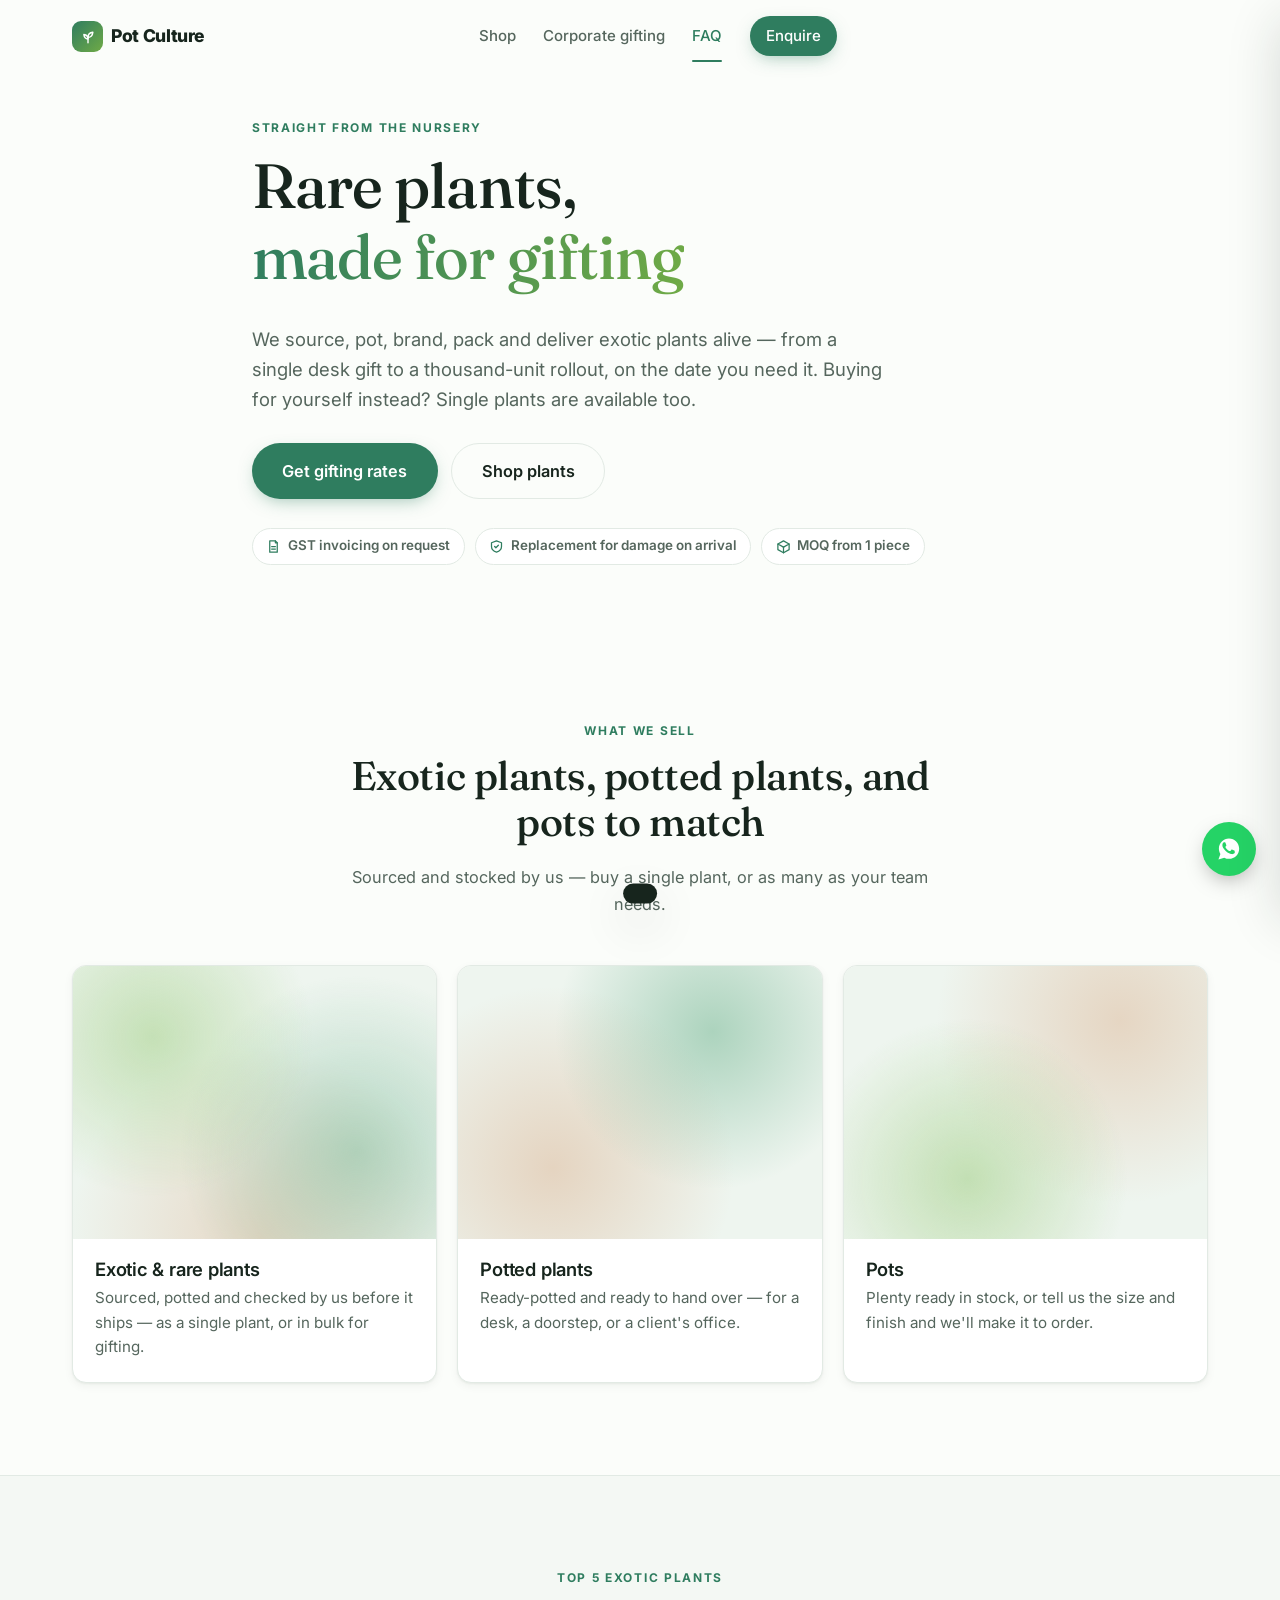
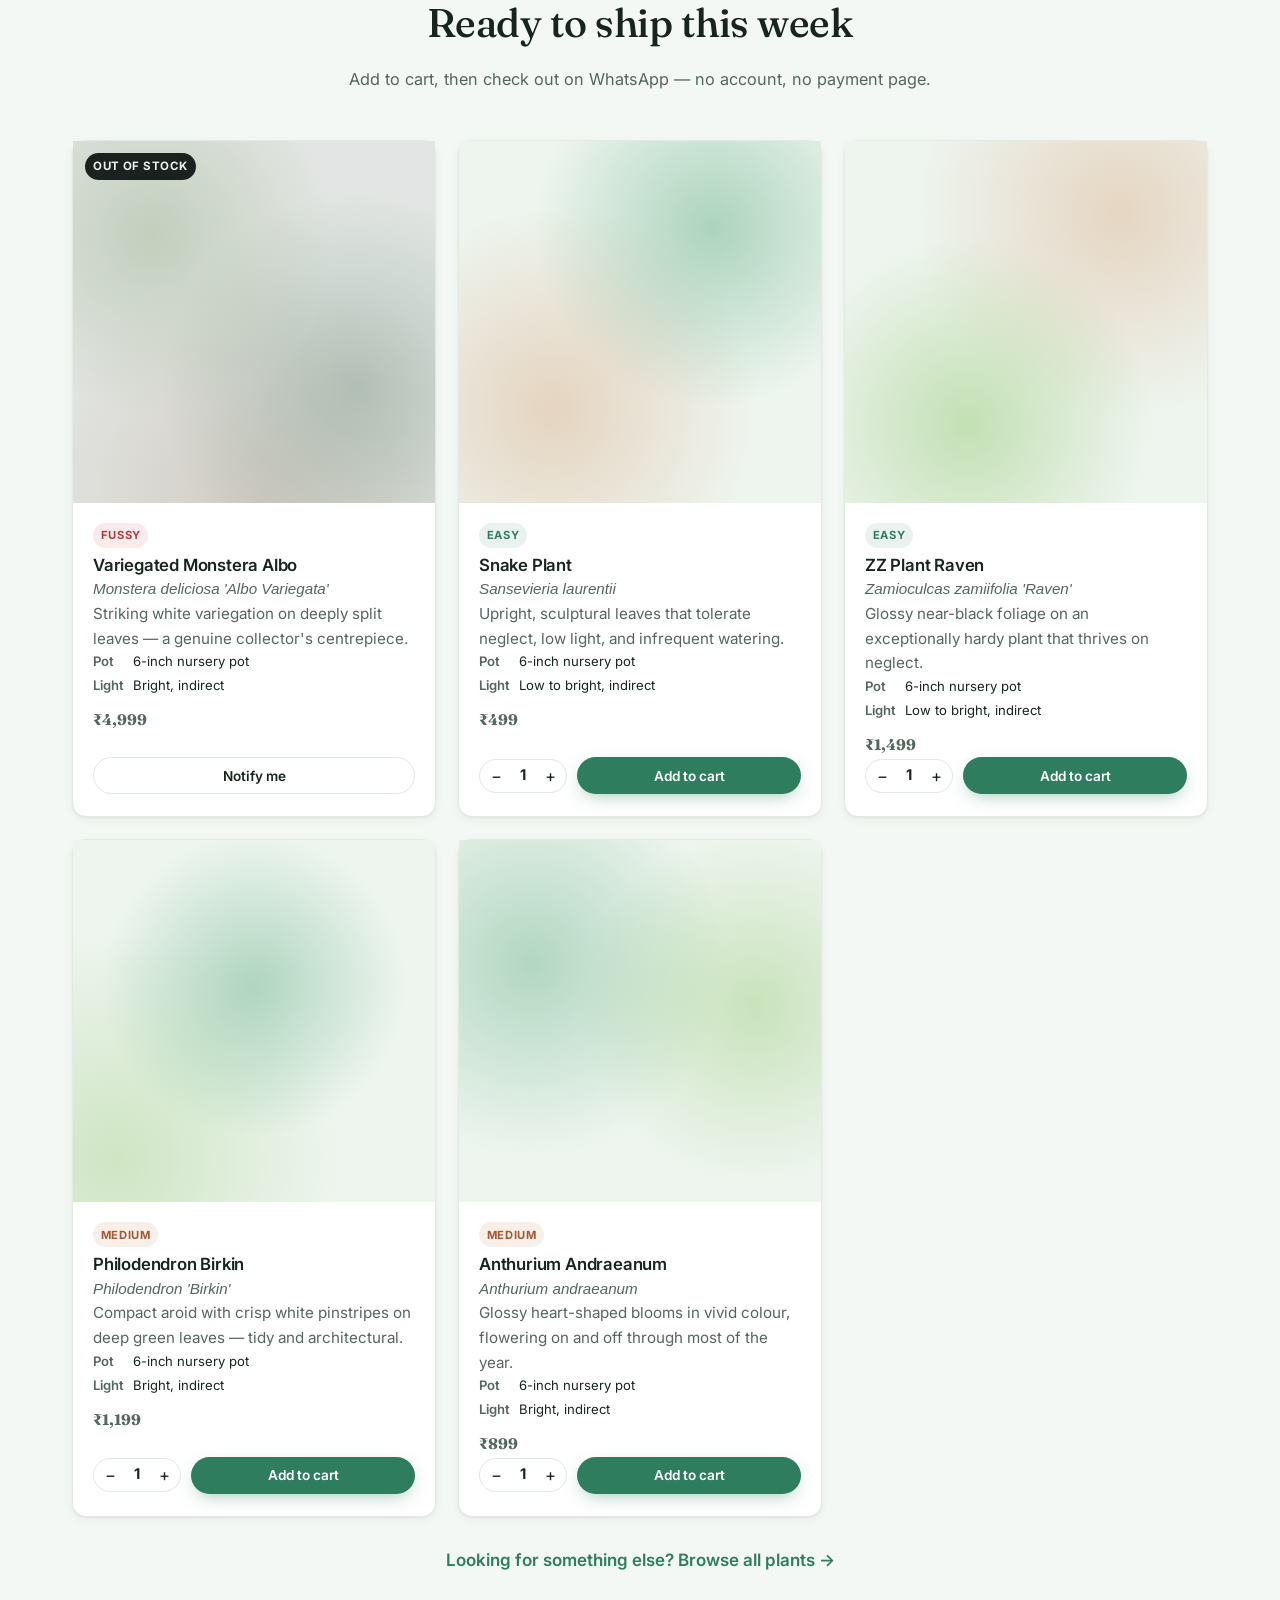
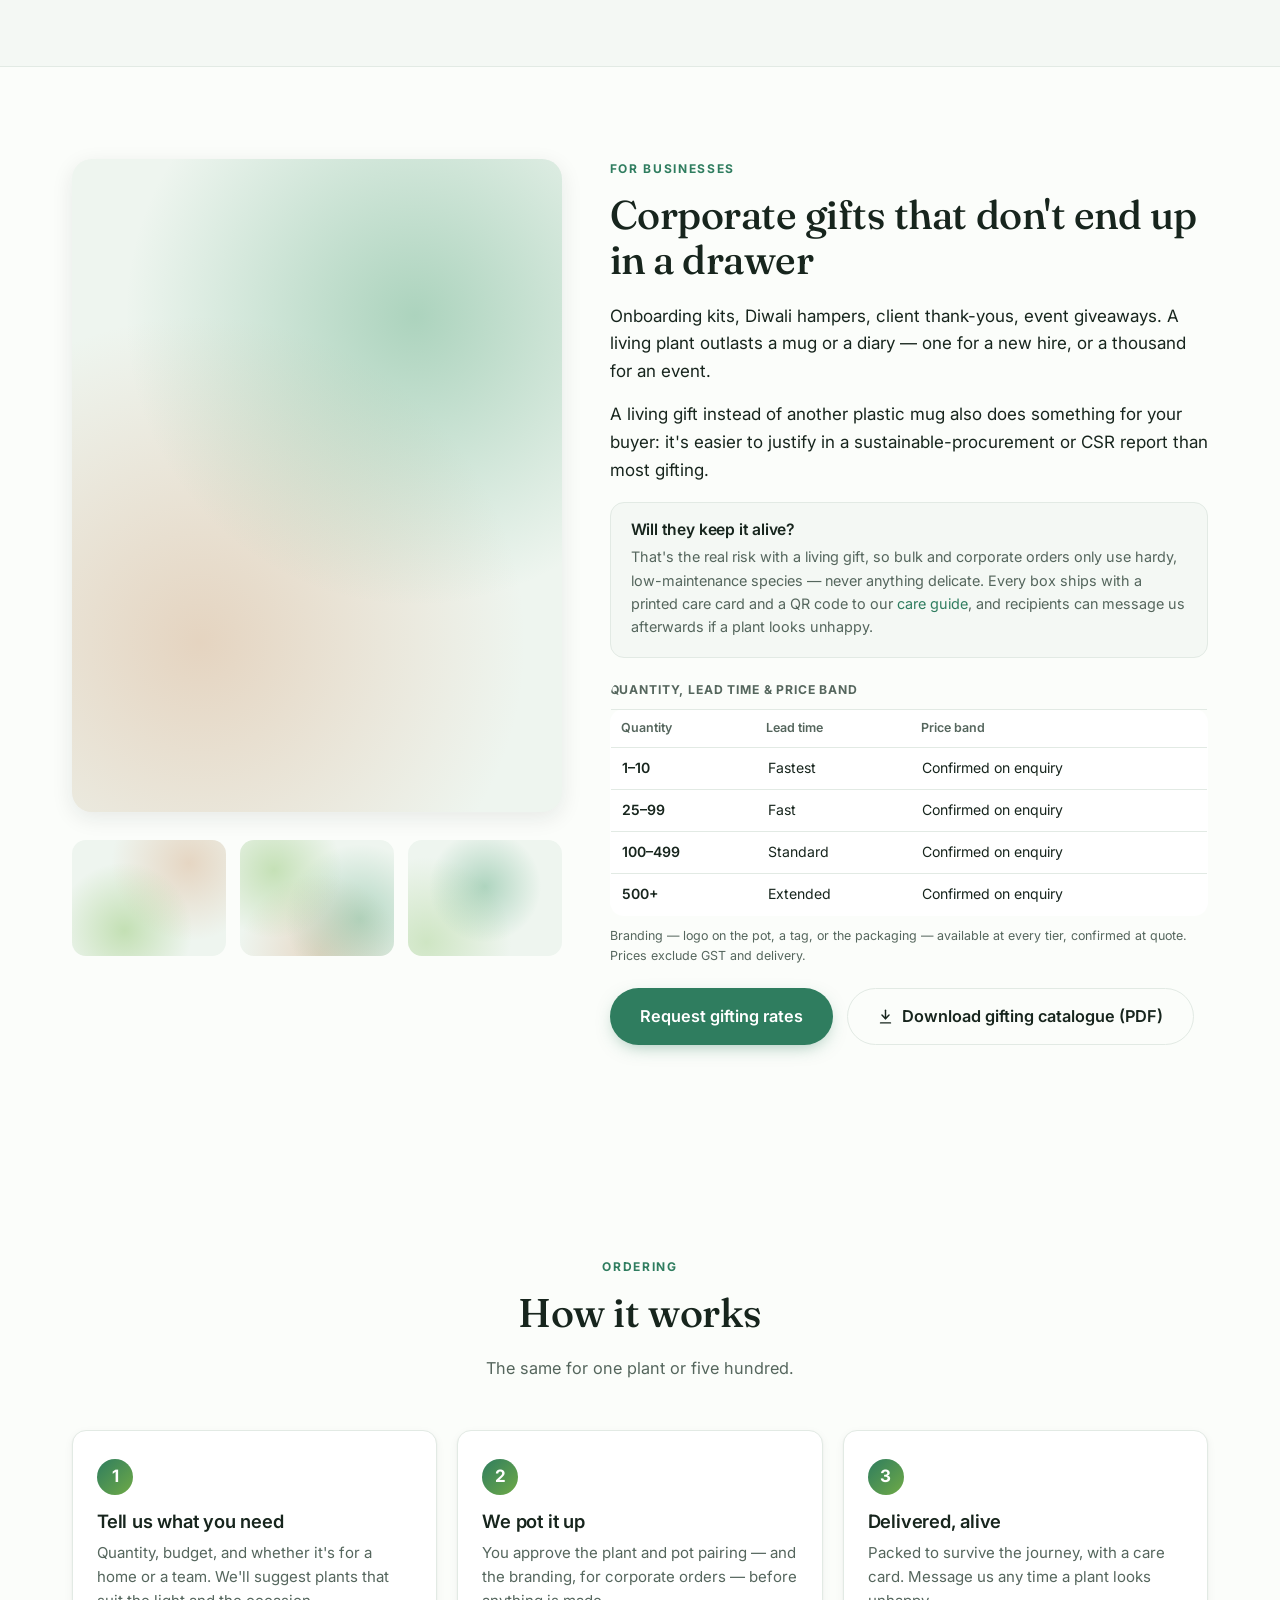
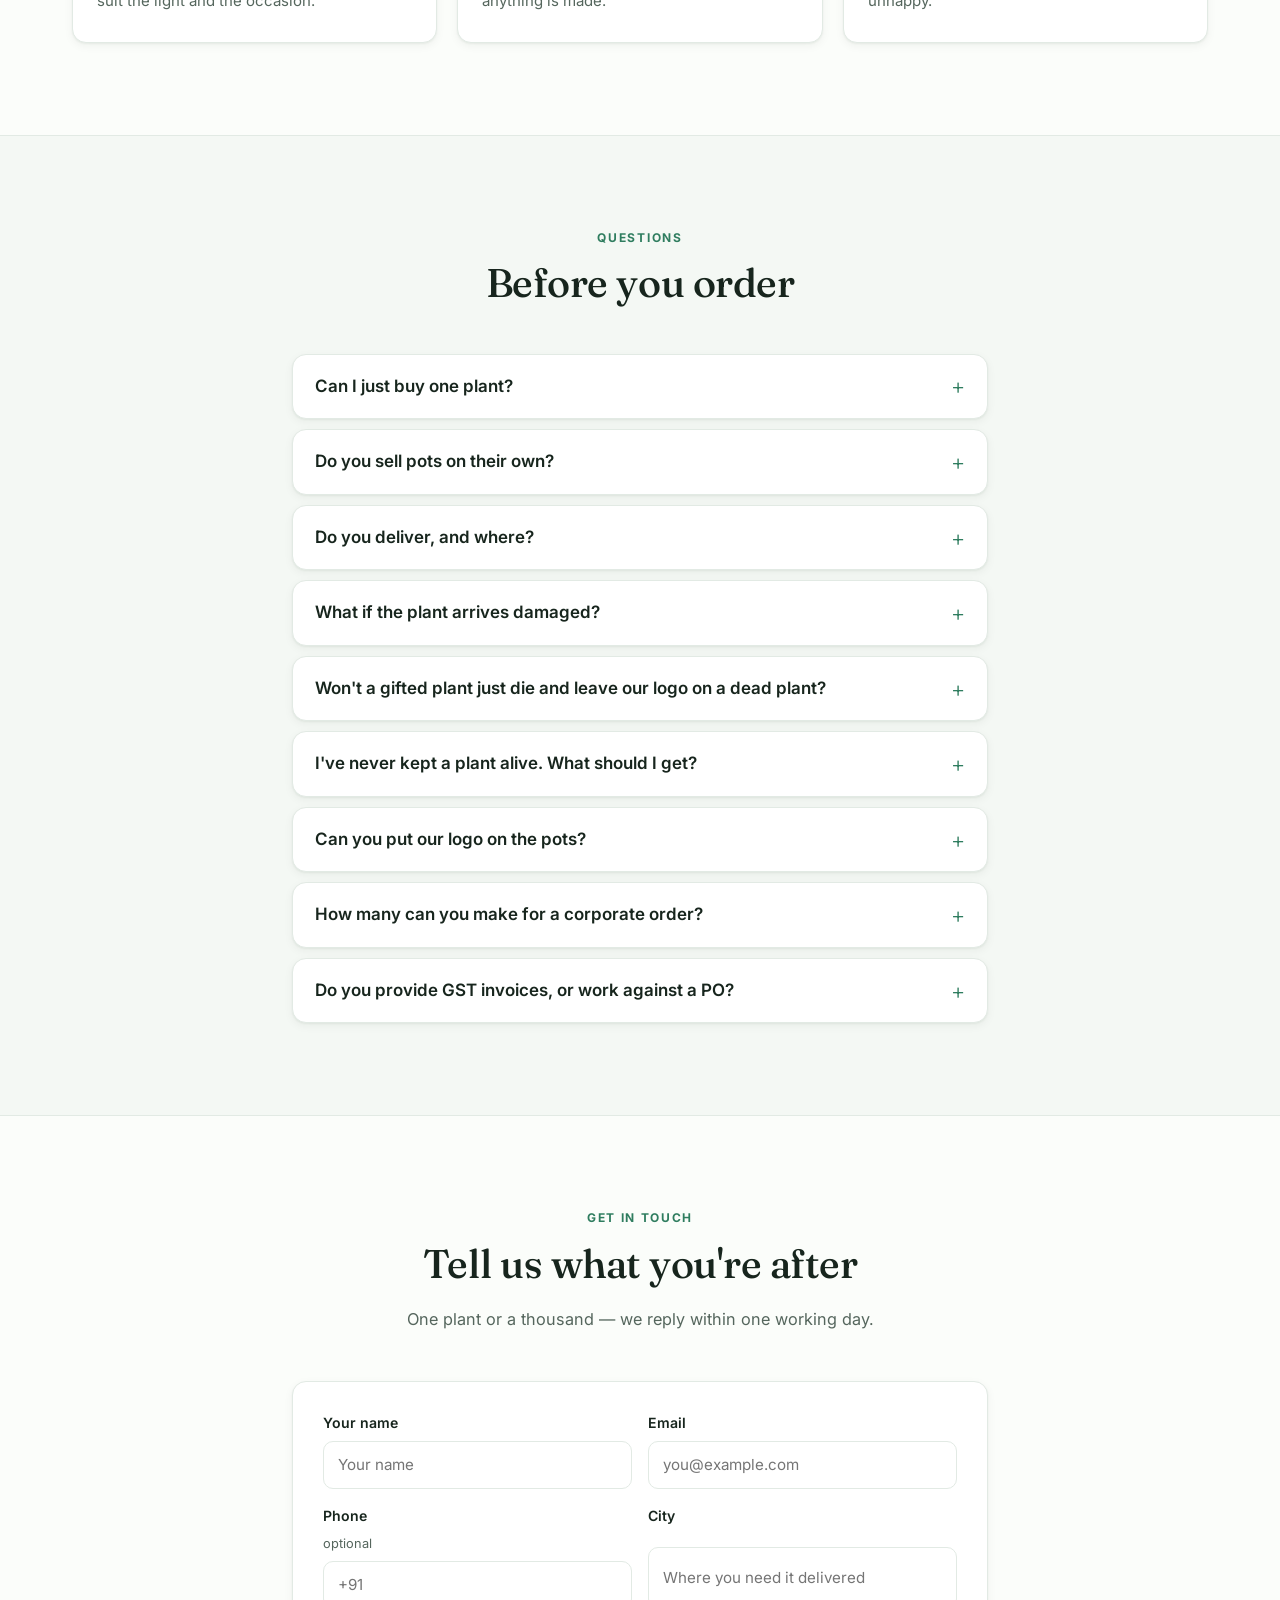
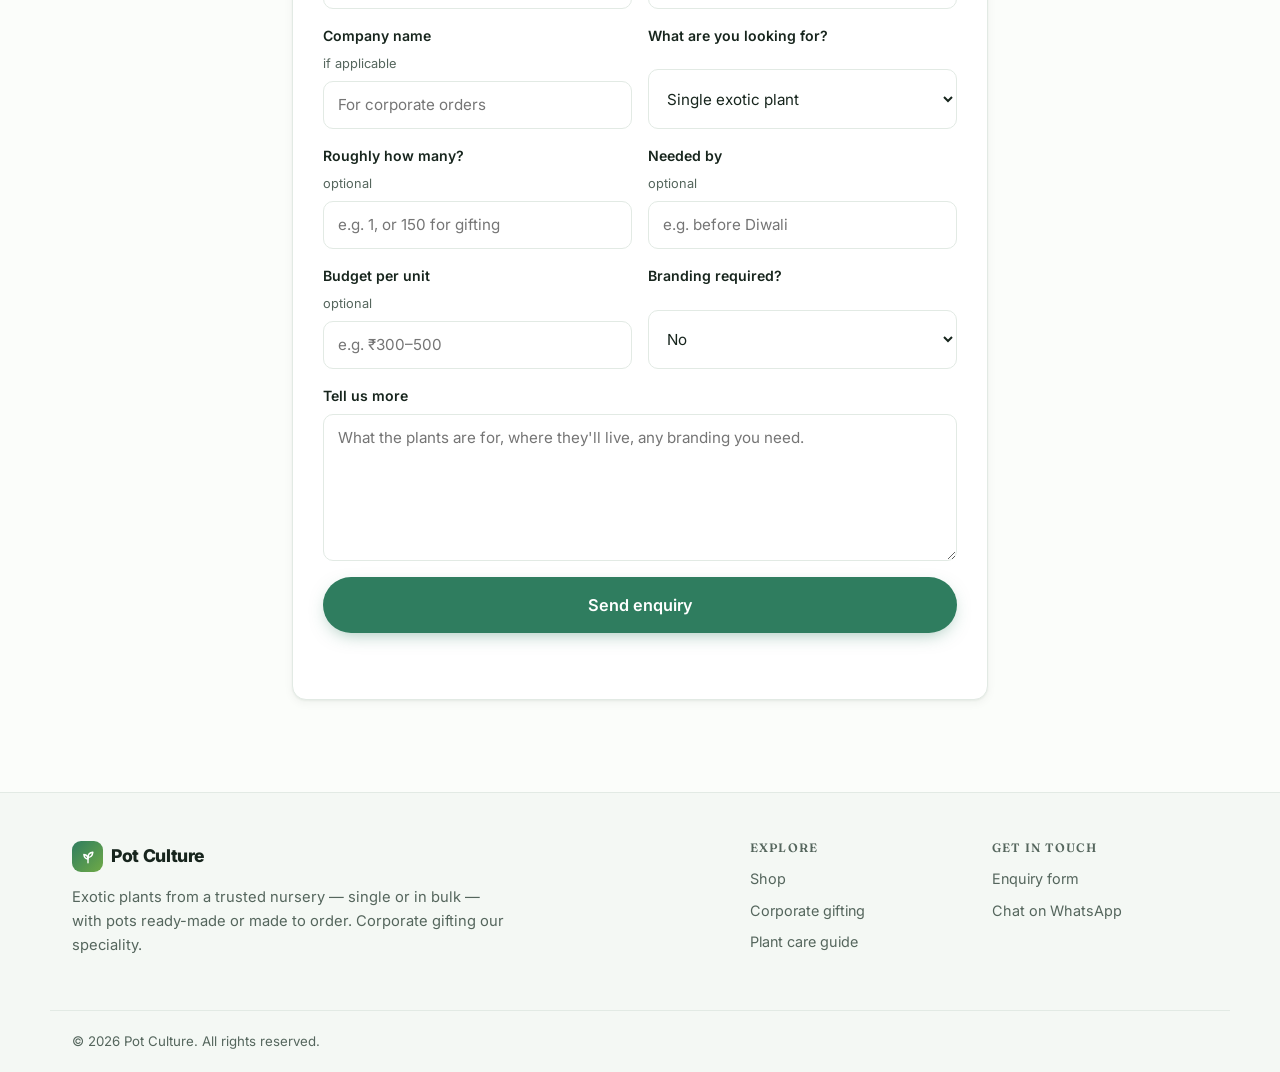
==== commit be97bf07: "Rebuild: working shop + cart with WhatsApp checkout, per full rebuild spec Full rebuild against a de" ====
--- a/index.html
+++ b/index.html
@@ -25,23 +25,7 @@
 
 <div class="progress" id="progress" aria-hidden="true"></div>
 <a class="skip-link" href="#main">Skip to content</a>
-
-<!-- ============================================================
-     THE LIVING BACKGROUND
-     One fixed layer behind the whole page. As you scroll into each
-     section — up or down — the background crossfades to that
-     section's photo. Drop files at assets/img/bg-1.jpg … bg-5.jpg
-     (see assets/img/README.md). Until then each layer renders as
-     designed artwork, so nothing looks broken.
-     ============================================================ -->
-<div class="bg-stage" id="bgStage" aria-hidden="true">
-  <div class="bg-layer ph ph-a on"><img data-photo src="assets/img/bg-1.jpg" alt=""></div>
-  <div class="bg-layer ph ph-b"><img data-photo src="assets/img/bg-2.jpg" alt=""></div>
-  <div class="bg-layer ph ph-c"><img data-photo src="assets/img/bg-3.jpg" alt=""></div>
-  <div class="bg-layer ph ph-d"><img data-photo src="assets/img/bg-4.jpg" alt=""></div>
-  <div class="bg-layer ph ph-e"><img data-photo src="assets/img/bg-5.jpg" alt=""></div>
-  <div class="bg-scrim"></div>
-</div>
+<div class="visually-hidden" id="cartAnnounce" aria-live="polite"></div>
 
 <!-- ================= HEADER ================= -->
 <header class="site-header" id="header">
@@ -58,29 +42,33 @@
 
     <nav class="nav" id="nav" aria-label="Main">
       <span class="nav-indicator" id="navIndicator" aria-hidden="true"></span>
-      <a href="#shop">What we sell</a>
-      <a href="#gallery">Gallery</a>
-      <a href="#gifting">Gifting</a>
+      <a href="#shop">Shop</a>
+      <a href="#gifting">Corporate gifting</a>
       <a href="#faq">FAQ</a>
       <a class="btn btn-primary btn-sm nav-cta" href="#contact">Enquire</a>
     </nav>
 
-    <button class="burger" id="burger" aria-label="Open menu" aria-expanded="false" aria-controls="nav">
-      <span></span><span></span><span></span>
-    </button>
+    <div class="header-actions">
+      <button type="button" class="cart-btn" id="cartButton" aria-haspopup="dialog" aria-controls="cartDrawer">
+        <svg viewBox="0 0 24 24" fill="none" stroke="currentColor" stroke-width="2" stroke-linecap="round" stroke-linejoin="round" aria-hidden="true"><circle cx="9" cy="21" r="1"/><circle cx="20" cy="21" r="1"/><path d="M1 1h4l2.7 13.4a2 2 0 0 0 2 1.6h9.7a2 2 0 0 0 2-1.6L23 6H6"/></svg>
+        <span class="cart-label">Cart</span>
+        <span class="visually-hidden">, </span>
+        <span id="cartCount">0</span>
+        <span class="visually-hidden"> items</span>
+      </button>
+      <button class="burger" id="burger" aria-label="Open menu" aria-expanded="false" aria-controls="nav">
+        <span></span><span></span><span></span>
+      </button>
+    </div>
   </div>
 </header>
 
 <main id="main">
 
-  <!-- ================= CINEMATIC HERO =================
-       Three photos crossfade with a slow drift. Drop files at
-       assets/img/hero-1.jpg, hero-2.jpg, hero-3.jpg — see
-       assets/img/README.md for sizes. Until then you get artwork.
-       ================================================== -->
-  <section class="hero" id="home" data-bg="0">
+  <!-- ================= HERO ================= -->
+  <section class="hero" id="home">
     <div class="wrap hero-inner">
-      <p class="eyebrow light">Corporate gifting, done properly</p>
+      <p class="eyebrow">Straight from the nursery</p>
       <!-- EDIT #3 — your headline -->
       <h1>Rare plants,<br><span class="grad">made for gifting</span></h1>
       <p class="lede">
@@ -91,65 +79,40 @@
       </p>
       <div class="hero-actions">
         <a class="btn btn-primary btn-lg" href="#gifting">Get gifting rates</a>
-        <a class="btn btn-glass btn-lg" href="#shop">Shop single plants</a>
-      </div>
-    </div>
-
-    <a class="scroll-cue" href="#shop" aria-label="Scroll down"><span></span></a>
-  </section>
-
-  <!-- ================= MARQUEE ================= -->
-  <!-- EDIT #4 — swap these for the varieties you actually stock. Duplicated
-       once in the markup so the scroll loop has no visible seam. -->
-  <div class="marquee" aria-hidden="true">
-    <div class="marquee-track">
-      <span>Monstera</span><span class="dot">•</span>
-      <span>Snake Plant</span><span class="dot">•</span>
-      <span>ZZ Plant</span><span class="dot">•</span>
-      <span>Philodendron</span><span class="dot">•</span>
-      <span>Anthurium</span><span class="dot">•</span>
-      <span>Calathea</span><span class="dot">•</span>
-      <span>Pothos</span><span class="dot">•</span>
-      <span>Fiddle Leaf Fig</span><span class="dot">•</span>
-      <span>Monstera</span><span class="dot">•</span>
-      <span>Snake Plant</span><span class="dot">•</span>
-      <span>ZZ Plant</span><span class="dot">•</span>
-      <span>Philodendron</span><span class="dot">•</span>
-      <span>Anthurium</span><span class="dot">•</span>
-      <span>Calathea</span><span class="dot">•</span>
-      <span>Pothos</span><span class="dot">•</span>
-      <span>Fiddle Leaf Fig</span><span class="dot">•</span>
-    </div>
-  </div>
-
-  <!-- ================= WHAT WE SELL =================
-       A stats strip (varieties / pots in stock / corporate orders /
-       cities) used to sit here. Removed rather than shown with empty
-       "—" placeholders — see README.md "Bringing back the stats strip"
-       for the exact snippet once you have real numbers. -->
-  <section class="section" id="shop" data-bg="1">
+        <a class="btn btn-ghost btn-lg" href="#shop">Shop plants</a>
+      </div>
+      <!-- Trust bar — config'd in assets/js/main.js as TRUST_BAR, so it's
+           one array to edit rather than markup to hunt through. Only
+           claims that hold true regardless of unconfirmed specifics are
+           included by default; see the comment above TRUST_BAR. -->
+      <div class="trust-bar" id="trustBar"></div>
+    </div>
+  </section>
+
+  <!-- ================= WHAT WE SELL (overview) ================= -->
+  <section class="section" id="overview">
     <div class="wrap">
       <div class="section-head reveal">
-        <p class="eyebrow">From the nursery</p>
+        <p class="eyebrow">What we sell</p>
         <h2>Exotic plants, potted plants, and pots to match</h2>
         <p class="sub">Sourced and stocked by us — buy a single plant, or as many as your team needs.</p>
       </div>
 
-      <!-- EDIT #5 — the three things you most want to sell. Photos go at
+      <!-- EDIT #4 — the three things you most want to sell. Photos go at
            assets/img/grow-1.jpg, grow-2.jpg, grow-3.jpg -->
-      <div class="grid grid-3 editorial">
-        <article class="feature reveal">
-          <div class="ph ph-a frame"><img data-photo src="assets/img/grow-1.jpg" alt="Exotic plants from the nursery"></div>
+      <div class="grid grid-3">
+        <article class="card feature reveal">
+          <div class="ph ph-a frame"><img data-photo loading="lazy" src="assets/img/grow-1.jpg" alt="Exotic plants from the nursery"></div>
           <h3>Exotic &amp; rare plants</h3>
           <p>Sourced, potted and checked by us before it ships — as a single plant, or in bulk for gifting.</p>
         </article>
-        <article class="feature reveal">
-          <div class="ph ph-b frame"><img data-photo src="assets/img/grow-2.jpg" alt="Potted plants ready to gift or display"></div>
+        <article class="card feature reveal">
+          <div class="ph ph-b frame"><img data-photo loading="lazy" src="assets/img/grow-2.jpg" alt="Potted plants ready to gift or display"></div>
           <h3>Potted plants</h3>
           <p>Ready-potted and ready to hand over — for a desk, a doorstep, or a client's office.</p>
         </article>
-        <article class="feature reveal">
-          <div class="ph ph-c frame"><img data-photo src="assets/img/grow-3.jpg" alt="Pots ready in stock or made to order"></div>
+        <article class="card feature reveal">
+          <div class="ph ph-c frame"><img data-photo loading="lazy" src="assets/img/grow-3.jpg" alt="Pots ready in stock or made to order"></div>
           <h3>Pots</h3>
           <p>Plenty ready in stock, or tell us the size and finish and we'll make it to order.</p>
         </article>
@@ -157,52 +120,37 @@
     </div>
   </section>
 
-  <!-- ================= GALLERY ================= -->
-  <section class="section" id="gallery" data-bg="2">
+  <!-- ================= SHOP ================= -->
+  <section class="section section-alt" id="shop">
     <div class="wrap">
       <div class="section-head reveal">
-        <p class="eyebrow">The work</p>
-        <h2>Plants and pots, ready to go</h2>
-        <p class="sub">Click any photo to open it full size.</p>
-      </div>
-
-      <!-- EDIT #6 — your gallery. Photos at assets/img/shot-1.jpg … shot-6.jpg
-           Write a real caption for each — captions show in the lightbox. -->
-      <div class="gallery">
-        <figure class="shot ph ph-a tall reveal" tabindex="0" role="button" aria-label="Open photo">
-          <img data-photo src="assets/img/shot-1.jpg" alt="A pot ready in stock">
-          <figcaption>Ready in stock</figcaption>
-        </figure>
-        <figure class="shot ph ph-b reveal" tabindex="0" role="button" aria-label="Open photo">
-          <img data-photo src="assets/img/shot-2.jpg" alt="Exotic plant close up">
-          <figcaption>Variegated monstera</figcaption>
-        </figure>
-        <figure class="shot ph ph-c reveal" tabindex="0" role="button" aria-label="Open photo">
-          <img data-photo src="assets/img/shot-3.jpg" alt="Plants at the nursery">
-          <figcaption>At the nursery</figcaption>
-        </figure>
-        <figure class="shot ph ph-b wide reveal" tabindex="0" role="button" aria-label="Open photo">
-          <img data-photo src="assets/img/shot-4.jpg" alt="A corporate gifting set">
-          <figcaption>Gifting set, branded tags</figcaption>
-        </figure>
-        <figure class="shot ph ph-c reveal" tabindex="0" role="button" aria-label="Open photo">
-          <img data-photo src="assets/img/shot-5.jpg" alt="Plants on a windowsill">
-          <figcaption>Morning light, west window</figcaption>
-        </figure>
-        <figure class="shot ph ph-a reveal" tabindex="0" role="button" aria-label="Open photo">
-          <img data-photo src="assets/img/shot-6.jpg" alt="A pot made to order">
-          <figcaption>Made to order</figcaption>
-        </figure>
-      </div>
+        <p class="eyebrow">Top 5 exotic plants</p>
+        <h2>Ready to ship this week</h2>
+        <p class="sub">Add to cart, then check out on WhatsApp — no account, no payment page.</p>
+      </div>
+
+      <!-- Rendered from the PRODUCTS array in assets/js/main.js — see
+           EDIT comments there for prices, stock, and product copy. -->
+      <div class="shop-grid" id="shopGrid" aria-live="polite"></div>
+
+      <a class="browse-all" href="#contact">Looking for something else? Browse all plants →</a>
     </div>
   </section>
 
   <!-- ================= GIFTING (parallax split) ================= -->
-  <section class="section split" id="gifting" data-bg="3">
+  <section class="section split" id="gifting">
     <div class="wrap split-inner">
       <div class="split-media reveal">
         <div class="ph ph-b frame tall-media">
-          <img data-photo data-parallax="34" src="assets/img/gifting.jpg" alt="Branded plant gifts packed for a corporate order">
+          <img data-photo loading="lazy" src="assets/img/gifting.jpg" alt="Branded plant gifts packed for a corporate order">
+        </div>
+        <!-- Proof imagery — packed order / branded tags / nursery shot.
+             Same graceful-degrade photo system as the rest of the site:
+             designed artwork until you drop real files in at these paths. -->
+        <div class="proof-strip">
+          <div class="ph ph-c frame"><img data-photo loading="lazy" src="assets/img/gifting-packed.jpg" alt="A corporate order packed for delivery"></div>
+          <div class="ph ph-a frame"><img data-photo loading="lazy" src="assets/img/gifting-tags.jpg" alt="Branded gift tags on an order"></div>
+          <div class="ph ph-d frame"><img data-photo loading="lazy" src="assets/img/gifting-nursery.jpg" alt="Plants at the nursery, ready to pot"></div>
         </div>
       </div>
       <div class="split-copy reveal">
@@ -213,60 +161,58 @@
           A living plant outlasts a mug or a diary — one for a new hire,
           or a thousand for an event.
         </p>
-        <!-- EDIT #7a — delete this line if ESG reporting genuinely isn't
-             a reason your corporate buyers choose you. -->
-        <p class="sub esg-line">A living gift instead of another plastic mug also does something for your buyer: it's easier to justify in a sustainable-procurement or CSR report than most gifting.</p>
-
-        <!-- EDIT #7 — YOUR PRICES. These read ₹___ on purpose: a blank is
-             honest, an invented price is not. Fill them in, or delete the
-             .tier-price lines so people simply enquire. -->
-        <ul class="tiers">
-          <li>
-            <div><b>Desk gift</b><span>Single exotic plant, pot, gift box, care card</span></div>
-            <em class="tier-price">₹___</em>
-          </li>
-          <li class="best">
-            <div><b>Signature</b><span>Larger or rarer plant, your logo on the pot</span></div>
-            <em class="tier-price">₹___</em>
-          </li>
-          <li>
-            <div><b>Bespoke</b><span>Custom pots, curated plant mix, event logistics</span></div>
-            <em class="tier-price">Let's talk</em>
-          </li>
-        </ul>
-
-        <!-- EDIT #7b — YOUR REAL LEAD TIMES. Same rule as the prices above:
-             a blank "___" is honest, a guessed number is not. This table is
-             what a corporate buyer checks before they even open the enquiry
-             form — worth filling in first. -->
-        <div class="moq-wrap">
-          <table class="moq-table">
-            <caption>Quantity &amp; lead time</caption>
+        <p class="sub">A living gift instead of another plastic mug also does something for your buyer: it's easier to justify in a sustainable-procurement or CSR report than most gifting.</p>
+
+        <div class="will-alive">
+          <h4>Will they keep it alive?</h4>
+          <p>
+            That's the real risk with a living gift, so bulk and corporate
+            orders only use hardy, low-maintenance species — never anything
+            delicate. Every box ships with a printed care card and a QR
+            code to our <a href="care.html">care guide</a>, and recipients
+            can message us afterwards if a plant looks unhappy.
+          </p>
+        </div>
+
+        <!-- EDIT #5 — YOUR GIFTING PRICES AND LEAD TIMES.
+             Per the site's own rule: a real value or nothing at all —
+             never a fabricated number. The table below uses honest
+             "confirmed on enquiry" wording for price bands rather than
+             invented figures. Replace those cells once you have real
+             numbers; see README.md. Lead-time column is a true relative
+             ordering (larger runs take longer), not specific day counts. -->
+        <div class="gift-table-wrap">
+          <table class="gift-table">
+            <caption>Quantity, lead time &amp; price band</caption>
             <thead>
-              <tr><th scope="col">Quantity</th><th scope="col">Dispatch in</th></tr>
+              <tr><th scope="col">Quantity</th><th scope="col">Lead time</th><th scope="col">Price band</th></tr>
             </thead>
             <tbody>
-              <tr><th scope="row">1–10</th><td>___</td></tr>
-              <tr><th scope="row">50</th><td>___</td></tr>
-              <tr><th scope="row">200</th><td>___</td></tr>
-              <tr><th scope="row">500+</th><td>___</td></tr>
+              <tr><th scope="row">1–10</th><td>Fastest</td><td>Confirmed on enquiry</td></tr>
+              <tr><th scope="row">25–99</th><td>Fast</td><td>Confirmed on enquiry</td></tr>
+              <tr><th scope="row">100–499</th><td>Standard</td><td>Confirmed on enquiry</td></tr>
+              <tr><th scope="row">500+</th><td>Extended</td><td>Confirmed on enquiry</td></tr>
             </tbody>
           </table>
-          <p class="moq-note">Custom pots: add ___. Branded pots: add ___.</p>
-        </div>
-
-        <p class="fineprint">
-          <!-- EDIT #8 — your real terms -->
-          Prices exclude GST and delivery. Damaged on arrival, or dies in the
-          first ___ days? Replaced free.
-        </p>
-        <a class="btn btn-primary btn-lg" href="#contact">Request gifting rates</a>
+          <p class="cart-fineprint" style="margin-top:10px">Branding — logo on the pot, a tag, or the packaging — available at every tier, confirmed at quote. Prices exclude GST and delivery.</p>
+        </div>
+
+        <div class="hero-actions">
+          <a class="btn btn-primary btn-lg" href="#contact">Request gifting rates</a>
+          <!-- EDIT #6 — link this to a real PDF once you've reviewed
+               assets/pot-culture-gifting.pdf (generated from the same
+               product data as the shop — see README.md). -->
+          <a class="btn btn-ghost btn-lg pdf-link" href="assets/pot-culture-gifting.pdf" download>
+            <svg viewBox="0 0 24 24" fill="none" stroke="currentColor" stroke-width="2" stroke-linecap="round" stroke-linejoin="round" aria-hidden="true"><path d="M12 3v12"/><path d="m7 10 5 5 5-5"/><path d="M5 21h14"/></svg>
+            Download gifting catalogue (PDF)
+          </a>
+        </div>
       </div>
     </div>
   </section>
 
   <!-- ================= HOW IT WORKS ================= -->
-  <section class="section" id="how" data-bg="3">
+  <section class="section" id="how">
     <div class="wrap">
       <div class="section-head reveal">
         <p class="eyebrow">Ordering</p>
@@ -274,17 +220,17 @@
         <p class="sub">The same for one plant or five hundred.</p>
       </div>
       <ol class="steps">
-        <li class="step reveal">
+        <li class="step card reveal">
           <span class="step-num">1</span>
           <h3>Tell us what you need</h3>
           <p>Quantity, budget, and whether it's for a home or a team. We'll suggest plants that suit the light and the occasion.</p>
         </li>
-        <li class="step reveal">
+        <li class="step card reveal">
           <span class="step-num">2</span>
           <h3>We pot it up</h3>
           <p>You approve the plant and pot pairing — and the branding, for corporate orders — before anything is made.</p>
         </li>
-        <li class="step reveal">
+        <li class="step card reveal">
           <span class="step-num">3</span>
           <h3>Delivered, alive</h3>
           <p>Packed to survive the journey, with a care card. Message us any time a plant looks unhappy.</p>
@@ -294,19 +240,21 @@
   </section>
 
   <!-- ================= FAQ ================= -->
-  <section class="section" id="faq" data-bg="4">
+  <section class="section section-alt" id="faq">
     <div class="wrap wrap-narrow">
       <div class="section-head reveal">
         <p class="eyebrow">Questions</p>
         <h2>Before you order</h2>
       </div>
-      <!-- EDIT #9 — every ___ below is a real fact only you have. Fill
-           each one in before this goes in front of a real customer —
-           see the Tier-1 checklist in README.md. -->
+      <!-- EDIT #7 — two answers below (delivery, damage/replacement) use
+           honest process language rather than a fake specific, because
+           the real numbers aren't confirmed yet. Replace them with your
+           actual delivery area/cost/timeline and replacement window once
+           you have them — see the TODO comment above each one. -->
       <div class="faq reveal">
         <details>
           <summary>Can I just buy one plant?</summary>
-          <p>Yes — single exotic plants are sold individually, not only in bulk. Bulk is for corporate gifting; if you just want one plant for yourself, that's a normal order.</p>
+          <p>Yes — single exotic plants are sold individually, not only in bulk. Bulk is for corporate gifting; if you just want one plant for yourself, that's a normal order (see the shop above).</p>
         </details>
         <details>
           <summary>Do you sell pots on their own?</summary>
@@ -314,11 +262,16 @@
         </details>
         <details>
           <summary>Do you deliver, and where?</summary>
-          <p>We currently deliver to ___. Delivery costs ___ and takes ___.</p>
-        </details>
-        <details>
-          <summary>What if the plant arrives damaged, or dies soon after?</summary>
-          <p>Damaged on arrival, or dies within the first ___ days? Replaced free, no argument.</p>
+          <!-- TODO: once your delivery area, cost and typical timeline are
+               confirmed, replace this with the real specifics — a buyer
+               will want the actual answer before they enquire. -->
+          <p>Tell us your city in the enquiry form and we'll confirm delivery area, cost, and timeline straight away.</p>
+        </details>
+        <details>
+          <summary>What if the plant arrives damaged?</summary>
+          <!-- TODO: if you want to commit to a specific replacement
+               window (e.g. "within 7 days"), add the real number here. -->
+          <p>Damaged on arrival, or arrives in poor health? Replaced free — message us with a photo and we'll sort it.</p>
         </details>
         <details>
           <summary>Won't a gifted plant just die and leave our logo on a dead plant?</summary>
@@ -334,7 +287,7 @@
         </details>
         <details>
           <summary>How many can you make for a corporate order?</summary>
-          <p>From a single desk gift to a full rollout — see quantities and dispatch times in the table above, or just tell us the number in the enquiry form.</p>
+          <p>From a single desk gift to a full rollout — see the quantity table in the gifting section above, or just tell us the number in the enquiry form.</p>
         </details>
         <details>
           <summary>Do you provide GST invoices, or work against a PO?</summary>
@@ -345,7 +298,7 @@
   </section>
 
   <!-- ================= CONTACT ================= -->
-  <section class="section contact" id="contact" data-bg="4">
+  <section class="section contact" id="contact">
     <div class="wrap wrap-narrow">
       <div class="section-head reveal">
         <p class="eyebrow">Get in touch</p>
@@ -367,7 +320,7 @@
           <label>City<input type="text" name="city" required autocomplete="address-level2" placeholder="Where you need it delivered"></label>
         </div>
         <div class="row">
-          <label>Company / organisation <span class="opt">if applicable</span><input type="text" name="org" autocomplete="organization" placeholder="For corporate orders"></label>
+          <label>Company name <span class="opt">if applicable</span><input type="text" name="org" autocomplete="organization" placeholder="For corporate orders"></label>
           <label>What are you looking for?
             <select name="interest">
               <option>Single exotic plant</option>
@@ -384,11 +337,10 @@
         </div>
         <div class="row">
           <label>Budget per unit <span class="opt">optional</span><input type="text" name="budget" placeholder="e.g. ₹300–500"></label>
-          <label>Branding needed?
+          <label>Branding required?
             <select name="branding">
-              <option>Not needed</option>
-              <option>Logo on the pot</option>
-              <option>Logo on a tag / packaging</option>
+              <option>No</option>
+              <option>Yes</option>
               <option>Not sure yet</option>
             </select>
           </label>
@@ -409,16 +361,11 @@
   </section>
 </main>
 
-<!-- Sticky mobile enquiry bar — appears once you've scrolled past the hero,
-     hides once the real contact form is on screen. Gives phone visitors a
-     one-thumb way to reach the form at all times. -->
-<a class="mobile-cta" id="mobileCta" href="#contact">Enquire now</a>
-
-<!-- WhatsApp floating button — this one number matters more than any other
-     line on this page. EDIT #11 — replace 91XXXXXXXXXX with your real
-     WhatsApp number (country code, no + or spaces, e.g. 919876543210). The
-     button works and looks normal with the placeholder still in it, but it
-     opens WhatsApp to nobody until you swap in a real number. -->
+<!-- WhatsApp floating button — distinct from the cart button. This
+     number matters more than any other line on this page. EDIT #8 —
+     replace 91XXXXXXXXXX with your real WhatsApp number in
+     assets/js/main.js (WHATSAPP_NUMBER) — used here and by cart
+     checkout. -->
 <a class="whatsapp-fab" id="whatsappFab"
    href="https://wa.me/91XXXXXXXXXX?text=Hi%2C%20I%27m%20looking%20for%20corporate%20gifting"
    target="_blank" rel="noopener" aria-label="Chat on WhatsApp">
@@ -427,23 +374,29 @@
   </svg>
 </a>
 
-<!-- A small label that follows the cursor over the gallery. Desktop only —
-     hidden automatically on touch devices. -->
-<div class="cursor-chip" id="cursorChip" aria-hidden="true">View</div>
-
-<!-- ================= LIGHTBOX ================= -->
-<div class="lightbox" id="lightbox" aria-hidden="true" role="dialog" aria-modal="true" aria-label="Photo viewer">
-  <button class="lb-btn lb-close" id="lightboxClose" aria-label="Close">&times;</button>
-  <button class="lb-btn lb-prev" id="lightboxPrev" aria-label="Previous photo">&#8249;</button>
-  <button class="lb-btn lb-next" id="lightboxNext" aria-label="Next photo">&#8250;</button>
-  <figure class="lb-figure">
-    <img id="lightboxImg" alt="" hidden>
-    <figcaption>
-      <span id="lightboxCap"></span>
-      <span class="lb-count" id="lightboxCount"></span>
-    </figcaption>
-  </figure>
-</div>
+<!-- Toast — small non-blocking add-to-cart confirmation -->
+<div class="toast" id="toast" role="status" aria-live="polite"></div>
+
+<!-- ================= CART DRAWER ================= -->
+<div class="cart-overlay" id="cartOverlay"></div>
+<aside class="cart-drawer" id="cartDrawer" role="dialog" aria-modal="true" aria-label="Your cart" aria-hidden="true">
+  <div class="cart-head">
+    <h2>Your cart</h2>
+    <button type="button" class="cart-close" id="cartClose" aria-label="Close cart">&times;</button>
+  </div>
+  <div class="cart-body">
+    <p class="cart-empty" id="cartEmpty">Your cart is empty. Add a plant from the shop to get started.</p>
+    <ul class="cart-items" id="cartItems"></ul>
+  </div>
+  <div class="cart-foot">
+    <div class="cart-subtotal-row"><span>Subtotal</span><span id="cartSubtotal">₹0</span></div>
+    <p class="cart-fineprint">Prices exclude GST and delivery. Checkout opens WhatsApp with your order pre-filled — nothing is charged on this site.</p>
+    <div class="cart-checkout-actions">
+      <a class="btn btn-primary btn-lg btn-block" id="cartWhatsapp" href="#" target="_blank" rel="noopener">Checkout on WhatsApp</a>
+      <a class="cart-secondary-link" id="cartEmailLink" href="#">Email this order instead</a>
+    </div>
+  </div>
+</aside>
 
 <!-- ================= FOOTER ================= -->
 <footer class="site-footer">
@@ -463,21 +416,22 @@
     <nav class="footer-links" aria-label="Footer">
       <div>
         <h4>Explore</h4>
-        <a href="#shop">What we sell</a>
-        <a href="#gallery">Gallery</a>
-        <a href="#gifting">Gifting</a>
+        <a href="#shop">Shop</a>
+        <a href="#gifting">Corporate gifting</a>
         <a href="care.html">Plant care guide</a>
       </div>
       <div>
-        <h4>Contact</h4>
-        <!-- EDIT #12 — your real email, phone and city. These reach nobody. -->
-        <a href="mailto:hello@example.com">hello@example.com</a>
-        <a href="tel:+910000000000">+91 00000 00000</a>
-        <span>Your city, India</span>
+        <h4>Get in touch</h4>
+        <a href="#contact">Enquiry form</a>
+        <a href="https://wa.me/91XXXXXXXXXX" target="_blank" rel="noopener">Chat on WhatsApp</a>
+        <!-- EDIT #9 — your real email, phone and city belong here once
+             confirmed. Nothing is shown in their place on purpose — a
+             fake email/phone/city visible to a visitor is worse than
+             omitting them; see README.md "CRITICAL: remove placeholders". -->
       </div>
     </nav>
   </div>
-  <div class="wrap footer-bottom"><p>&copy; <span id="year"></span> Pot Culture. All rights reserved.</p></div>
+  <div class="wrap footer-bottom"><p>&copy; <span data-year></span> Pot Culture. All rights reserved.</p></div>
 </footer>
 
 <script src="assets/js/main.js"></script>
--- a/assets/css/style.css
+++ b/assets/css/style.css
@@ -2,468 +2,361 @@
    EDIT — YOUR COLOURS. Change these and the whole site re-skins.
    ============================================================ */
 :root{
-  --brand:      #2f7d5f;   /* main green: buttons, links       */
+  --brand:      #2f7d5f;   /* deep forest green: buttons, links */
   --brand-dark: #24634a;
-  --accent:     #6faa46;   /* leaf green for gradients         */
-  --clay:       #c07a4e;   /* terracotta accents               */
-
-  --ink:      #17251d;     /* main text                        */
-  --ink-soft: #5c6f64;
-  --line:     #dfe8e1;
-  --bg:       #fbfdfa;     /* base behind the photos           */
-  --panel:    rgba(255,255,255,.78);
-  --panel-solid:#ffffff;
-
-  --radius: 16px;
-  --radius-lg: 24px;
-  --shadow-sm: 0 1px 2px rgba(23,37,29,.05), 0 4px 14px rgba(23,37,29,.05);
-  --shadow-md: 0 8px 30px rgba(23,37,29,.09);
-  --shadow-lg: 0 26px 70px rgba(23,37,29,.16);
+  --accent:     #6faa46;   /* leaf green, used sparingly        */
+  --clay:       #c07a4e;   /* terracotta — the one accent colour */
+
+  --ink:      #17251d;
+  --ink-soft: #55665d;
+  --line:     #e2eae4;
+  --bg:       #fbfdfa;     /* warm off-white base                */
+  --card:     #ffffff;
+
+  /* illustration (placeholder artwork shown until real photos exist) */
+  --leaf-1: #4a9c6d;
+  --leaf-2: #2f7d5f;
+  --clay-1: #d08a5c;
+  --clay-2: #b06a42;
+
+  --radius: 14px;
+  --radius-lg: 20px;
+  --shadow-sm: 0 1px 2px rgba(23,37,29,.05), 0 3px 10px rgba(23,37,29,.05);
+  --shadow-md: 0 6px 22px rgba(23,37,29,.09);
+  --shadow-lg: 0 20px 50px rgba(23,37,29,.16);
   --maxw: 1180px;
   --font: "Inter", -apple-system, BlinkMacSystemFont, "Segoe UI", Roboto, "Helvetica Neue", Arial, sans-serif;
   --font-display: "Fraunces", Georgia, "Times New Roman", serif;
-
-  --bg-fade: 1100ms;       /* how long the background crossfade takes */
 }
 
 /* ---------- base ---------- */
 *,*::before,*::after{box-sizing:border-box}
-html{scroll-behavior:smooth;scroll-padding-top:84px;-webkit-text-size-adjust:100%}
+html{scroll-behavior:smooth;scroll-padding-top:76px;-webkit-text-size-adjust:100%}
 body{
   margin:0;font-family:var(--font);color:var(--ink);background:var(--bg);
-  font-size:17px;line-height:1.65;-webkit-font-smoothing:antialiased;
-  overflow-x:hidden;opacity:0;transition:opacity .5s ease;
+  font-size:17px;line-height:1.62;-webkit-font-smoothing:antialiased;
+  overflow-x:hidden;opacity:0;transition:opacity .4s ease;
 }
 body.ready{opacity:1}
 img{max-width:100%;display:block}
-h1,h2,h3,h4{font-family:var(--font-display);line-height:1.1;letter-spacing:-.01em;margin:0 0 .5em;font-weight:600}
-h1{font-size:clamp(2.7rem,6.6vw,5.2rem);font-weight:500;letter-spacing:-.015em}
-h2{font-size:clamp(1.95rem,3.9vw,3rem);font-weight:500}
-h3{font-size:1.28rem;font-family:var(--font)}
+h1,h2,h3,h4{font-family:var(--font-display);line-height:1.14;letter-spacing:-.012em;margin:0 0 .5em;font-weight:600}
+h1{font-size:clamp(2.3rem,5.6vw,3.9rem);font-weight:500;letter-spacing:-.015em}
+h2{font-size:clamp(1.7rem,3.4vw,2.5rem);font-weight:500}
+h3{font-size:1.15rem;font-family:var(--font)}
 p{margin:0 0 1rem}
 a{color:var(--brand);text-decoration:none}
 a:hover{text-decoration:underline}
 ul,ol{margin:0;padding:0;list-style:none}
 
-.wrap{width:100%;max-width:var(--maxw);margin-inline:auto;padding-inline:24px}
-.wrap-narrow{max-width:780px}
-.skip-link{position:absolute;left:-9999px;top:0;background:var(--brand);color:#fff;padding:10px 16px;z-index:300;border-radius:0 0 8px 0;font-weight:600}
+.wrap{width:100%;max-width:var(--maxw);margin-inline:auto;padding-inline:22px}
+.wrap-narrow{max-width:740px}
+.skip-link{position:absolute;left:-9999px;top:0;background:var(--brand);color:#fff;padding:10px 16px;z-index:400;border-radius:0 0 8px 0;font-weight:600}
 .skip-link:focus{left:0}
 :focus-visible{outline:3px solid var(--brand);outline-offset:3px;border-radius:6px}
-
-.eyebrow{font-size:.76rem;font-weight:700;letter-spacing:.16em;text-transform:uppercase;color:var(--brand);margin:0 0 .85rem}
-.eyebrow.light{color:var(--brand-dark)}
+.visually-hidden{position:absolute;width:1px;height:1px;padding:0;margin:-1px;overflow:hidden;clip:rect(0,0,0,0);white-space:nowrap;border:0}
+
+.eyebrow{font-size:.75rem;font-weight:700;letter-spacing:.14em;text-transform:uppercase;color:var(--brand);margin:0 0 .8rem}
 .grad{background:linear-gradient(100deg,var(--brand),var(--accent));-webkit-background-clip:text;background-clip:text;color:transparent}
 
-/* ============================================================
-   THE LIVING BACKGROUND
-   Fixed behind everything. Layers crossfade as sections change.
-   ============================================================ */
-.bg-stage{position:fixed;inset:0;z-index:-2;overflow:hidden;background:var(--bg)}
-/* .bg-layer also carries .ph, whose `position:relative` is declared later
-   and would otherwise win and collapse these to zero height. */
-.bg-stage .bg-layer{position:absolute;inset:0}
-.bg-layer{
-  position:absolute;inset:0;opacity:0;
-  transition:opacity var(--bg-fade) cubic-bezier(.4,0,.2,1),
-             transform 2400ms cubic-bezier(.2,0,.2,1);
-  transform:scale(1.08);
-}
-.bg-layer.on{opacity:1;transform:scale(1)}
-.bg-layer img{width:100%;height:100%;object-fit:cover;opacity:0;transition:opacity .8s ease}
-.bg-layer img.loaded{opacity:1}
-/* Full-bleed artwork needs more presence than a small card's does. Once a
-   real photo loads it covers this, so it only affects the no-photo state. */
-.bg-layer.ph::before{filter:saturate(1.35);opacity:1}
-.bg-layer.ph::after{opacity:.22}
-.bg-layer.no-photo::before{animation:drift 26s ease-in-out infinite alternate}
-@keyframes drift{from{transform:scale(1) translate3d(0,0,0)}to{transform:scale(1.14) translate3d(-2%,-1.5%,0)}}
-
-/* A light veil so dark text stays readable over any photo you drop in.
-   If your photos are pale you can lower these numbers; if they're busy
-   or dark, raise them. */
-.bg-scrim{
-  position:absolute;inset:0;
-  background:
-    radial-gradient(125% 95% at 50% 0%, rgba(251,253,250,.42), rgba(251,253,250,.66) 62%, rgba(251,253,250,.80)),
-    linear-gradient(180deg, rgba(251,253,250,.38), rgba(251,253,250,.58));
-}
-
-/* ---------- designed artwork, shown until a real photo exists ---------- */
+/* ---------- placeholder artwork, shown until a real photo exists ----------
+   Every .ph is a calm gradient composition, not decoration for its own
+   sake — it's what a card looks like before you've added a photo, so
+   nothing ever renders as a broken image. ------- */
 .ph{position:relative;overflow:hidden;background:#eef5ef}
 .ph::before{
   content:"";position:absolute;inset:0;
   background-image:
-    radial-gradient(circle at 22% 26%, rgba(140,196,104,.55), transparent 46%),
-    radial-gradient(circle at 78% 68%, rgba(88,168,126,.50), transparent 52%),
-    radial-gradient(circle at 52% 100%, rgba(214,158,116,.45), transparent 58%);
-}
-.ph::after{
-  content:"";position:absolute;inset:0;opacity:.45;
-  background-image:
-    repeating-linear-gradient(58deg, rgba(255,255,255,.30) 0 2px, transparent 2px 26px),
-    repeating-linear-gradient(-52deg, rgba(23,37,29,.05) 0 2px, transparent 2px 32px);
-}
-.ph-b::before{background-image:
-  radial-gradient(circle at 70% 24%, rgba(88,168,126,.55), transparent 48%),
-  radial-gradient(circle at 26% 74%, rgba(214,158,116,.50), transparent 54%),
-  radial-gradient(circle at 88% 90%, rgba(140,196,104,.42), transparent 50%)}
-.ph-c::before{background-image:
-  radial-gradient(circle at 34% 78%, rgba(140,196,104,.55), transparent 50%),
-  radial-gradient(circle at 76% 20%, rgba(214,158,116,.48), transparent 52%),
-  radial-gradient(circle at 12% 20%, rgba(88,168,126,.44), transparent 48%)}
-.ph-d::before{background-image:
-  radial-gradient(circle at 50% 40%, rgba(88,168,126,.52), transparent 54%),
-  radial-gradient(circle at 12% 88%, rgba(140,196,104,.46), transparent 50%),
-  radial-gradient(circle at 90% 12%, rgba(214,158,116,.42), transparent 46%)}
-.ph-e::before{background-image:
-  radial-gradient(circle at 82% 46%, rgba(140,196,104,.50), transparent 50%),
-  radial-gradient(circle at 20% 34%, rgba(88,168,126,.54), transparent 52%),
-  radial-gradient(circle at 56% 92%, rgba(214,158,116,.44), transparent 54%)}
-.ph img{position:relative;z-index:1}
+    radial-gradient(circle at 22% 26%, rgba(140,196,104,.42), transparent 46%),
+    radial-gradient(circle at 78% 68%, rgba(88,168,126,.40), transparent 52%),
+    radial-gradient(circle at 52% 100%, rgba(214,158,116,.34), transparent 58%);
+}
+.ph-b::before{background-image:radial-gradient(circle at 70% 24%, rgba(88,168,126,.44), transparent 48%),radial-gradient(circle at 26% 74%, rgba(214,158,116,.38), transparent 54%)}
+.ph-c::before{background-image:radial-gradient(circle at 34% 78%, rgba(140,196,104,.44), transparent 50%),radial-gradient(circle at 76% 20%, rgba(214,158,116,.36), transparent 52%)}
+.ph-d::before{background-image:radial-gradient(circle at 50% 40%, rgba(88,168,126,.42), transparent 54%),radial-gradient(circle at 12% 88%, rgba(140,196,104,.32), transparent 50%)}
+.ph-e::before{background-image:radial-gradient(circle at 82% 46%, rgba(140,196,104,.38), transparent 50%),radial-gradient(circle at 20% 34%, rgba(88,168,126,.4), transparent 52%)}
+.ph img{position:relative;z-index:1;width:100%;height:100%;object-fit:cover;opacity:0;transition:opacity .5s ease}
+.ph img.loaded{opacity:1}
 
 /* ---------- scroll progress ---------- */
-.progress{
-  position:fixed;top:0;left:0;right:0;height:3px;z-index:200;transform-origin:0 50%;transform:scaleX(0);
-  background:linear-gradient(90deg,var(--accent),var(--brand));
-}
+.progress{position:fixed;top:0;left:0;right:0;height:3px;z-index:200;transform-origin:0 50%;transform:scaleX(0);background:linear-gradient(90deg,var(--accent),var(--brand))}
 
 /* ---------- buttons ---------- */
 .btn{
   display:inline-flex;align-items:center;justify-content:center;gap:.5em;
-  padding:.78em 1.5em;border-radius:999px;border:1.5px solid transparent;
-  font:inherit;font-weight:600;font-size:.97rem;cursor:pointer;text-decoration:none;
-  transition:transform .16s ease, box-shadow .22s ease, background .22s ease, border-color .22s ease;
+  padding:.72em 1.4em;border-radius:999px;border:1.5px solid transparent;
+  font:inherit;font-weight:600;font-size:.96rem;cursor:pointer;text-decoration:none;
+  transition:transform .15s ease, box-shadow .2s ease, background .2s ease, border-color .2s ease, opacity .2s;
   white-space:nowrap;
 }
-.btn:hover{text-decoration:none;transform:translateY(-2px)}
+.btn:hover{text-decoration:none;transform:translateY(-1px)}
 .btn:active{transform:translateY(0)}
-.btn-primary{background:var(--brand);color:#fff;box-shadow:0 8px 24px -8px var(--brand)}
-.btn-primary:hover{background:var(--brand-dark);box-shadow:0 14px 32px -10px var(--brand)}
+.btn:disabled{opacity:.55;cursor:not-allowed;transform:none}
+.btn-primary{background:var(--brand);color:#fff;box-shadow:0 6px 18px -6px rgba(47,125,95,.5)}
+.btn-primary:hover{background:var(--brand-dark)}
 .btn-ghost{background:transparent;color:var(--ink);border-color:var(--line)}
 .btn-ghost:hover{border-color:var(--brand);color:var(--brand)}
-.btn-glass{background:rgba(255,255,255,.72);color:var(--ink);border-color:rgba(23,37,29,.12);backdrop-filter:blur(10px);box-shadow:var(--shadow-sm)}
-.btn-glass:hover{background:#fff;color:var(--brand);border-color:var(--brand)}
-.btn-sm{padding:.52em 1.1em;font-size:.88rem}
-.btn-lg{padding:.9em 1.9em;font-size:1.04rem}
+.btn-sm{padding:.48em 1em;font-size:.85rem}
+.btn-lg{padding:.85em 1.8em;font-size:1.02rem}
 .btn-block{display:flex;width:100%}
 
+/* ---------- cards: solid, soft shadow, no glass ---------- */
+.card{background:var(--card);border:1px solid var(--line);border-radius:var(--radius);box-shadow:var(--shadow-sm);transition:transform .2s ease, box-shadow .2s ease}
+
 /* ---------- header ---------- */
-.site-header{position:fixed;top:0;left:0;right:0;z-index:100;transition:background .35s, border-color .35s, box-shadow .35s}
-.site-header.scrolled{background:rgba(255,255,255,.86);backdrop-filter:saturate(170%) blur(16px);border-bottom:1px solid var(--line);box-shadow:var(--shadow-sm)}
-.header-inner{display:flex;align-items:center;justify-content:space-between;height:78px;gap:20px}
-.brand{display:inline-flex;align-items:center;gap:.55rem;color:var(--ink);font-weight:800;letter-spacing:-.02em;font-size:1.18rem}
+.site-header{position:fixed;top:0;left:0;right:0;z-index:100;background:rgba(251,253,250,.92);border-bottom:1px solid transparent;transition:border-color .2s, box-shadow .2s}
+.site-header.scrolled{border-bottom-color:var(--line);box-shadow:var(--shadow-sm)}
+.header-inner{display:flex;align-items:center;justify-content:space-between;height:72px;gap:16px}
+.brand{display:inline-flex;align-items:center;gap:.5rem;color:var(--ink);font-weight:800;letter-spacing:-.02em;font-size:1.1rem}
 .brand:hover{text-decoration:none}
-.brand-mark{display:grid;place-items:center;width:33px;height:33px;border-radius:10px;background:linear-gradient(135deg,var(--brand),var(--accent));color:#fff}
-.brand-mark svg{width:19px;height:19px}
-.nav{display:flex;align-items:center;gap:2.1rem}
-.nav a{color:var(--ink-soft);font-weight:500;font-size:.95rem}
+.brand-mark{display:grid;place-items:center;width:31px;height:31px;border-radius:9px;background:linear-gradient(135deg,var(--brand),var(--accent));color:#fff}
+.brand-mark svg{width:18px;height:18px}
+.nav{display:flex;align-items:center;gap:1.7rem;position:relative}
+.nav a{color:var(--ink-soft);font-weight:500;font-size:.94rem}
 .nav a:hover{color:var(--ink);text-decoration:none}
 .nav a.active{color:var(--brand)}
 .nav a.nav-cta{color:#fff}
 .nav a.nav-cta:hover{color:#fff}
+.header-actions{display:flex;align-items:center;gap:10px}
+
+.nav-indicator{position:absolute;left:0;bottom:-6px;height:2px;background:var(--brand);border-radius:2px;opacity:0;transition:transform .3s cubic-bezier(.4,0,.2,1), width .3s cubic-bezier(.4,0,.2,1), opacity .2s;pointer-events:none}
+.nav-indicator.show{opacity:1}
+@media (max-width:900px){.nav-indicator{display:none}}
 
 .burger{display:none;flex-direction:column;gap:5px;background:none;border:0;cursor:pointer;padding:10px}
-.burger span{width:24px;height:2px;background:var(--ink);border-radius:2px;transition:.25s}
+.burger span{width:22px;height:2px;background:var(--ink);border-radius:2px;transition:.2s}
 .burger[aria-expanded="true"] span:nth-child(1){transform:translateY(7px) rotate(45deg)}
 .burger[aria-expanded="true"] span:nth-child(2){opacity:0}
 .burger[aria-expanded="true"] span:nth-child(3){transform:translateY(-7px) rotate(-45deg)}
 
+/* ---------- cart button (header, desktop) + floating (mobile) ---------- */
+.cart-btn{position:relative;display:inline-flex;align-items:center;gap:.4em;background:transparent;border:1.5px solid var(--line);color:var(--ink);border-radius:999px;padding:.5em .9em;cursor:pointer;font:inherit;font-weight:600;font-size:.9rem;opacity:0;pointer-events:none;transition:opacity .2s,border-color .2s}
+.cart-btn.show{opacity:1;pointer-events:auto}
+.cart-btn:hover{border-color:var(--brand);color:var(--brand)}
+.cart-btn svg{width:18px;height:18px}
+@media (max-width:760px){
+  .cart-btn{
+    position:fixed;right:16px;bottom:86px;z-index:151;background:var(--brand);color:#fff;border-color:transparent;
+    width:52px;height:52px;padding:0;justify-content:center;box-shadow:0 10px 26px -8px rgba(47,125,95,.55);
+  }
+  .cart-btn .cart-label{display:none}
+  .cart-btn:hover{color:#fff}
+}
+
 /* ---------- hero ---------- */
-.hero{position:relative;min-height:100svh;display:flex;align-items:center;padding:120px 0 90px}
-.hero-inner{position:relative;z-index:2;max-width:860px}
-.lede{font-size:clamp(1.08rem,1.7vw,1.28rem);color:var(--ink-soft);max-width:32em;margin-bottom:2.1rem}
-.hero-actions{display:flex;flex-wrap:wrap;gap:.9rem}
-.scroll-cue{
-  position:absolute;left:50%;bottom:34px;transform:translateX(-50%);
-  width:26px;height:42px;border:2px solid rgba(23,37,29,.28);border-radius:14px;z-index:2;
-}
-.scroll-cue span{
-  position:absolute;left:50%;top:9px;width:4px;height:8px;margin-left:-2px;border-radius:2px;
-  background:var(--brand);animation:cue 1.8s ease-in-out infinite;
-}
-@keyframes cue{0%{opacity:0;transform:translateY(0)}30%{opacity:1}100%{opacity:0;transform:translateY(14px)}}
-
-/* ---------- sections sit in glass over the background ---------- */
-.section{position:relative;z-index:1;padding:clamp(72px,10vw,124px) 0}
-.section-head{max-width:660px;margin:0 auto clamp(40px,5vw,62px);text-align:center}
-.section-head .sub{color:var(--ink-soft);font-size:1.05rem;margin:0}
-
-.strip{position:relative;z-index:1;border-block:1px solid var(--line);background:rgba(255,255,255,.72);backdrop-filter:blur(12px)}
-.strip-inner{display:grid;grid-template-columns:repeat(4,1fr);gap:20px;padding-block:38px;text-align:center}
-.stat b{display:block;font-size:2rem;letter-spacing:-.03em;color:var(--ink)}
-.stat span{font-size:.85rem;color:var(--ink-soft)}
-
-.grid{display:grid;gap:24px}
+.hero{position:relative;padding:118px 0 64px}
+.hero-inner{max-width:820px}
+.lede{font-size:clamp(1.02rem,1.5vw,1.16rem);color:var(--ink-soft);max-width:34em;margin-bottom:1.8rem}
+.hero-actions{display:flex;flex-wrap:wrap;gap:.85rem;margin-bottom:1.8rem}
+
+/* ---------- trust bar ---------- */
+.trust-bar{display:flex;flex-wrap:wrap;gap:10px}
+.trust-pill{display:inline-flex;align-items:center;gap:.5em;font-size:.84rem;font-weight:600;color:var(--ink-soft);background:var(--card);border:1px solid var(--line);border-radius:999px;padding:.5em 1em}
+.trust-pill svg{width:15px;height:15px;color:var(--brand);flex:none}
+
+/* ---------- sections ---------- */
+.section{padding:clamp(56px,8vw,92px) 0}
+.section-alt{background:#f4f8f4;border-block:1px solid var(--line)}
+.section-head{max-width:620px;margin:0 auto clamp(32px,4vw,48px);text-align:center}
+.section-head .sub{color:var(--ink-soft);font-size:1.02rem;margin:0}
+
+.grid{display:grid;gap:20px}
 .grid-3{grid-template-columns:repeat(3,1fr)}
 
-.card,.feature,.step,.faq details,.form{
-  background:var(--panel);border:1px solid var(--line);border-radius:var(--radius);
-  backdrop-filter:blur(18px) saturate(150%);box-shadow:var(--shadow-md);
-}
-.card{padding:28px}
-.card p,.feature p,.step p{color:var(--ink-soft);font-size:.96rem;margin:0}
-
-/* ---------- editorial feature cards ---------- */
-.feature{overflow:hidden;transition:transform .3s cubic-bezier(.2,0,.2,1), box-shadow .3s}
-.feature:hover{transform:translateY(-6px);box-shadow:var(--shadow-lg)}
+.card{padding:26px}
+.card p{color:var(--ink-soft);font-size:.95rem;margin:0}
+.feature{overflow:hidden;padding:0}
+.feature:hover{transform:translateY(-4px);box-shadow:var(--shadow-md)}
 .frame{aspect-ratio:4/3;border-radius:0}
-.frame img{width:100%;height:100%;object-fit:cover;transition:transform .7s cubic-bezier(.2,0,.2,1);opacity:0}
-.frame img.loaded{opacity:1}
-.feature:hover .frame img{transform:scale(1.06)}
-.feature h3{margin:22px 24px .4rem}
-.feature p{margin:0 24px 26px}
-
-/* ---------- gallery ---------- */
-.gallery{display:grid;grid-template-columns:repeat(4,1fr);gap:16px;grid-auto-rows:200px;grid-auto-flow:dense}
-.shot{
-  position:relative;margin:0;border-radius:var(--radius);overflow:hidden;cursor:pointer;
-  border:1px solid var(--line);box-shadow:var(--shadow-sm);
-  transition:transform .3s cubic-bezier(.2,0,.2,1), box-shadow .3s;
-}
-.shot.tall{grid-row:span 2}
-.shot.wide{grid-column:span 2}
-.shot img{width:100%;height:100%;object-fit:cover;transition:transform .8s cubic-bezier(.2,0,.2,1);opacity:0}
-.shot img.loaded{opacity:1}
-.shot:hover{transform:translateY(-4px);box-shadow:var(--shadow-lg)}
-.shot:hover img{transform:scale(1.07)}
-.shot figcaption{
-  position:absolute;inset:auto 0 0 0;z-index:2;padding:34px 16px 14px;
-  font-size:.86rem;color:#fff;
-  background:linear-gradient(transparent,rgba(12,26,18,.82));
-  opacity:0;transform:translateY(8px);transition:.3s;
-}
-.shot:hover figcaption,.shot:focus-visible figcaption{opacity:1;transform:none}
+.feature h3{margin:20px 22px .4rem}
+.feature p{margin:0 22px 22px}
+
+/* ---------- shop ---------- */
+.shop-grid{display:grid;grid-template-columns:repeat(3,1fr);gap:22px}
+.product-card{padding:0;display:flex;flex-direction:column}
+.product-card:hover{transform:translateY(-3px);box-shadow:var(--shadow-md)}
+.product-photo{aspect-ratio:1/1;border-radius:0;position:relative}
+.stock-flag{position:absolute;top:12px;left:12px;z-index:2;background:var(--ink);color:#fff;font-size:.72rem;font-weight:700;letter-spacing:.04em;text-transform:uppercase;padding:.35em .7em;border-radius:999px}
+.product-card.out-of-stock .product-photo{filter:grayscale(.55) brightness(.94)}
+.product-body{padding:20px 20px 22px;display:flex;flex-direction:column;flex:1}
+.diff-pill{display:inline-flex;align-self:flex-start;font-size:.7rem;font-weight:700;letter-spacing:.05em;text-transform:uppercase;padding:.3em .7em;border-radius:999px;margin-bottom:.7em}
+.diff-easy{background:rgba(47,125,95,.1);color:var(--brand)}
+.diff-medium{background:rgba(192,122,78,.12);color:#a05a36} /* darker than --clay: --clay itself is 3.4:1 on white, fails WCAG AA as text */
+.diff-fussy{background:rgba(190,60,60,.1);color:#b23c3c}
+.product-card h3{margin:0 0 .15em;font-size:1.05rem}
+.botanical{font-size:.85rem;color:var(--ink-soft);margin:0 0 .6em}
+.product-desc{font-size:.88rem;color:var(--ink-soft);margin:0 0 .9em}
+.product-meta{display:grid;grid-template-columns:auto 1fr;gap:.2em .7em;font-size:.82rem;margin:0 0 .9em}
+.product-meta dt{color:var(--ink-soft);font-weight:600}
+.product-meta dd{margin:0}
+.product-price{font-size:1.28rem;font-weight:700;font-family:var(--font-display);margin:auto 0 .9em}
+.qty-row{display:flex;align-items:center;gap:10px;margin-top:auto}
+.stepper{display:inline-flex;align-items:center;gap:0;border:1.5px solid var(--line);border-radius:999px;overflow:hidden;flex:none}
+.stepper-btn{width:32px;height:32px;display:grid;place-items:center;background:none;border:0;cursor:pointer;font-size:1.05rem;color:var(--ink);font-family:var(--font)}
+.stepper-btn:hover{background:#f0f4f0;color:var(--brand)}
+.stepper-val{min-width:22px;text-align:center;font-weight:700;font-size:.92rem}
+.stepper-sm .stepper-btn{width:26px;height:26px;font-size:.92rem}
+.qty-row .btn{flex:1}
+.browse-all{display:block;text-align:center;margin-top:30px;font-weight:600}
+
+/* ---------- gifting proof photos ---------- */
+.proof-strip{display:grid;grid-template-columns:repeat(3,1fr);gap:14px;margin:28px 0}
+.proof-strip .ph{aspect-ratio:4/3;border-radius:var(--radius)}
 
 /* ---------- split / gifting ---------- */
-.split-inner{display:grid;grid-template-columns:.9fr 1.1fr;gap:56px;align-items:center}
-.tall-media{aspect-ratio:3/4;border-radius:var(--radius-lg);box-shadow:var(--shadow-lg)}
-.tall-media img{width:100%;height:115%;object-fit:cover;transform:translateY(var(--shift,0));opacity:0}
-.tall-media img.loaded{opacity:1}
-.tiers{display:grid;gap:12px;margin:26px 0 18px}
-.tiers li{
-  display:flex;align-items:center;justify-content:space-between;gap:18px;
-  padding:16px 20px;border:1px solid var(--line);border-radius:12px;background:rgba(255,255,255,.72);
-}
-.tiers li.best{border-color:var(--brand);background:rgba(47,125,95,.07)}
-.tiers b{display:block;font-size:1rem}
-.tiers span{display:block;font-size:.86rem;color:var(--ink-soft)}
-.tiers em{font-style:normal;font-weight:700;font-size:1.05rem;white-space:nowrap;color:var(--brand)}
-.fineprint{font-size:.83rem;color:var(--ink-soft);margin:0 0 22px}
-
-.esg-line{font-size:.92rem;padding:.85em 1em;border-radius:10px;background:rgba(47,125,95,.07);border:1px solid rgba(47,125,95,.16)}
-
-.moq-wrap{margin:0 0 22px}
-.moq-table{width:100%;border-collapse:collapse;font-size:.92rem;background:rgba(255,255,255,.6);border:1px solid var(--line);border-radius:10px;overflow:hidden}
-.moq-table caption{text-align:left;font-size:.78rem;font-weight:700;letter-spacing:.08em;text-transform:uppercase;color:var(--ink-soft);padding:0 0 10px}
-.moq-table th,.moq-table td{padding:.6em .9em;text-align:left;border-bottom:1px solid var(--line)}
-.moq-table thead th{color:var(--ink-soft);font-weight:600;font-size:.82rem}
-.moq-table tbody tr:last-child th,.moq-table tbody tr:last-child td{border-bottom:0}
-.moq-table tbody th{font-weight:600}
-.moq-note{font-size:.86rem;color:var(--ink-soft);margin:10px 0 0}
+.split-inner{display:grid;grid-template-columns:.9fr 1.1fr;gap:48px;align-items:start}
+.tall-media{aspect-ratio:3/4;border-radius:var(--radius-lg);box-shadow:var(--shadow-md)}
+.tall-media img{width:100%;height:100%;object-fit:cover}
+.will-alive{background:#f4f8f4;border:1px solid var(--line);border-radius:var(--radius);padding:18px 20px;margin:18px 0}
+.will-alive h4{margin:0 0 .4em;font-size:.98rem;font-family:var(--font)}
+.will-alive p{margin:0;font-size:.9rem;color:var(--ink-soft)}
+
+/* ---------- gifting quantity table ---------- */
+.gift-table-wrap{margin:22px 0}
+.gift-table{width:100%;border-collapse:collapse;font-size:.88rem;background:var(--card);border:1px solid var(--line);border-radius:var(--radius);overflow:hidden}
+.gift-table caption{text-align:left;font-size:.76rem;font-weight:700;letter-spacing:.07em;text-transform:uppercase;color:var(--ink-soft);padding:0 0 10px}
+.gift-table th,.gift-table td{padding:.65em .8em;text-align:left;border-bottom:1px solid var(--line)}
+.gift-table thead th{color:var(--ink-soft);font-weight:600;font-size:.78rem}
+.gift-table tbody tr:last-child th,.gift-table tbody tr:last-child td{border-bottom:0}
+.gift-table tbody th{font-weight:600}
+
+.pdf-link{display:inline-flex;align-items:center;gap:.5em}
+.pdf-link svg{width:17px;height:17px}
 
 /* ---------- steps ---------- */
-.steps{display:grid;grid-template-columns:repeat(3,1fr);gap:24px}
-.step{padding:32px 28px}
-.step-num{display:grid;place-items:center;width:40px;height:40px;border-radius:50%;margin-bottom:18px;background:linear-gradient(135deg,var(--brand),var(--accent));color:#fff;font-weight:700}
+.steps{display:grid;grid-template-columns:repeat(3,1fr);gap:20px}
+.step{padding:28px 24px}
+.step p{color:var(--ink-soft);font-size:.94rem;margin:0}
+.step-num{display:grid;place-items:center;width:36px;height:36px;border-radius:50%;margin-bottom:16px;background:linear-gradient(135deg,var(--brand),var(--accent));color:#fff;font-weight:700}
 
 /* ---------- faq ---------- */
-.faq{display:grid;gap:12px}
-.faq details{overflow:hidden}
-.faq summary{cursor:pointer;padding:20px 56px 20px 24px;font-weight:600;position:relative;list-style:none}
+.faq{display:grid;gap:10px}
+.faq details{background:var(--card);border:1px solid var(--line);border-radius:var(--radius);box-shadow:var(--shadow-sm);overflow:hidden}
+.faq summary{cursor:pointer;padding:18px 50px 18px 22px;font-weight:600;position:relative;list-style:none}
 .faq summary::-webkit-details-marker{display:none}
-.faq summary::after{content:"+";position:absolute;right:24px;top:50%;transform:translateY(-50%);font-size:1.5rem;font-weight:300;color:var(--brand);line-height:1;transition:transform .25s}
+.faq summary::after{content:"+";position:absolute;right:22px;top:50%;transform:translateY(-50%);font-size:1.4rem;font-weight:300;color:var(--brand);line-height:1;transition:transform .2s}
 .faq details[open] summary::after{transform:translateY(-50%) rotate(45deg)}
-.faq details p{padding:0 24px 22px;margin:0;color:var(--ink-soft);font-size:.96rem}
+.faq details p{padding:0 22px 20px;margin:0;color:var(--ink-soft);font-size:.94rem}
 
 /* ---------- form ---------- */
-.form{display:grid;gap:16px;padding:34px}
+.form{display:grid;gap:16px;padding:30px}
 .form .row{display:grid;grid-template-columns:1fr 1fr;gap:16px}
-.form label{display:grid;gap:.45rem;font-size:.9rem;font-weight:600}
-.form .opt{font-weight:400;color:var(--ink-soft);font-size:.82rem}
+.form label{display:grid;gap:.4rem;font-size:.88rem;font-weight:600}
+.form .opt{font-weight:400;color:var(--ink-soft);font-size:.8rem}
 .form input,.form select,.form textarea{
-  font:inherit;font-size:.96rem;font-weight:400;color:var(--ink);
-  padding:.76em .95em;border:1.5px solid var(--line);border-radius:10px;
-  background:#fff;width:100%;transition:border-color .18s, box-shadow .18s;
-}
-.form ::placeholder{color:#9aa9a0}
-.form textarea{resize:vertical;min-height:118px}
-.form input:focus,.form select:focus,.form textarea:focus{outline:none;border-color:var(--brand);box-shadow:0 0 0 3px rgba(47,125,95,.16)}
+  font:inherit;font-size:.95rem;font-weight:400;color:var(--ink);
+  padding:.7em .9em;border:1.5px solid var(--line);border-radius:10px;
+  background:#fff;width:100%;transition:border-color .15s, box-shadow .15s;
+}
+.form textarea{resize:vertical;min-height:110px}
+.form input:focus,.form select:focus,.form textarea:focus{outline:none;border-color:var(--brand);box-shadow:0 0 0 3px rgba(47,125,95,.15)}
 .form input[aria-invalid="true"],.form textarea[aria-invalid="true"]{border-color:#dc2626}
 .hp{position:absolute;left:-9999px;width:1px;height:1px;overflow:hidden}
-.form-note{margin:0;font-size:.92rem;min-height:1.4em;text-align:center}
+.form-note{margin:0;font-size:.9rem;min-height:1.3em;text-align:center}
 .form-note.ok{color:var(--brand);font-weight:600}
 .form-note.err{color:#dc2626;font-weight:600}
-
-/* ---------- lightbox ---------- */
-.lightbox{
-  position:fixed;inset:0;z-index:250;display:none;place-items:center;padding:64px 24px;
-  background:rgba(251,253,250,.96);backdrop-filter:blur(8px);
-}
-.lightbox.open{display:grid}
-.lb-figure{margin:0;max-width:min(1500px,94vw);max-height:86vh;display:grid;gap:14px;justify-items:center}
-.lb-figure img{max-width:100%;max-height:78vh;object-fit:contain;border-radius:10px;box-shadow:var(--shadow-lg);view-transition-name:lb-photo}
-.lb-figure figcaption{display:flex;gap:14px;align-items:center;color:var(--ink-soft);font-size:.92rem}
-.lb-count{color:#9aa9a0}
-.lb-btn{
-  position:absolute;background:#fff;border:1px solid var(--line);
-  color:var(--ink);width:50px;height:50px;border-radius:50%;font-size:1.6rem;line-height:1;cursor:pointer;
-  display:grid;place-items:center;box-shadow:var(--shadow-sm);
-  transition:background .2s, transform .2s, border-color .2s;
-}
-.lb-btn:hover{border-color:var(--brand);color:var(--brand);transform:scale(1.06)}
-.lb-close{top:22px;right:24px}
-.lb-prev{left:24px;top:50%;margin-top:-25px}
-.lb-next{right:24px;top:50%;margin-top:-25px}
-
-/* ---------- footer ---------- */
-.site-footer{position:relative;z-index:1;background:rgba(255,255,255,.86);backdrop-filter:blur(16px);border-top:1px solid var(--line);padding-top:60px}
-.footer-inner{display:grid;grid-template-columns:1.4fr 1fr;gap:44px;padding-bottom:42px}
-.footer-brand p{color:var(--ink-soft);font-size:.94rem;margin-top:.9rem;max-width:30em}
-.footer-links{display:grid;grid-template-columns:repeat(2,1fr);gap:30px}
-.footer-links h4{font-size:.78rem;text-transform:uppercase;letter-spacing:.12em;color:var(--ink-soft);margin-bottom:.9rem}
-.footer-links a,.footer-links span{display:block;color:var(--ink-soft);font-size:.93rem;margin-bottom:.55rem}
-.footer-links a:hover{color:var(--brand)}
-.footer-bottom{border-top:1px solid var(--line);padding-block:24px}
-.footer-bottom p{margin:0;font-size:.85rem;color:var(--ink-soft)}
-
-/* ---------- reveal ---------- */
-.reveal{opacity:0;transform:translateY(26px);transition:opacity .7s ease, transform .7s cubic-bezier(.16,1,.3,1)}
-.reveal.in{opacity:1;transform:none}
-
-/* ---------- responsive ---------- */
-@media (max-width:980px){
-  .split-inner{grid-template-columns:1fr;gap:38px}
-  .tall-media{aspect-ratio:16/10}
-  .gallery{grid-template-columns:repeat(2,1fr);grid-auto-rows:180px}
-  .shot.wide{grid-column:span 2}
-  .grid-3,.steps{grid-template-columns:1fr 1fr}
-  .strip-inner{grid-template-columns:1fr 1fr;gap:26px}
-}
-@media (max-width:760px){
-  body{font-size:16px}
-  .burger{display:flex}
-  .nav{
-    position:fixed;inset:78px 0 auto;flex-direction:column;align-items:stretch;gap:0;
-    background:rgba(255,255,255,.97);backdrop-filter:blur(18px);border-bottom:1px solid var(--line);
-    box-shadow:var(--shadow-md);
-    padding:10px 24px 24px;transform:translateY(-135%);transition:transform .3s cubic-bezier(.4,0,.2,1);
-  }
-  .nav.open{transform:none}
-  .nav a{padding:15px 0;border-bottom:1px solid var(--line);font-size:1rem}
-  .nav a.nav-cta{border:0;margin-top:14px;justify-content:center}
-  .grid-3,.steps,.form .row,.footer-inner{grid-template-columns:1fr}
-  .gallery{grid-template-columns:1fr;grid-auto-rows:230px}
-  .shot.tall,.shot.wide{grid-row:auto;grid-column:auto}
-  .hero-actions .btn{flex:1 1 100%}
-  .lb-prev{left:12px} .lb-next{right:12px}
-  .lb-btn{width:44px;height:44px}
-}
-@media (max-width:420px){
-  .strip-inner{grid-template-columns:1fr}
-  .footer-links{grid-template-columns:1fr}
-}
-
-/* ---------- accessibility ---------- */
-@media (prefers-reduced-motion:reduce){
-  *{animation:none!important;transition:none!important;scroll-behavior:auto!important}
-  .reveal{opacity:1;transform:none}
-  body{opacity:1}
-  .bg-layer{transform:none}
-  .bg-layer.on{opacity:1}
-}
-@media print{
-  .site-header,.burger,.bg-stage,.progress,.scroll-cue,.lightbox,.btn,.marquee,.mobile-cta,.cursor-chip,.whatsapp-fab{display:none!important}
-  body{font-size:12pt;color:#000;background:#fff;opacity:1}
-  .card,.feature,.step,.faq details,.form{background:none;box-shadow:none;border-color:#ccc;backdrop-filter:none}
-  .section{padding:16pt 0;break-inside:avoid}
-}
-
-/* ============================================================
-   INTERACTIVE POLISH
-   ============================================================ */
-
-/* ---------- sliding nav indicator ----------
-   Scoped to desktop only: on mobile .nav must keep the `position:fixed`
-   set in its own media query above so the off-canvas menu still works.
-   An unqualified `.nav{position:relative}` here would appear later in
-   the cascade and win at equal specificity, breaking that mobile rule. */
-@media (min-width:761px){ .nav{position:relative} }
-.nav-indicator{
-  position:absolute;left:0;bottom:-6px;height:2px;background:var(--brand);
-  border-radius:2px;opacity:0;transition:transform .35s cubic-bezier(.4,0,.2,1), width .35s cubic-bezier(.4,0,.2,1), opacity .2s;
-  pointer-events:none;
-}
-.nav-indicator.show{opacity:1}
-@media (max-width:760px){.nav-indicator{display:none}}
-
-/* ---------- marquee ---------- */
-.marquee{
-  position:relative;z-index:1;overflow:hidden;border-block:1px solid var(--line);
-  background:rgba(255,255,255,.60);backdrop-filter:blur(10px);padding:16px 0;
-  -webkit-mask-image:linear-gradient(90deg,transparent,#000 8%,#000 92%,transparent);
-  mask-image:linear-gradient(90deg,transparent,#000 8%,#000 92%,transparent);
-}
-.marquee-track{
-  display:flex;width:max-content;gap:.6em;white-space:nowrap;
-  font-family:var(--font-display);font-size:1.15rem;color:var(--ink-soft);
-  animation:scroll-left 34s linear infinite;
-}
-.marquee-track span{padding-inline:.2em}
-.marquee-track .dot{color:var(--brand);font-family:var(--font)}
-@keyframes scroll-left{from{transform:translateX(0)}to{transform:translateX(-50%)}}
-.marquee:hover .marquee-track{animation-play-state:paused}
-
-/* ---------- magnetic buttons ---------- */
-.btn-primary,.btn-glass{will-change:transform}
-
-/* ---------- card tilt ---------- */
-.feature,.shot{transform-style:preserve-3d;will-change:transform}
-
-/* ---------- sticky mobile enquiry bar ---------- */
-.mobile-cta{
-  display:none;position:fixed;left:16px;right:16px;bottom:16px;z-index:150;
-  background:var(--brand);color:#fff;text-align:center;font-weight:700;
-  padding:15px;border-radius:999px;box-shadow:0 14px 34px -10px rgba(47,125,95,.55);
-  transform:translateY(140%);transition:transform .3s cubic-bezier(.4,0,.2,1);
-}
-.mobile-cta:hover{color:#fff;text-decoration:none}
-.mobile-cta.show{transform:translateY(0)}
-@media (max-width:760px){.mobile-cta{display:block}}
-
-/* ---------- WhatsApp floating button ---------- */
-.whatsapp-fab{
-  position:fixed;right:24px;bottom:24px;z-index:151;
-  display:grid;place-items:center;width:56px;height:56px;border-radius:50%;
-  background:#25d366;color:#fff;box-shadow:0 10px 28px -8px rgba(0,0,0,.4);
-  transition:transform .2s ease, box-shadow .2s ease;
-}
-.whatsapp-fab:hover{transform:scale(1.07);color:#fff;text-decoration:none;box-shadow:0 14px 34px -8px rgba(0,0,0,.45)}
-/* Sits above the sticky mobile enquiry bar rather than under it, since the
-   bar can slide in independently as you scroll. */
-@media (max-width:760px){.whatsapp-fab{right:16px;bottom:86px;width:50px;height:50px}}
-
-/* ---------- gallery cursor chip ---------- */
-.cursor-chip{
-  position:fixed;top:0;left:0;z-index:260;pointer-events:none;
-  background:var(--ink);color:#fff;font-size:.82rem;font-weight:600;
-  padding:.5em 1.1em;border-radius:999px;letter-spacing:.02em;
-  opacity:0;transform:translate(-50%,-50%) scale(.7);
-  transition:opacity .2s, transform .2s cubic-bezier(.34,1.56,.64,1);
-}
-.cursor-chip.show{opacity:1;transform:translate(-50%,-50%) scale(1)}
-@media (hover:none){.cursor-chip{display:none}}
-
-/* ---------- form submit success ---------- */
 .btn-block{position:relative;overflow:hidden}
 .btn-check{display:none}
 .btn-block.sent .btn-label{display:none}
 .btn-block.sent .btn-check{display:inline-flex}
 .btn-block.sent{background:var(--brand-dark)}
 
-/* ---------- reduced motion / touch guards ---------- */
+/* ---------- WhatsApp floating button ---------- */
+.whatsapp-fab{position:fixed;right:24px;bottom:24px;z-index:151;display:grid;place-items:center;width:54px;height:54px;border-radius:50%;background:#25d366;color:#fff;box-shadow:0 8px 22px -6px rgba(0,0,0,.35);transition:transform .15s}
+.whatsapp-fab:hover{transform:scale(1.06);color:#fff;text-decoration:none}
+@media (max-width:760px){.whatsapp-fab{right:16px;bottom:16px;width:50px;height:50px}}
+
+/* ---------- toast ---------- */
+.toast{position:fixed;left:50%;bottom:24px;transform:translate(-50%,140%);z-index:260;background:var(--ink);color:#fff;font-size:.88rem;font-weight:600;padding:.7em 1.2em;border-radius:999px;box-shadow:var(--shadow-lg);transition:transform .25s cubic-bezier(.4,0,.2,1);pointer-events:none;max-width:88vw;text-align:center}
+.toast.show{transform:translate(-50%,0)}
+@media (max-width:760px){.toast{bottom:150px}}
+
+/* ---------- cart drawer ---------- */
+.cart-overlay{position:fixed;inset:0;z-index:220;background:rgba(23,37,29,.4);opacity:0;pointer-events:none;transition:opacity .25s}
+.cart-overlay.open{opacity:1;pointer-events:auto}
+.cart-drawer{
+  position:fixed;top:0;right:0;bottom:0;z-index:230;width:min(420px,92vw);background:var(--bg);
+  box-shadow:var(--shadow-lg);transform:translateX(100%);transition:transform .3s cubic-bezier(.4,0,.2,1);
+  display:flex;flex-direction:column;
+}
+.cart-drawer.open{transform:translateX(0)}
+.cart-head{display:flex;align-items:center;justify-content:space-between;padding:20px 22px;border-bottom:1px solid var(--line)}
+.cart-head h2{margin:0;font-size:1.15rem}
+.cart-close{background:none;border:0;font-size:1.6rem;line-height:1;cursor:pointer;color:var(--ink-soft);padding:4px 8px}
+.cart-close:hover{color:var(--ink)}
+.cart-body{flex:1;overflow-y:auto;padding:18px 22px}
+.cart-empty{color:var(--ink-soft);font-size:.94rem;text-align:center;padding:40px 0}
+.cart-items{display:grid;gap:16px}
+.cart-line{display:grid;grid-template-columns:56px 1fr auto;gap:12px;align-items:center}
+.cart-thumb{width:56px;height:56px;border-radius:10px;flex:none}
+.cart-line-body{display:grid;gap:4px;min-width:0}
+.cart-line-body b{font-size:.92rem;overflow:hidden;text-overflow:ellipsis;white-space:nowrap}
+.cart-line-price{font-size:.8rem;color:var(--ink-soft)}
+.cart-remove{background:none;border:0;font-size:1.3rem;line-height:1;color:var(--ink-soft);cursor:pointer;padding:4px 6px;align-self:start}
+.cart-remove:hover{color:#dc2626}
+.cart-foot{border-top:1px solid var(--line);padding:18px 22px;display:grid;gap:12px}
+.cart-subtotal-row{display:flex;justify-content:space-between;align-items:baseline;font-size:1.05rem;font-weight:700}
+.cart-fineprint{font-size:.78rem;color:var(--ink-soft);margin:0}
+.cart-checkout-actions{display:grid;gap:8px}
+.cart-secondary-link{text-align:center;font-size:.86rem}
+a[aria-disabled="true"]{pointer-events:none;opacity:.5}
+
+/* ---------- leaf cursor ---------- */
+.leaf-cursor{position:fixed;top:0;left:0;z-index:250;pointer-events:none;color:var(--brand);opacity:0;transition:opacity .2s;transform:translate(-50%,-50%)}
+.leaf-cursor.show{opacity:.85}
+.leaf-cursor.hide{opacity:0}
+@media (hover:none){.leaf-cursor{display:none}}
+
+/* ---------- footer ---------- */
+.site-footer{background:#f4f8f4;border-top:1px solid var(--line);padding-top:48px}
+.footer-inner{display:grid;grid-template-columns:1.4fr 1fr;gap:36px;padding-bottom:36px}
+.footer-brand p{color:var(--ink-soft);font-size:.92rem;margin-top:.8rem;max-width:30em}
+.footer-links{display:grid;grid-template-columns:repeat(2,1fr);gap:26px}
+.footer-links h4{font-size:.76rem;text-transform:uppercase;letter-spacing:.1em;color:var(--ink-soft);margin-bottom:.8rem}
+.footer-links a,.footer-links span{display:block;color:var(--ink-soft);font-size:.9rem;margin-bottom:.5rem}
+.footer-links a:hover{color:var(--brand)}
+.footer-bottom{border-top:1px solid var(--line);padding-block:20px}
+.footer-bottom p{margin:0;font-size:.83rem;color:var(--ink-soft)}
+
+/* ---------- reveal on scroll: fade + rise, 300ms, once only ---------- */
+.reveal{opacity:0;transform:translateY(16px);transition:opacity .3s ease-out, transform .3s ease-out}
+.reveal.in{opacity:1;transform:none}
+
+/* ---------- responsive ---------- */
+@media (max-width:980px){
+  .split-inner{grid-template-columns:1fr;gap:30px}
+  .tall-media{aspect-ratio:16/9}
+  .shop-grid{grid-template-columns:repeat(2,1fr)}
+  .grid-3,.steps{grid-template-columns:1fr 1fr}
+  .proof-strip{grid-template-columns:1fr 1fr}
+}
+@media (max-width:760px){
+  body{font-size:16px}
+  .burger{display:flex}
+  .header-actions .cart-label{display:none}
+  .nav{
+    position:fixed;inset:72px 0 auto;flex-direction:column;align-items:stretch;gap:0;
+    background:var(--bg);border-bottom:1px solid var(--line);box-shadow:var(--shadow-md);
+    padding:8px 22px 22px;transform:translateY(-130%);transition:transform .25s cubic-bezier(.4,0,.2,1);
+  }
+  .nav.open{transform:none}
+  .nav a{padding:14px 0;border-bottom:1px solid var(--line);font-size:1rem}
+  .nav a.nav-cta{border:0;margin-top:14px;justify-content:center}
+  .grid-3,.steps,.form .row,.footer-inner{grid-template-columns:1fr}
+  .shop-grid{grid-template-columns:1fr}
+  .proof-strip{grid-template-columns:1fr}
+  .hero-actions .btn{flex:1 1 100%}
+  .cart-drawer{width:100%}
+}
+@media (max-width:420px){.footer-links{grid-template-columns:1fr}}
+
+/* ---------- accessibility / print ---------- */
 @media (prefers-reduced-motion:reduce){
-  .marquee-track{animation:none}
-  .nav-indicator{transition:none}
-  .mobile-cta{transition:none}
-}
+  *{animation:none!important;transition:none!important;scroll-behavior:auto!important}
+  .reveal{opacity:1;transform:none}
+  body{opacity:1}
+}
+@media print{
+  .site-header,.burger,.progress,.whatsapp-fab,.cart-btn,.cart-drawer,.cart-overlay,.toast,.leaf-cursor,.btn{display:none!important}
+  body{font-size:12pt;color:#000;background:#fff;opacity:1}
+  .section{padding:16pt 0;break-inside:avoid}
+}
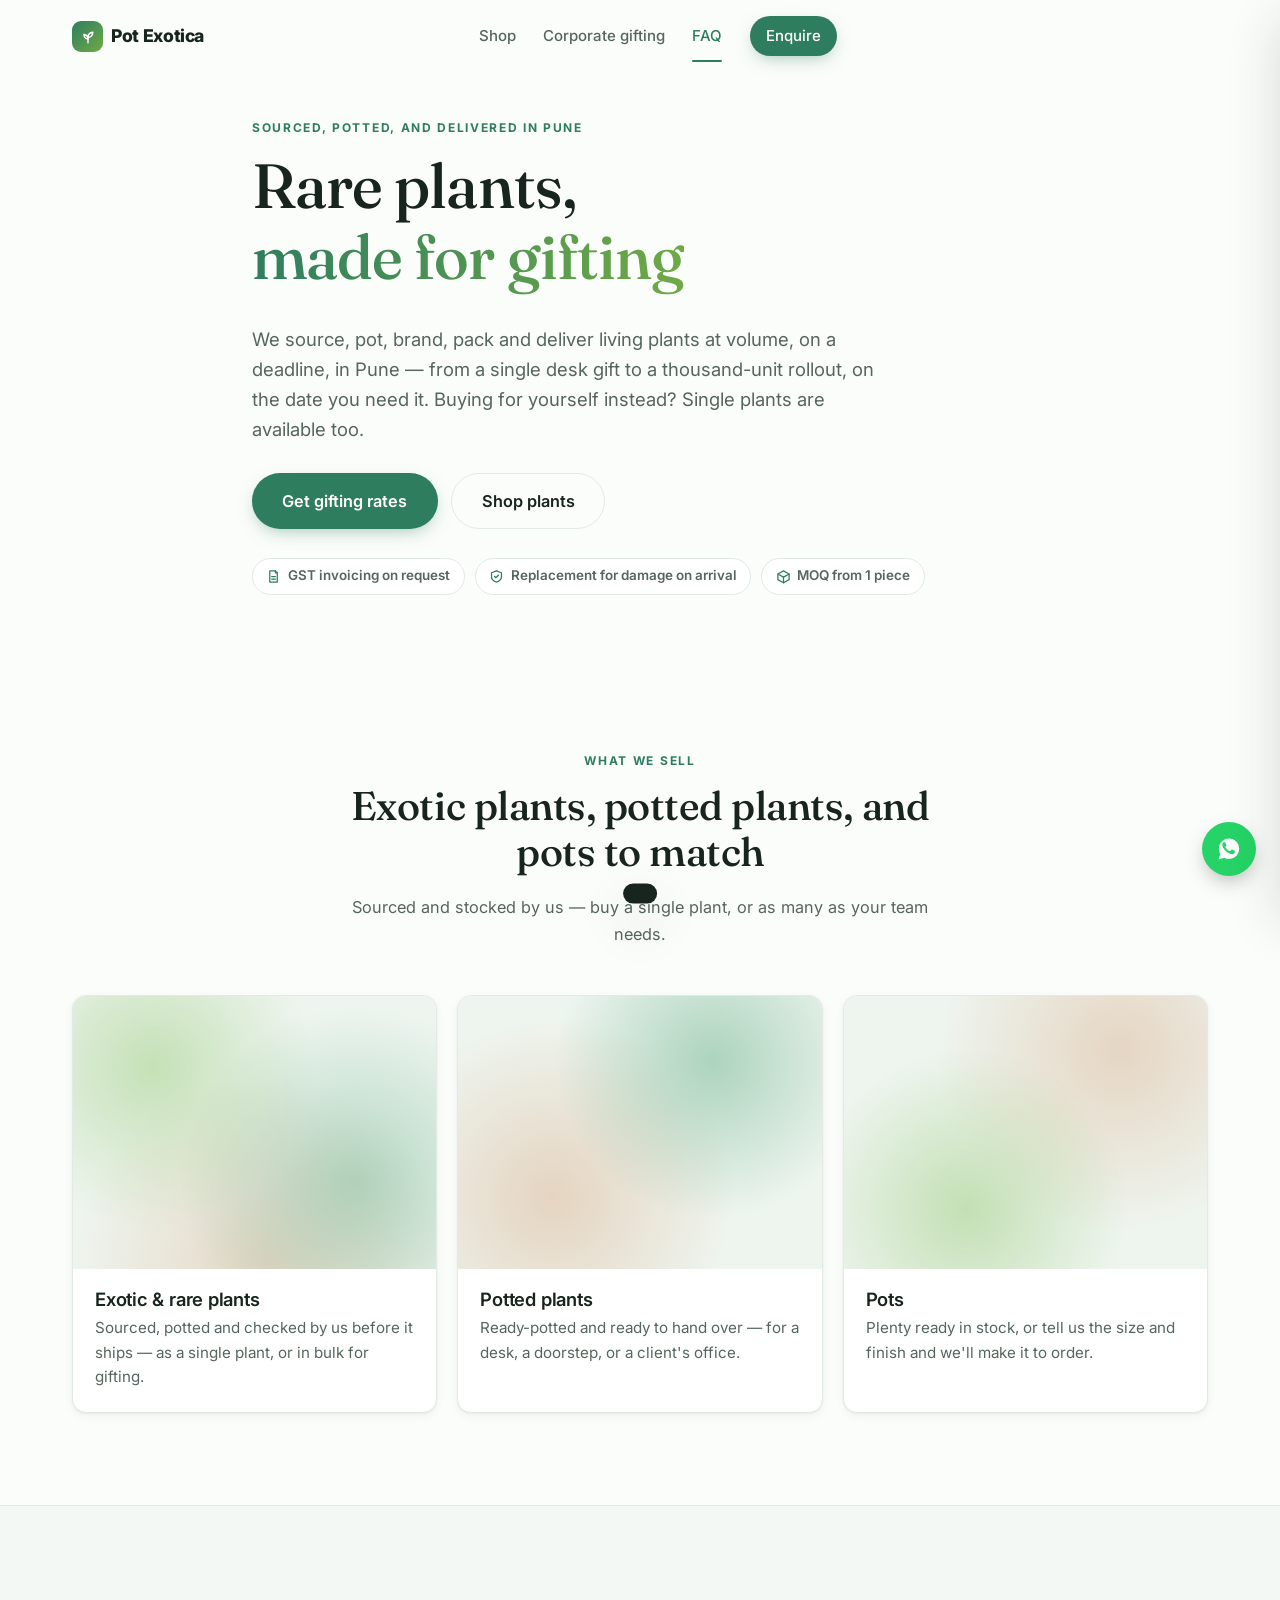
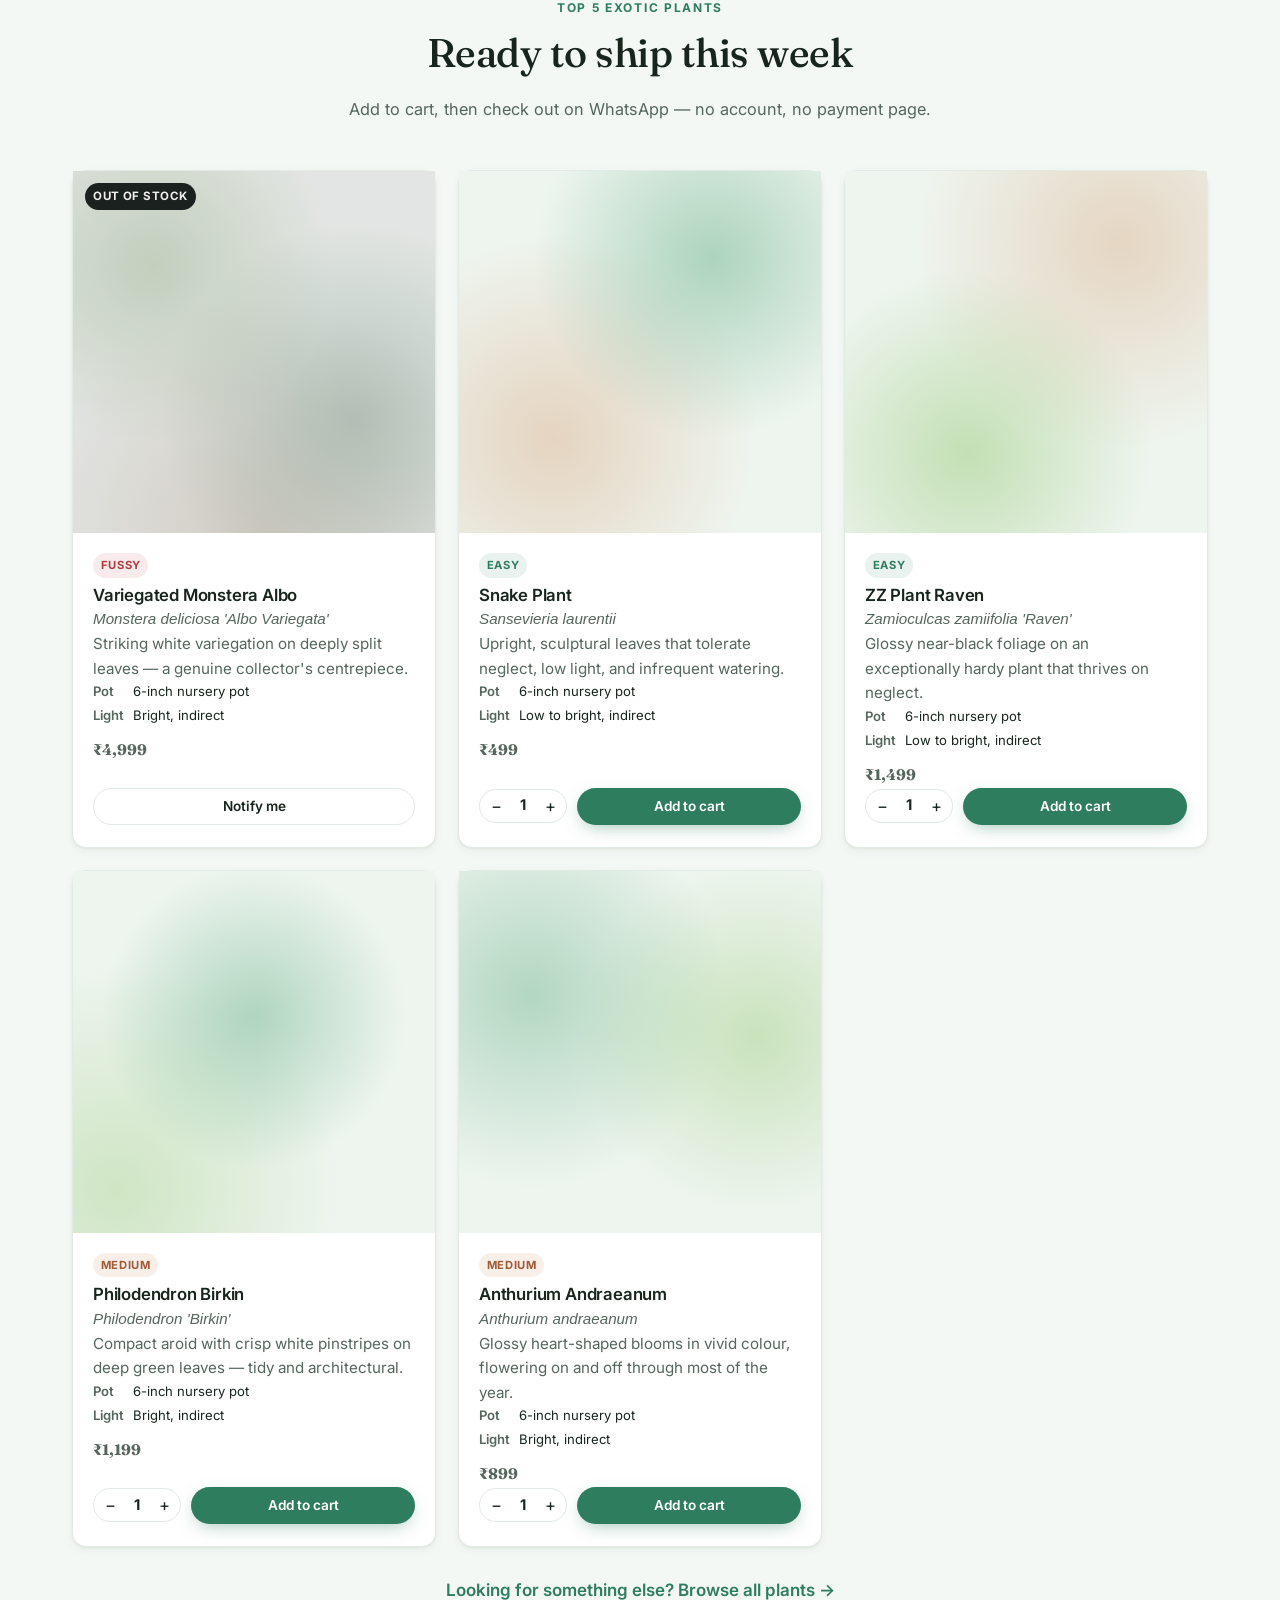
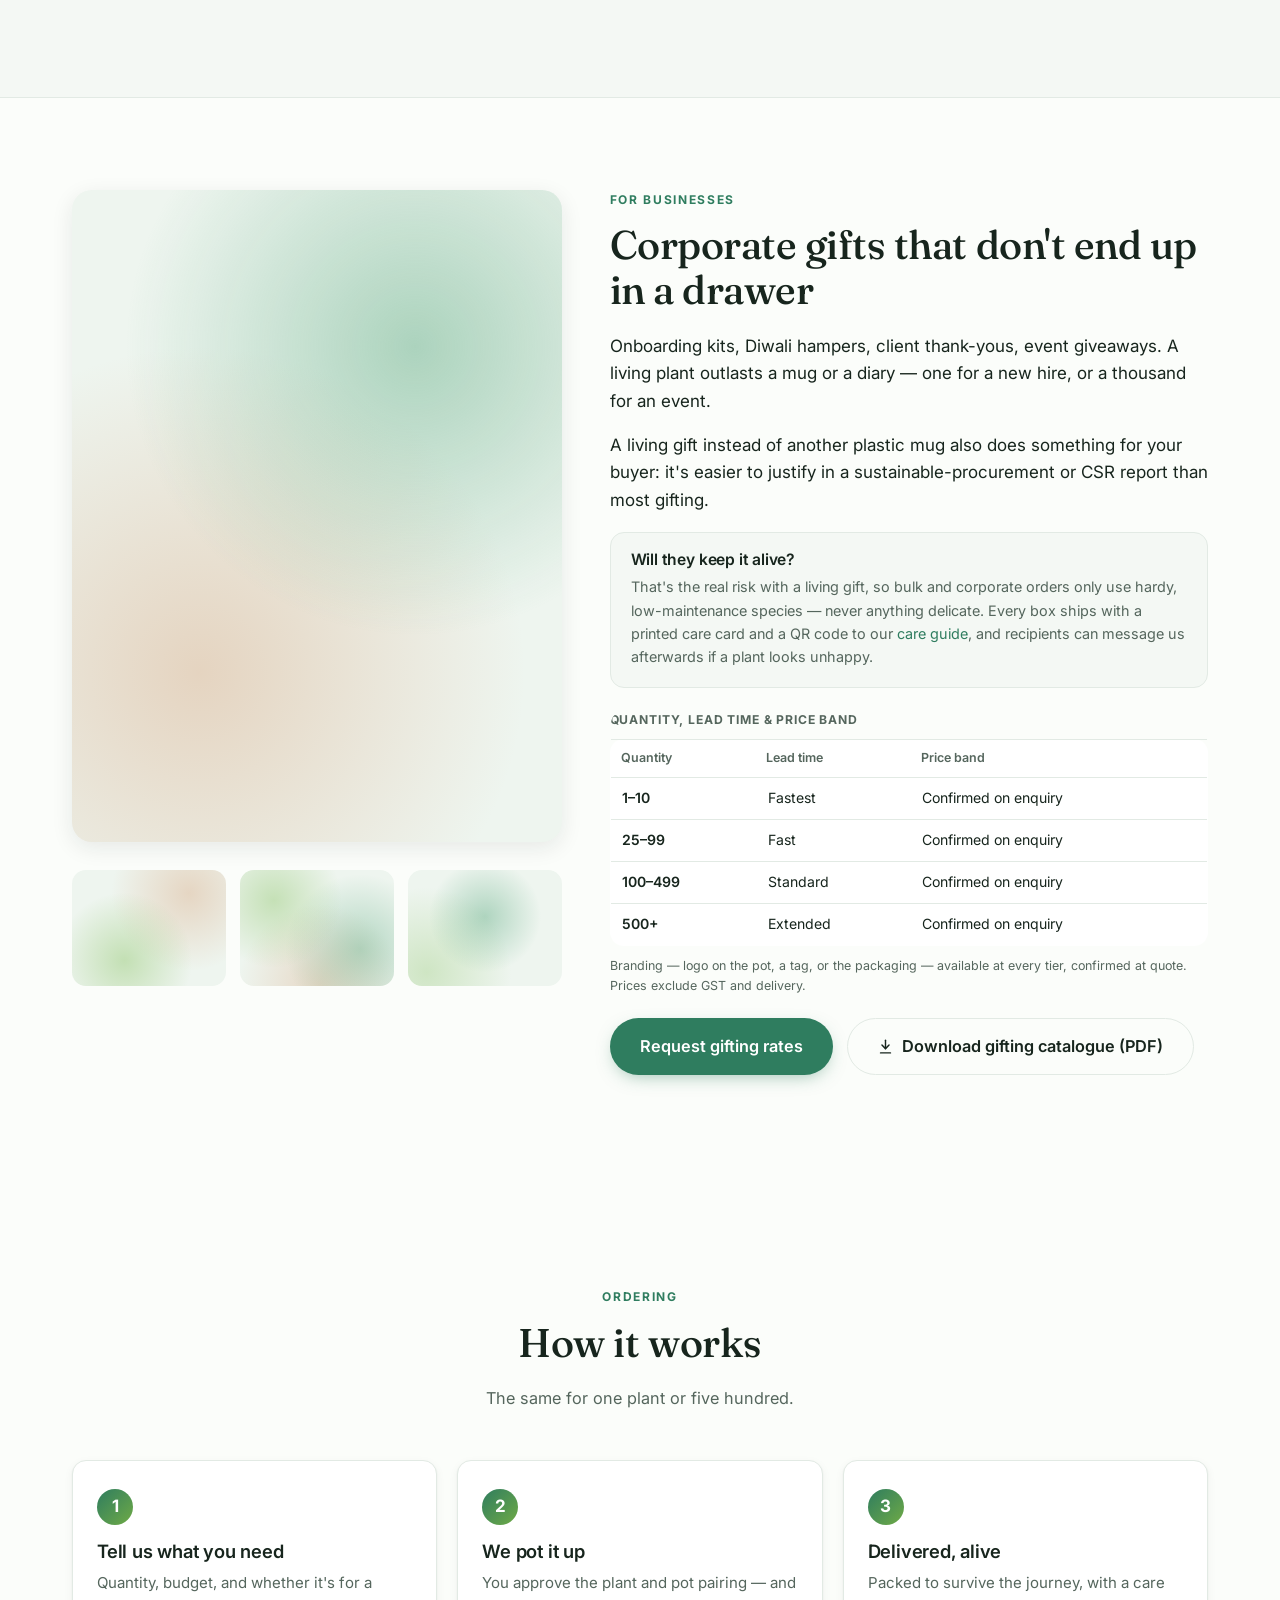
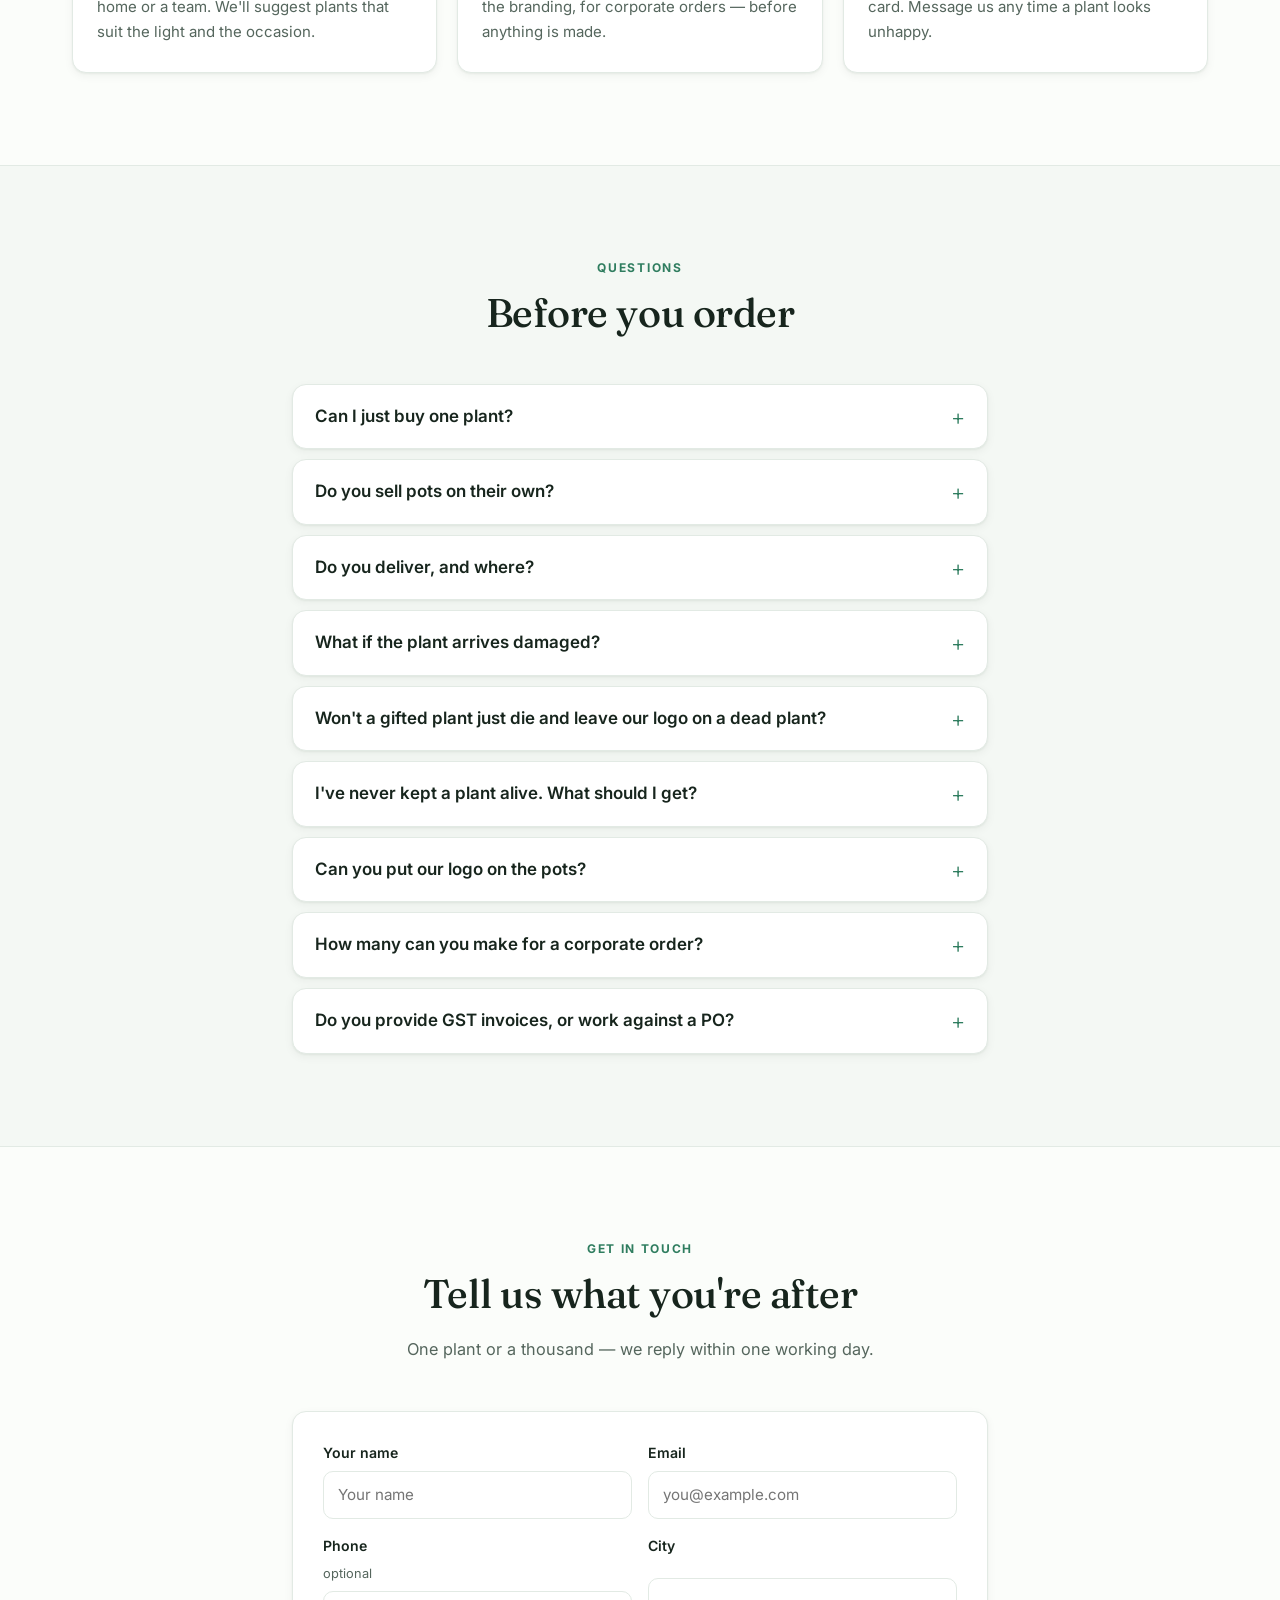
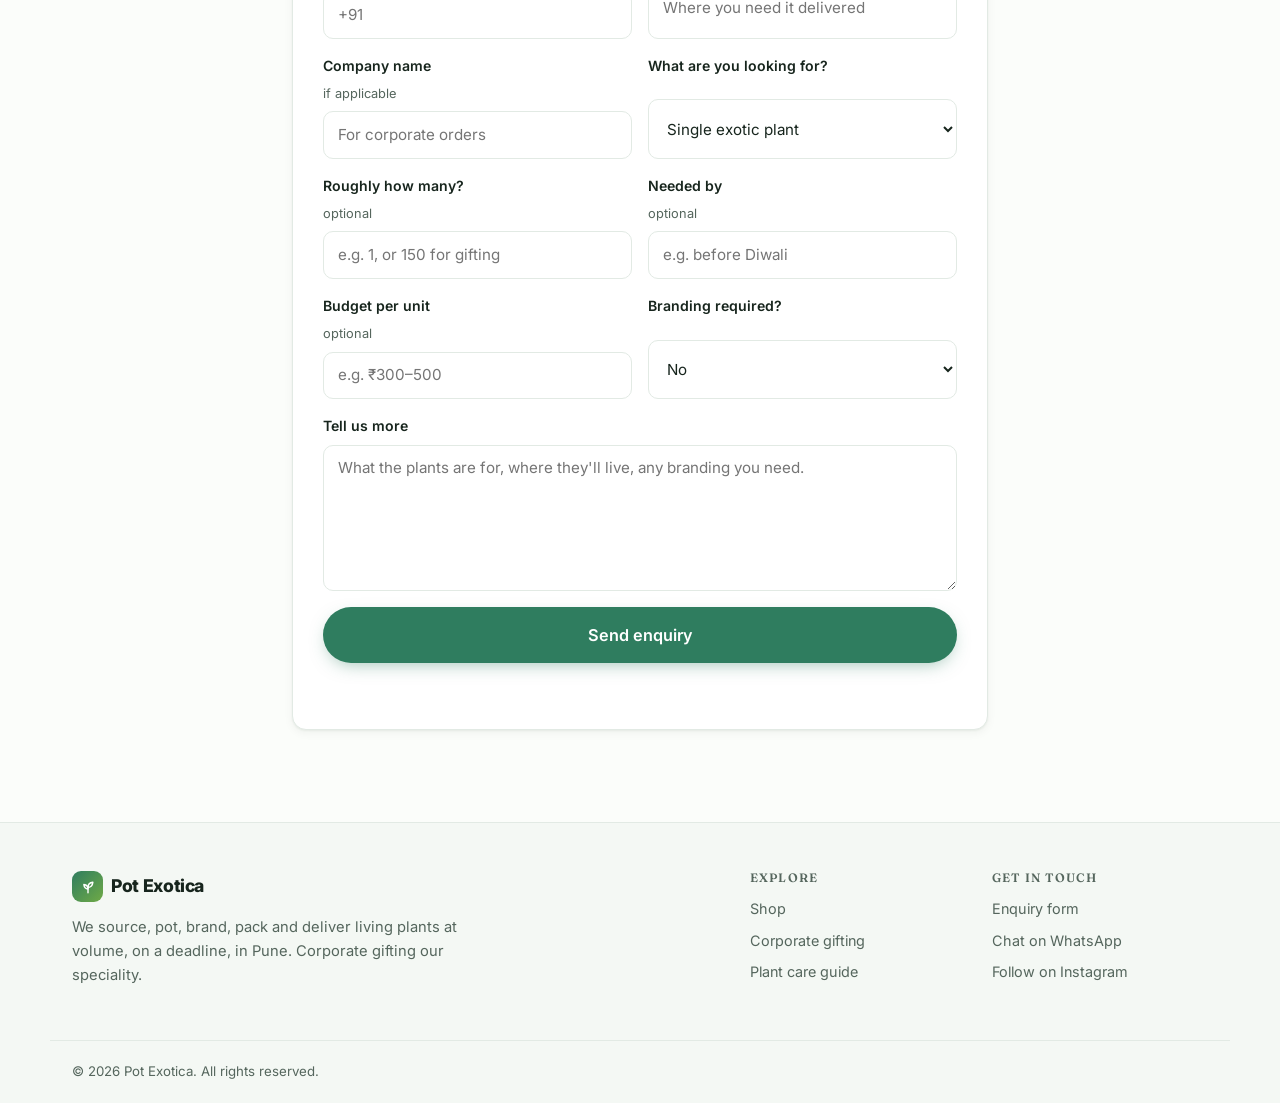
==== commit b1deaf4d: "Phase 2: Brand rebrand from Pot Culture to Pot Exotica with updated contact details and FAQ answers " ====
--- a/index.html
+++ b/index.html
@@ -5,12 +5,12 @@
 <meta name="viewport" content="width=device-width, initial-scale=1">
 
 <!-- EDIT #1 — SEO. Add your city if you deliver locally. -->
-<title>Pot Culture — Exotic plants, pots &amp; corporate gifting</title>
-<meta name="description" content="Pot Culture sources exotic plants from a trusted nursery — single or in bulk — with pots ready-made or made to order. Corporate gifting our speciality.">
+<title>Pot Exotica — Exotic plants, pots &amp; corporate gifting</title>
+<meta name="description" content="Pot Exotica sources, pots, brands and delivers exotic plants at volume — single or in bulk — with pots ready-made or made to order. Corporate gifting our speciality.">
 <meta name="theme-color" content="#fbfdfa">
 
-<meta property="og:title" content="Pot Culture — Exotic plants &amp; corporate gifting">
-<meta property="og:description" content="Exotic plants from a trusted nursery, single or in bulk, with pots ready-made or made to order.">
+<meta property="og:title" content="Pot Exotica — Exotic plants &amp; corporate gifting">
+<meta property="og:description" content="Exotic plants sourced and potted by us, single or in bulk, with pots ready-made or made to order.">
 <meta property="og:type" content="website">
 <!-- EDIT #2 — social preview image. Drop a 1200x630 photo at this path. -->
 <meta property="og:image" content="assets/img/social.jpg">
@@ -37,7 +37,7 @@
           <path d="M12 16c0-3.3-2.2-5.5-5.5-5.9.4 3.4 2.6 5.6 5.5 5.9Z"/>
         </svg>
       </span>
-      <span class="brand-name">Pot Culture</span>
+      <span class="brand-name">Pot Exotica</span>
     </a>
 
     <nav class="nav" id="nav" aria-label="Main">
@@ -68,11 +68,11 @@
   <!-- ================= HERO ================= -->
   <section class="hero" id="home">
     <div class="wrap hero-inner">
-      <p class="eyebrow">Straight from the nursery</p>
+      <p class="eyebrow">Sourced, potted, and delivered in Pune</p>
       <!-- EDIT #3 — your headline -->
       <h1>Rare plants,<br><span class="grad">made for gifting</span></h1>
       <p class="lede">
-        We source, pot, brand, pack and deliver exotic plants alive — from
+        We source, pot, brand, pack and deliver living plants at volume, on a deadline, in Pune — from
         a single desk gift to a thousand-unit rollout, on the date you
         need it. Buying for yourself instead? Single plants are available
         too.
@@ -262,20 +262,15 @@
         </details>
         <details>
           <summary>Do you deliver, and where?</summary>
-          <!-- TODO: once your delivery area, cost and typical timeline are
-               confirmed, replace this with the real specifics — a buyer
-               will want the actual answer before they enquire. -->
-          <p>Tell us your city in the enquiry form and we'll confirm delivery area, cost, and timeline straight away.</p>
+          <p>We currently deliver across Pune. Delivery is included within Pune city limits. For outside Pune, charges apply at actuals — we'll quote before you confirm.</p>
         </details>
         <details>
           <summary>What if the plant arrives damaged?</summary>
-          <!-- TODO: if you want to commit to a specific replacement
-               window (e.g. "within 7 days"), add the real number here. -->
-          <p>Damaged on arrival, or arrives in poor health? Replaced free — message us with a photo and we'll sort it.</p>
+          <p>If a plant arrives damaged, send us a WhatsApp photo within 48 hours and we'll replace it free. We also offer a 7-day guarantee — if your plant declines within 7 days despite following the care card, message us and we'll replace it once at no cost.</p>
         </details>
         <details>
           <summary>Won't a gifted plant just die and leave our logo on a dead plant?</summary>
-          <p>That's the actual risk with living gifts, so for bulk and corporate orders we only offer hardy, low-maintenance species — not anything delicate. Every order ships with a printed care card and a link to our <a href="care.html">care guide</a>, and you can message us afterwards if a recipient has a question.</p>
+          <p>We recommend Snake Plant, ZZ Plant and Pothos for offices — all three survive low light, air conditioning and irregular watering. For Diwali gifting we only use hardy varieties so recipients can't kill them easily.</p>
         </details>
         <details>
           <summary>I've never kept a plant alive. What should I get?</summary>
@@ -409,9 +404,9 @@
             <path d="M12 16c0-3.3-2.2-5.5-5.5-5.9.4 3.4 2.6 5.6 5.5 5.9Z"/>
           </svg>
         </span>
-        <span class="brand-name">Pot Culture</span>
+        <span class="brand-name">Pot Exotica</span>
       </a>
-      <p>Exotic plants from a trusted nursery — single or in bulk — with pots ready-made or made to order. Corporate gifting our speciality.</p>
+      <p>We source, pot, brand, pack and deliver living plants at volume, on a deadline, in Pune. Corporate gifting our speciality.</p>
     </div>
     <nav class="footer-links" aria-label="Footer">
       <div>
@@ -424,14 +419,11 @@
         <h4>Get in touch</h4>
         <a href="#contact">Enquiry form</a>
         <a href="https://wa.me/91XXXXXXXXXX" target="_blank" rel="noopener">Chat on WhatsApp</a>
-        <!-- EDIT #9 — your real email, phone and city belong here once
-             confirmed. Nothing is shown in their place on purpose — a
-             fake email/phone/city visible to a visitor is worse than
-             omitting them; see README.md "CRITICAL: remove placeholders". -->
+        <a href="https://instagram.com/potexotica" target="_blank" rel="noopener">Follow on Instagram</a>
       </div>
     </nav>
   </div>
-  <div class="wrap footer-bottom"><p>&copy; <span data-year></span> Pot Culture. All rights reserved.</p></div>
+  <div class="wrap footer-bottom"><p>&copy; <span data-year></span> Pot Exotica. All rights reserved.</p></div>
 </footer>
 
 <script src="assets/js/main.js"></script>
